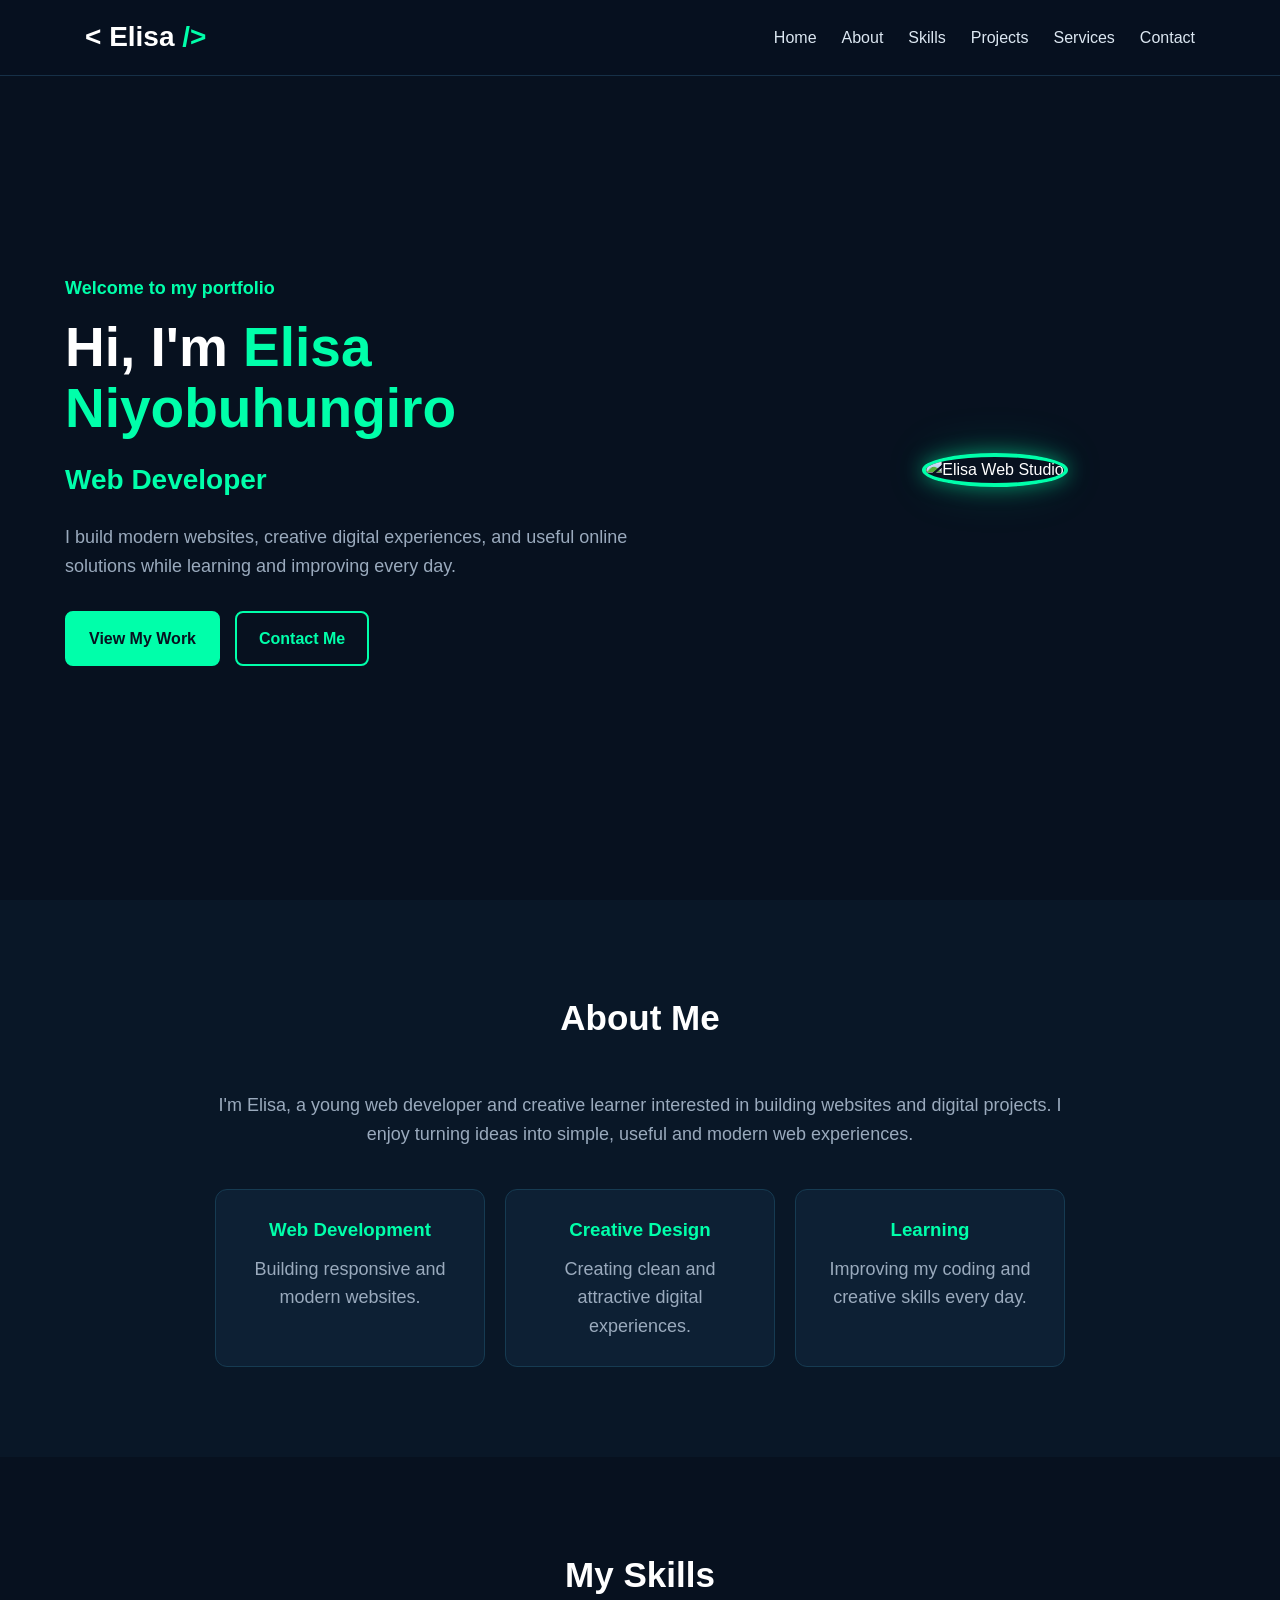
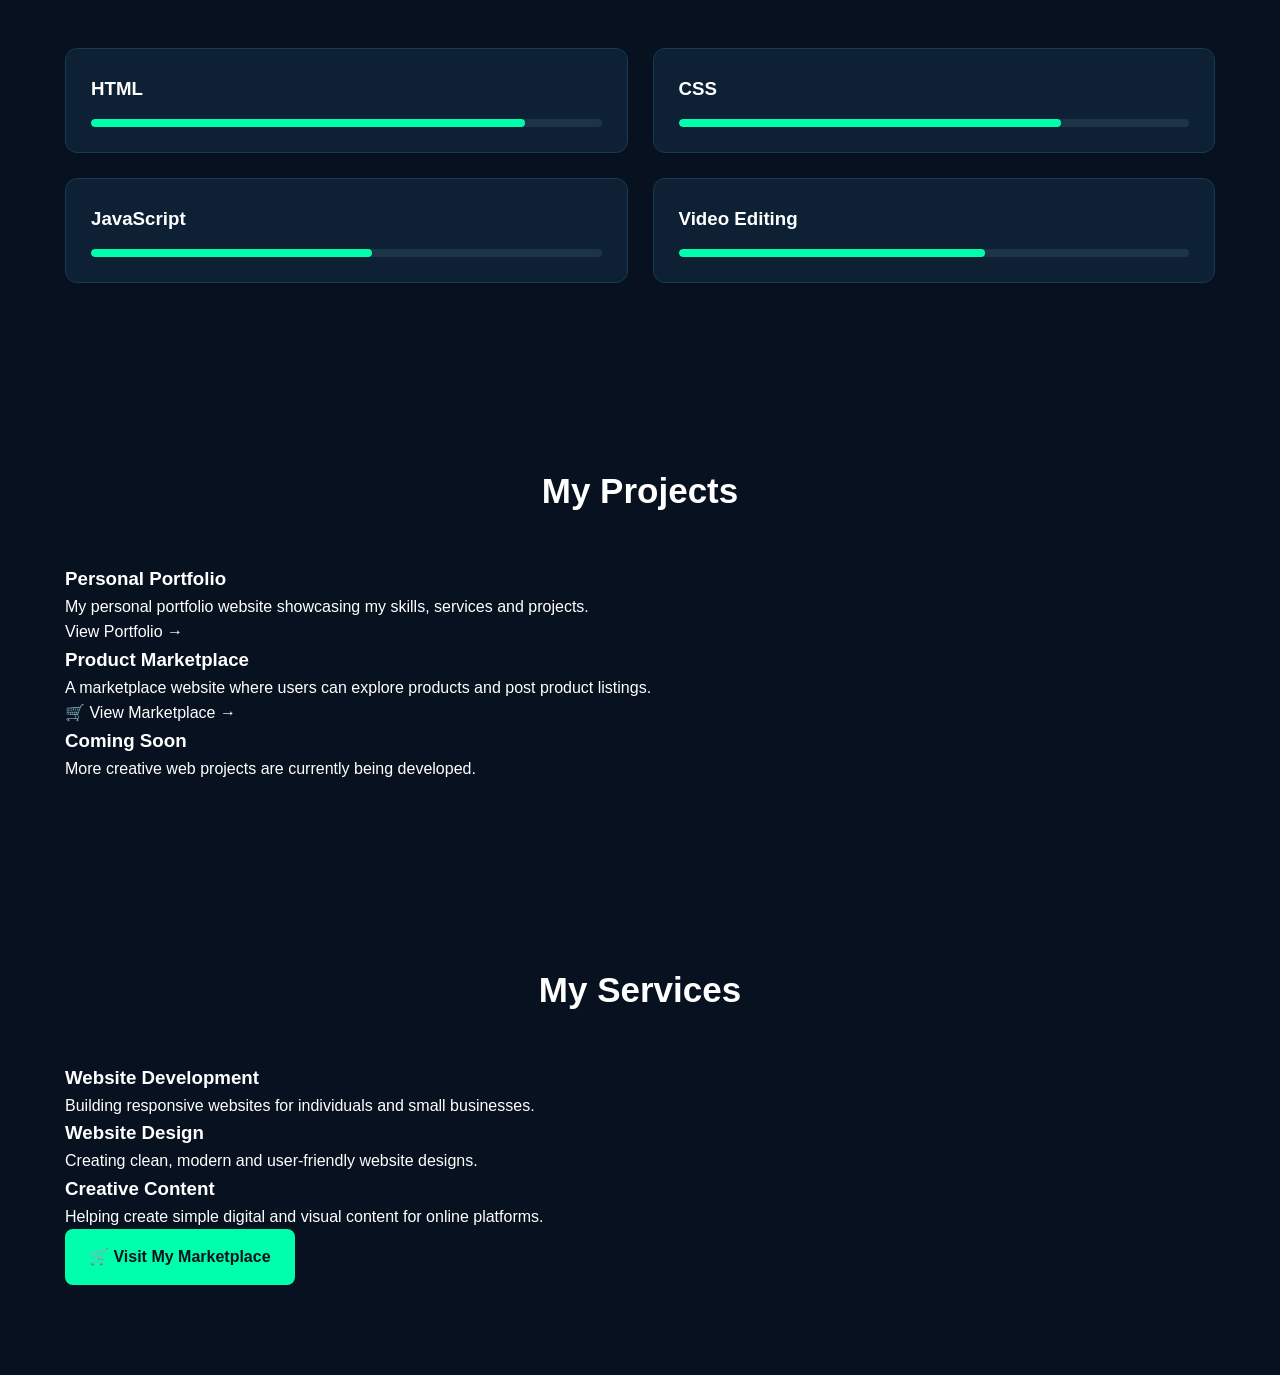
==== index.html @ 13edff24 "Refactor HTML structure and styles" ====
<!DOCTYPE html>
<html lang="en">

<head>

<meta charset="UTF-8">

<meta name="viewport" content="width=device-width, initial-scale=1.0">

<title>Elisa Web Studio | Web Developer & Creative Designer</title>

<meta
name="description"
content="Elisa Web Studio — modern websites, creative digital experiences, and web development."
>

<style>

/* ================================
   GENERAL
================================ */

* {
    box-sizing: border-box;
    margin: 0;
    padding: 0;
}

html {
    scroll-behavior: smooth;
}

body {
    font-family: Arial, sans-serif;
    background: #07111f;
    color: white;
    line-height: 1.6;
}

a {
    text-decoration: none;
    color: inherit;
}

section {
    padding: 90px 20px;
}

.container {
    max-width: 1150px;
    margin: auto;
}

h2 {
    text-align: center;
    font-size: 35px;
    margin-bottom: 45px;
}


/* ================================
   HEADER
================================ */

header {
    position: fixed;
    top: 0;
    left: 0;
    width: 100%;
    background: rgba(7, 17, 31, 0.97);
    z-index: 1000;
    border-bottom: 1px solid #163047;
}

.header-container {
    max-width: 1150px;
    margin: auto;
    height: 75px;
    padding: 0 20px;

    display: flex;
    align-items: center;
    justify-content: space-between;
}

.logo {
    font-size: 28px;
    font-weight: bold;
}

.logo span {
    color: #00ffaa;
}


/* ================================
   NAVIGATION
================================ */

nav {
    display: flex;
    align-items: center;
    gap: 25px;
}

nav a {
    color: #dce7f2;
    font-size: 16px;
}

nav a:hover {
    color: #00ffaa;
}


/* MENU BUTTON */

.menu-btn {
    display: none;
    background: #07111f;
    color: white;
    border: 2px solid #00ffaa;
    border-radius: 8px;
    font-size: 30px;
    width: 55px;
    height: 55px;
    cursor: pointer;
}


/* ================================
   HERO
================================ */

.hero {
    min-height: 100vh;
    padding-top: 130px;

    display: flex;
    align-items: center;
}

.hero-content {
    max-width: 1150px;
    width: 100%;
    margin: auto;

    display: grid;
    grid-template-columns: 1.2fr 0.8fr;
    gap: 50px;
    align-items: center;
}

.welcome {
    color: #00ffaa;
    font-size: 18px;
    font-weight: bold;
    margin-bottom: 15px;
}

.hero h1 {
    font-size: 55px;
    line-height: 1.1;
    margin-bottom: 20px;
}

.hero h1 span {
    color: #00ffaa;
}

.typing-text {
    color: #00ffaa;
    font-size: 28px;
    font-weight: bold;
    margin-bottom: 20px;
}

.hero-description {
    color: #9aaabd;
    font-size: 18px;
    max-width: 600px;
    margin-bottom: 30px;
}


/* BUTTONS */

.buttons {
    display: flex;
    gap: 15px;
    flex-wrap: wrap;
}

.btn {
    display: inline-block;
    padding: 13px 22px;
    border-radius: 8px;
    font-weight: bold;
    border: 2px solid #00ffaa;
}

.primary-btn {
    background: #00ffaa;
    color: #07111f;
}

.secondary-btn {
    color: #00ffaa;
    background: transparent;
}


/* PROFILE IMAGE */

.hero-image {
    text-align: center;
}

.image-circle {
    width: 230px;
    height: 230px;
    margin: auto;

    border-radius: 50%;
    object-fit: cover;

    border: 4px solid #00ffaa;

    box-shadow:
        0 0 20px rgba(0, 255, 170, 0.5),
        0 0 50px rgba(0, 255, 170, 0.15);
}


/* ================================
   ABOUT
================================ */

.about {
    background: #091727;
}

.about-content {
    max-width: 850px;
    margin: auto;
    text-align: center;
}

.about-content p {
    color: #9aaabd;
    font-size: 18px;
}

.info-boxes {
    display: grid;
    grid-template-columns: repeat(3, 1fr);
    gap: 20px;
    margin-top: 40px;
}

.info-box {
    background: #0d2034;
    padding: 25px;
    border-radius: 12px;
    border: 1px solid #163b52;
}

.info-box h3 {
    color: #00ffaa;
    margin-bottom: 10px;
}


/* ================================
   SKILLS
================================ */

.skills-grid {
    display: grid;
    grid-template-columns: repeat(2, 1fr);
    gap: 25px;
}

.skill-card {
    background: #0d2034;
    padding: 25px;
    border-radius: 12px;
    border: 1px solid #163b52;
}

.skill-title {
    margin-bottom: 15px;
}

.progress-bar {
    width: 100%;
    height: 8px;
    background: #1d3448;
    border-radius: 20px;
    overflow: hidden;
}

.progress {
    height: 100%;
    background: #00ffaa;
    border-radius: 20px;
}

.html-progress {
    width: 85%;
}

.css-progress {
    width: 75%;
}

.js-progress {
    width: 55%;
}

.video-progress {
    width: 60%;
}


/* ================================
   MOBILE
================================ */

@media (max-width: 700px) {

    .header-container {
        height: 70px;
    }

    .logo {
        font-size: 25px;
    }

    .menu-btn {
        display: block;
    }

    nav {
        display: none;

        position: absolute;
        top: 70px;
        left: 0;

        width: 100%;

        background: #07111f;

        padding: 20px;

        flex-direction: column;
        align-items: stretch;

        gap: 5px;

        border-top: 1px solid #163047;
    }

    nav.active {
        display: flex;
    }

    nav a {
        padding: 14px;
        text-align: center;
        border-bottom: 1px solid #163047;
    }

    .hero {
        padding-top: 120px;
    }

    .hero-content {
        grid-template-columns: 1fr;
        text-align: center;
    }

    .hero h1 {
        font-size: 40px;
    }

    .hero-description {
        margin-left: auto;
        margin-right: auto;
    }

    .buttons {
        justify-content: center;
    }

    .image-circle {
        width: 180px;
        height: 180px;
    }

    .info-boxes,
    .skills-grid {
        grid-template-columns: 1fr;
    }

    h2 {
        font-size: 30px;
    }

}

</style>

</head>


<body>


<!-- ================================
     HEADER
================================ -->

<header>

<div class="header-container">

<a href="#home" class="logo">
&lt; Elisa <span>/&gt;</span>
</a>


<button
id="menuBtn"
class="menu-btn"
type="button"
>
☰
</button>


<nav id="navLinks">

<a href="#home">Home</a>

<a href="#about">About</a>

<a href="#skills">Skills</a>

<a href="#projects">Projects</a>

<a href="#services">Services</a>

<a href="#contact">Contact</a>

</nav>

</div>

</header>


<!-- ================================
     HOME
================================ -->

<section id="home" class="hero">

<div class="hero-content">


<div>

<p class="welcome">
Welcome to my portfolio
</p>


<h1>
Hi, I'm
<span>Elisa Niyobuhungiro</span>
</h1>


<div class="typing-text">
Web Developer
</div>


<p class="hero-description">
I build modern websites, creative digital experiences,
and useful online solutions while learning and improving
every day.
</p>


<div class="buttons">

<a
href="#projects"
class="btn primary-btn"
>
View My Work
</a>


<a
href="#contact"
class="btn secondary-btn"
>
Contact Me
</a>

</div>

</div>


<div class="hero-image">

<img
src="https://i.ibb.co/tw7912Jg/elisa-profile-final-1.jpg"
alt="Elisa Web Studio"
class="image-circle"
>

</div>


</div>

</section>


<!-- ================================
     ABOUT
================================ -->

<section id="about" class="about">

<div class="container">

<h2>About Me</h2>


<div class="about-content">

<p>
I'm Elisa, a young web developer and creative learner
interested in building websites and digital projects.
I enjoy turning ideas into simple, useful and modern
web experiences.
</p>


<div class="info-boxes">


<div class="info-box">

<h3>Web Development</h3>

<p>
Building responsive and modern websites.
</p>

</div>


<div class="info-box">

<h3>Creative Design</h3>

<p>
Creating clean and attractive digital experiences.
</p>

</div>


<div class="info-box">

<h3>Learning</h3>

<p>
Improving my coding and creative skills every day.
</p>

</div>


</div>

</div>

</div>

</section>


<!-- ================================
     SKILLS
================================ -->

<section id="skills">

<div class="container">

<h2>My Skills</h2>


<div class="skills-grid">


<div class="skill-card">

<div class="skill-title">
<h3>HTML</h3>
</div>

<div class="progress-bar">
<div class="progress html-progress"></div>
</div>

</div>


<div class="skill-card">

<div class="skill-title">
<h3>CSS</h3>
</div>

<div class="progress-bar">
<div class="progress css-progress"></div>
</div>

</div>


<div class="skill-card">

<div class="skill-title">
<h3>JavaScript</h3>
</div>

<div class="progress-bar">
<div class="progress js-progress"></div>
</div>

</div>


<div class="skill-card">

<div class="skill-title">
<h3>Video Editing</h3>
</div>

<div class="progress-bar">
<div class="progress video-progress"></div>
</div>

</div>


</div>

</div>

    </section>
    <!-- ================================
     PROJECTS
================================ -->

<section id="projects" class="projects">

<div class="container">

<h2>My Projects</h2>

<div class="projects-grid">


<div class="project-card">

<h3>Personal Portfolio</h3>

<p>
My personal portfolio website showcasing my skills,
services and projects.
</p>

<a
href="https://elisawebsdudio.github.io/elisa-portfolio/"
target="_blank"
rel="noopener noreferrer"
class="project-link"
>
View Portfolio →
</a>

</div>


<div class="project-card">

<h3>Product Marketplace</h3>

<p>
A marketplace website where users can explore
products and post product listings.
</p>

<a
href="https://elisawebsdudio.github.io/marketplace-/"
target="_blank"
rel="noopener noreferrer"
class="project-link"
>
🛒 View Marketplace →
</a>

</div>


<div class="project-card">

<h3>Coming Soon</h3>

<p>
More creative web projects are currently being
developed.
</p>

</div>


</div>

</div>

</section>


<!-- ================================
     SERVICES
================================ -->

<section id="services">

<div class="container">

<h2>My Services</h2>

<div class="services-grid">


<div class="service-card">

<h3>Website Development</h3>

<p>
Building responsive websites for individuals
and small businesses.
</p>

</div>


<div class="service-card">

<h3>Website Design</h3>

<p>
Creating clean, modern and user-friendly
website designs.
</p>

</div>


<div class="service-card">

<h3>Creative Content</h3>

<p>
Helping create simple digital and visual content
for online platforms.
</p>

</div>


</div>


<div class="marketplace-button">

<a
href="https://elisawebsdudio.github.io/marketplace-/"
target="_blank"
rel="noopener noreferrer"
class="btn primary-btn"
>
🛒 Visit My Marketplace
</a>

</div>

</div>

</section>
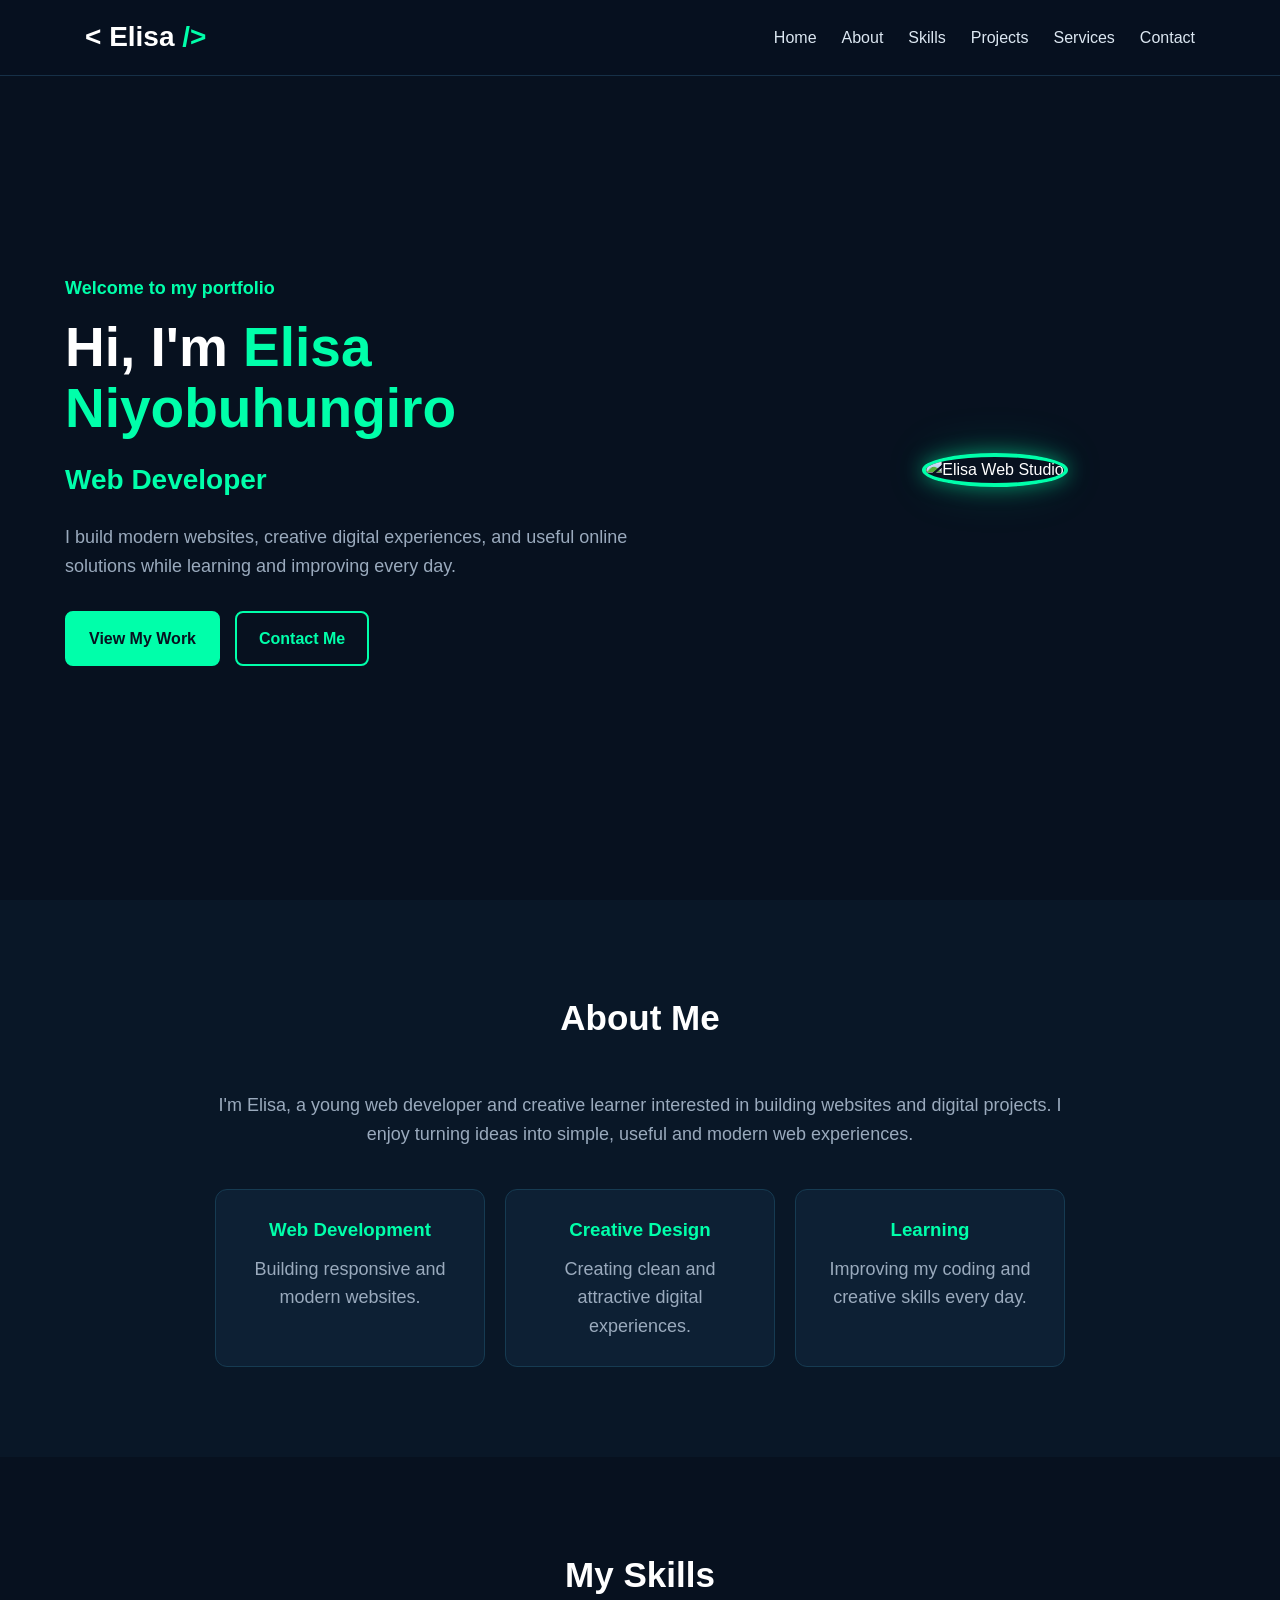
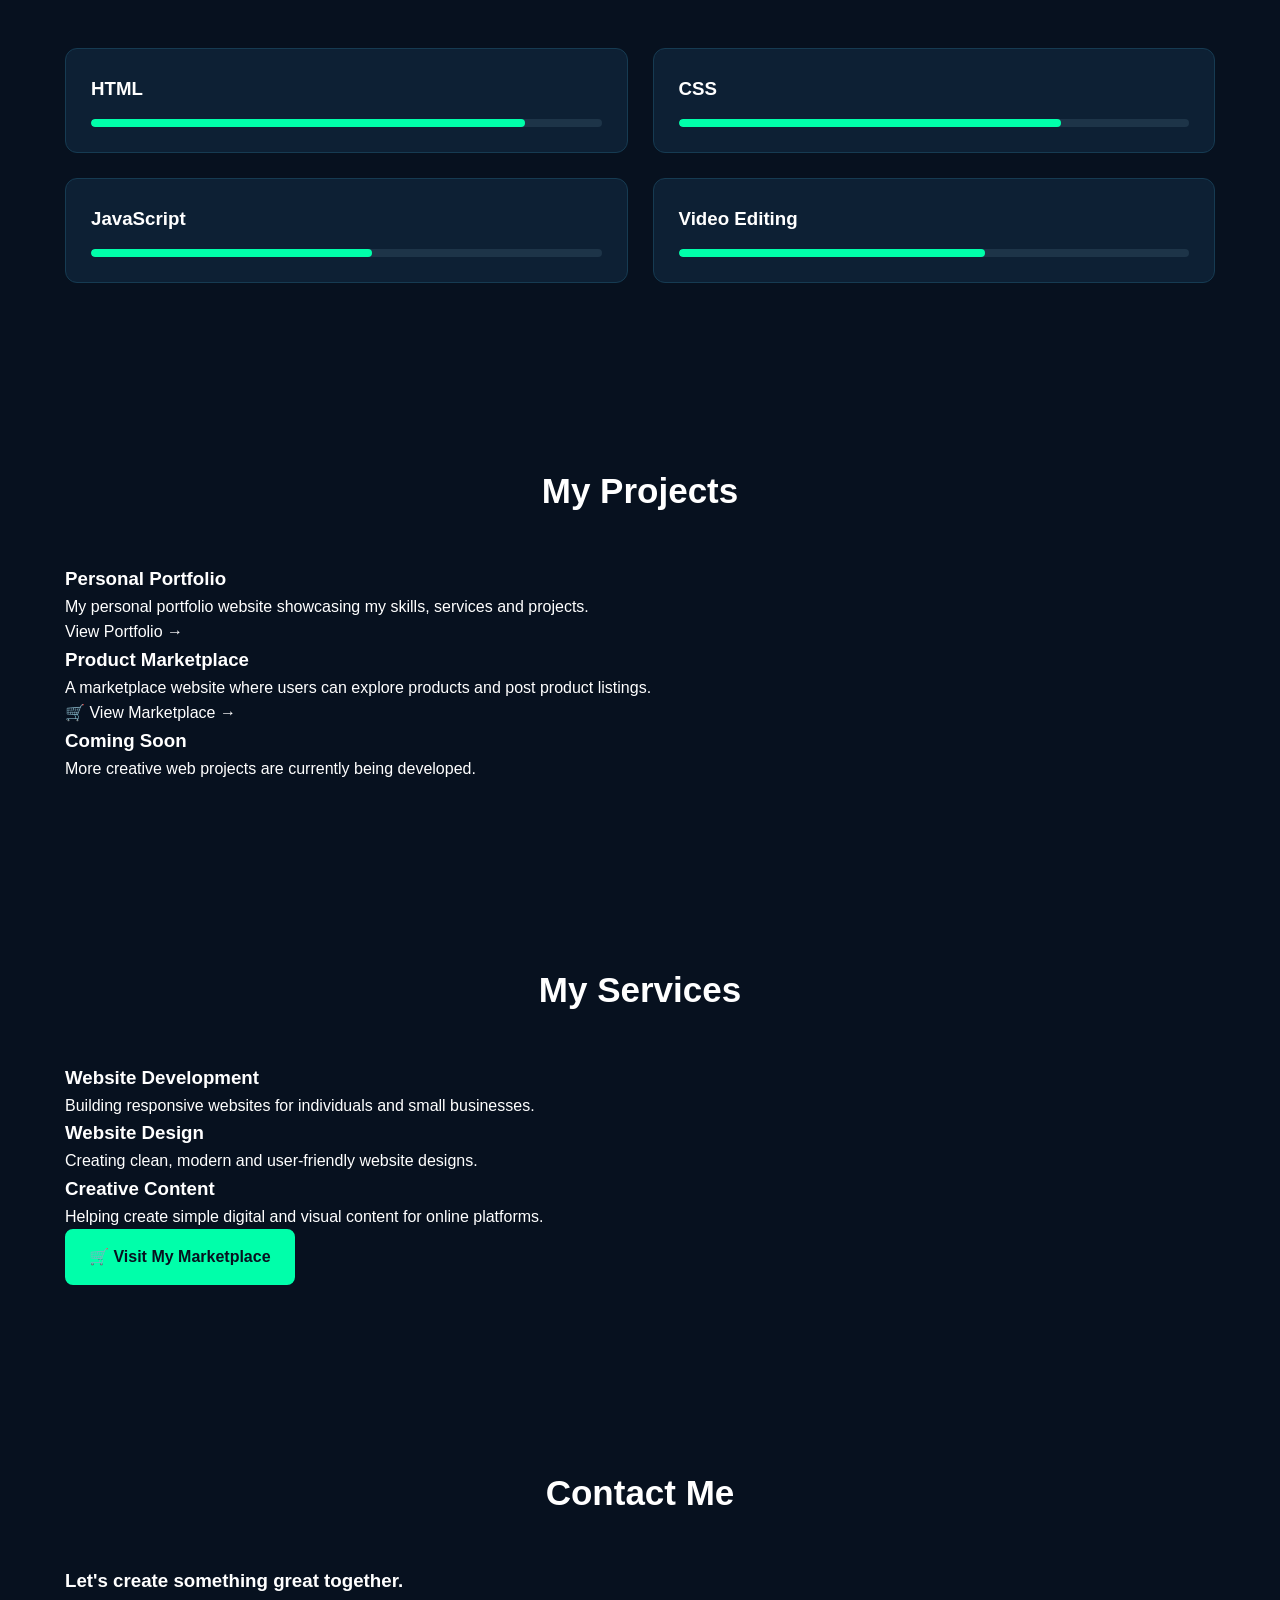
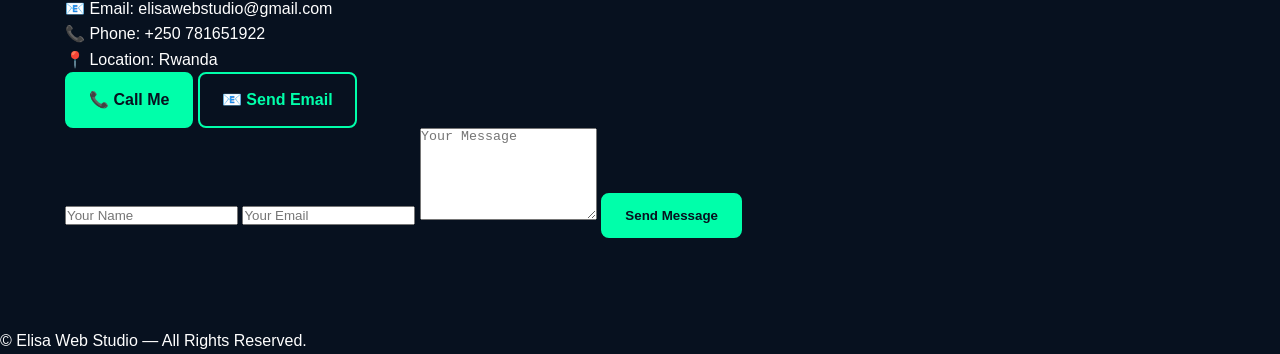
==== commit 5bc7ca66: "Refactor HTML structure and add contact form Updated HTML comments for clarity and added a contact s" ====
--- a/index.html
+++ b/index.html
@@ -418,9 +418,7 @@
 <body>
 
 
-<!-- ================================
-     HEADER
-================================ -->
+<!-- HEADER -->
 
 <header>
 
@@ -429,7 +427,6 @@
 <a href="#home" class="logo">
 &lt; Elisa <span>/&gt;</span>
 </a>
-
 
 <button
 id="menuBtn"
@@ -439,7 +436,6 @@
 ☰
 </button>
 
-
 <nav id="navLinks">
 
 <a href="#home">Home</a>
@@ -461,32 +457,26 @@
 </header>
 
 
-<!-- ================================
-     HOME
-================================ -->
+<!-- HOME -->
 
 <section id="home" class="hero">
 
 <div class="hero-content">
-
 
 <div>
 
 <p class="welcome">
 Welcome to my portfolio
 </p>
-
 
 <h1>
 Hi, I'm
 <span>Elisa Niyobuhungiro</span>
 </h1>
 
-
 <div class="typing-text">
 Web Developer
 </div>
-
 
 <p class="hero-description">
 I build modern websites, creative digital experiences,
@@ -494,7 +484,6 @@
 every day.
 </p>
 
-
 <div class="buttons">
 
 <a
@@ -503,7 +492,6 @@
 >
 View My Work
 </a>
-
 
 <a
 href="#contact"
@@ -527,22 +515,18 @@
 
 </div>
 
-
 </div>
 
 </section>
 
 
-<!-- ================================
-     ABOUT
-================================ -->
+<!-- ABOUT -->
 
 <section id="about" class="about">
 
 <div class="container">
 
 <h2>About Me</h2>
-
 
 <div class="about-content">
 
@@ -553,10 +537,8 @@
 web experiences.
 </p>
 
-
 <div class="info-boxes">
 
-
 <div class="info-box">
 
 <h3>Web Development</h3>
@@ -567,7 +549,6 @@
 
 </div>
 
-
 <div class="info-box">
 
 <h3>Creative Design</h3>
@@ -578,7 +559,6 @@
 
 </div>
 
-
 <div class="info-box">
 
 <h3>Learning</h3>
@@ -589,7 +569,6 @@
 
 </div>
 
-
 </div>
 
 </div>
@@ -599,9 +578,7 @@
 </section>
 
 
-<!-- ================================
-     SKILLS
-================================ -->
+<!-- SKILLS -->
 
 <section id="skills">
 
@@ -609,9 +586,7 @@
 
 <h2>My Skills</h2>
 
-
 <div class="skills-grid">
-
 
 <div class="skill-card">
 
@@ -664,13 +639,13 @@
 
 </div>
 
-
-</div>
-
-</div>
-
-    </section>
-    <!-- ================================
+</div>
+
+</div>
+
+</section>
+
+   <!-- ================================
      PROJECTS
 ================================ -->
 
@@ -812,3 +787,188 @@
 </div>
 
 </section>
+
+   <!-- ================================
+     CONTACT
+================================ -->
+
+<section id="contact" class="contact">
+
+<div class="container">
+
+<h2>Contact Me</h2>
+
+<div class="contact-content">
+
+
+<div class="contact-info">
+
+<h3>Let's create something great together.</h3>
+
+<p>
+📧 Email: elisawebstudio@gmail.com
+</p>
+
+<p>
+📞 Phone: +250 781651922
+</p>
+
+<p>
+📍 Location: Rwanda
+</p>
+
+
+<div class="contact-buttons">
+
+<a
+href="tel:+250781651922"
+class="btn primary-btn"
+>
+📞 Call Me
+</a>
+
+<a
+href="mailto:elisawebstudio@gmail.com"
+class="btn secondary-btn"
+>
+📧 Send Email
+</a>
+
+</div>
+
+</div>
+
+
+<form
+class="contact-form"
+id="contactForm"
+>
+
+<input
+type="text"
+id="name"
+placeholder="Your Name"
+required
+>
+
+<input
+type="email"
+id="email"
+placeholder="Your Email"
+required
+>
+
+<textarea
+id="message"
+rows="6"
+placeholder="Your Message"
+required
+></textarea>
+
+<button
+type="submit"
+class="btn primary-btn"
+>
+Send Message
+</button>
+
+<p
+id="formMessage"
+class="form-message"
+></p>
+
+</form>
+
+</div>
+
+</div>
+
+</section>
+
+
+<!-- ================================
+     FOOTER
+================================ -->
+
+<footer class="footer">
+
+<p>
+© Elisa Web Studio — All Rights Reserved.
+</p>
+
+</footer>
+
+
+<!-- ================================
+     MENU JAVASCRIPT
+================================ -->
+
+<script>
+
+/* MOBILE MENU */
+
+const menuBtn = document.getElementById("menuBtn");
+
+const navLinks = document.getElementById("navLinks");
+
+
+menuBtn.addEventListener("click", function() {
+
+    navLinks.classList.toggle("active");
+
+    if (navLinks.classList.contains("active")) {
+
+        menuBtn.textContent = "✕";
+
+    } else {
+
+        menuBtn.textContent = "☰";
+
+    }
+
+});
+
+
+/* CLOSE MENU WHEN LINK IS CLICKED */
+
+const links = navLinks.querySelectorAll("a");
+
+links.forEach(function(link) {
+
+    link.addEventListener("click", function() {
+
+        navLinks.classList.remove("active");
+
+        menuBtn.textContent = "☰";
+
+    });
+
+});
+
+
+/* CONTACT FORM */
+
+const contactForm =
+document.getElementById("contactForm");
+
+const formMessage =
+document.getElementById("formMessage");
+
+
+contactForm.addEventListener("submit", function(event) {
+
+    event.preventDefault();
+
+    formMessage.textContent =
+    "Thank you! Your message has been received.";
+
+    contactForm.reset();
+
+});
+
+</script>
+
+
+</body>
+
+</html>
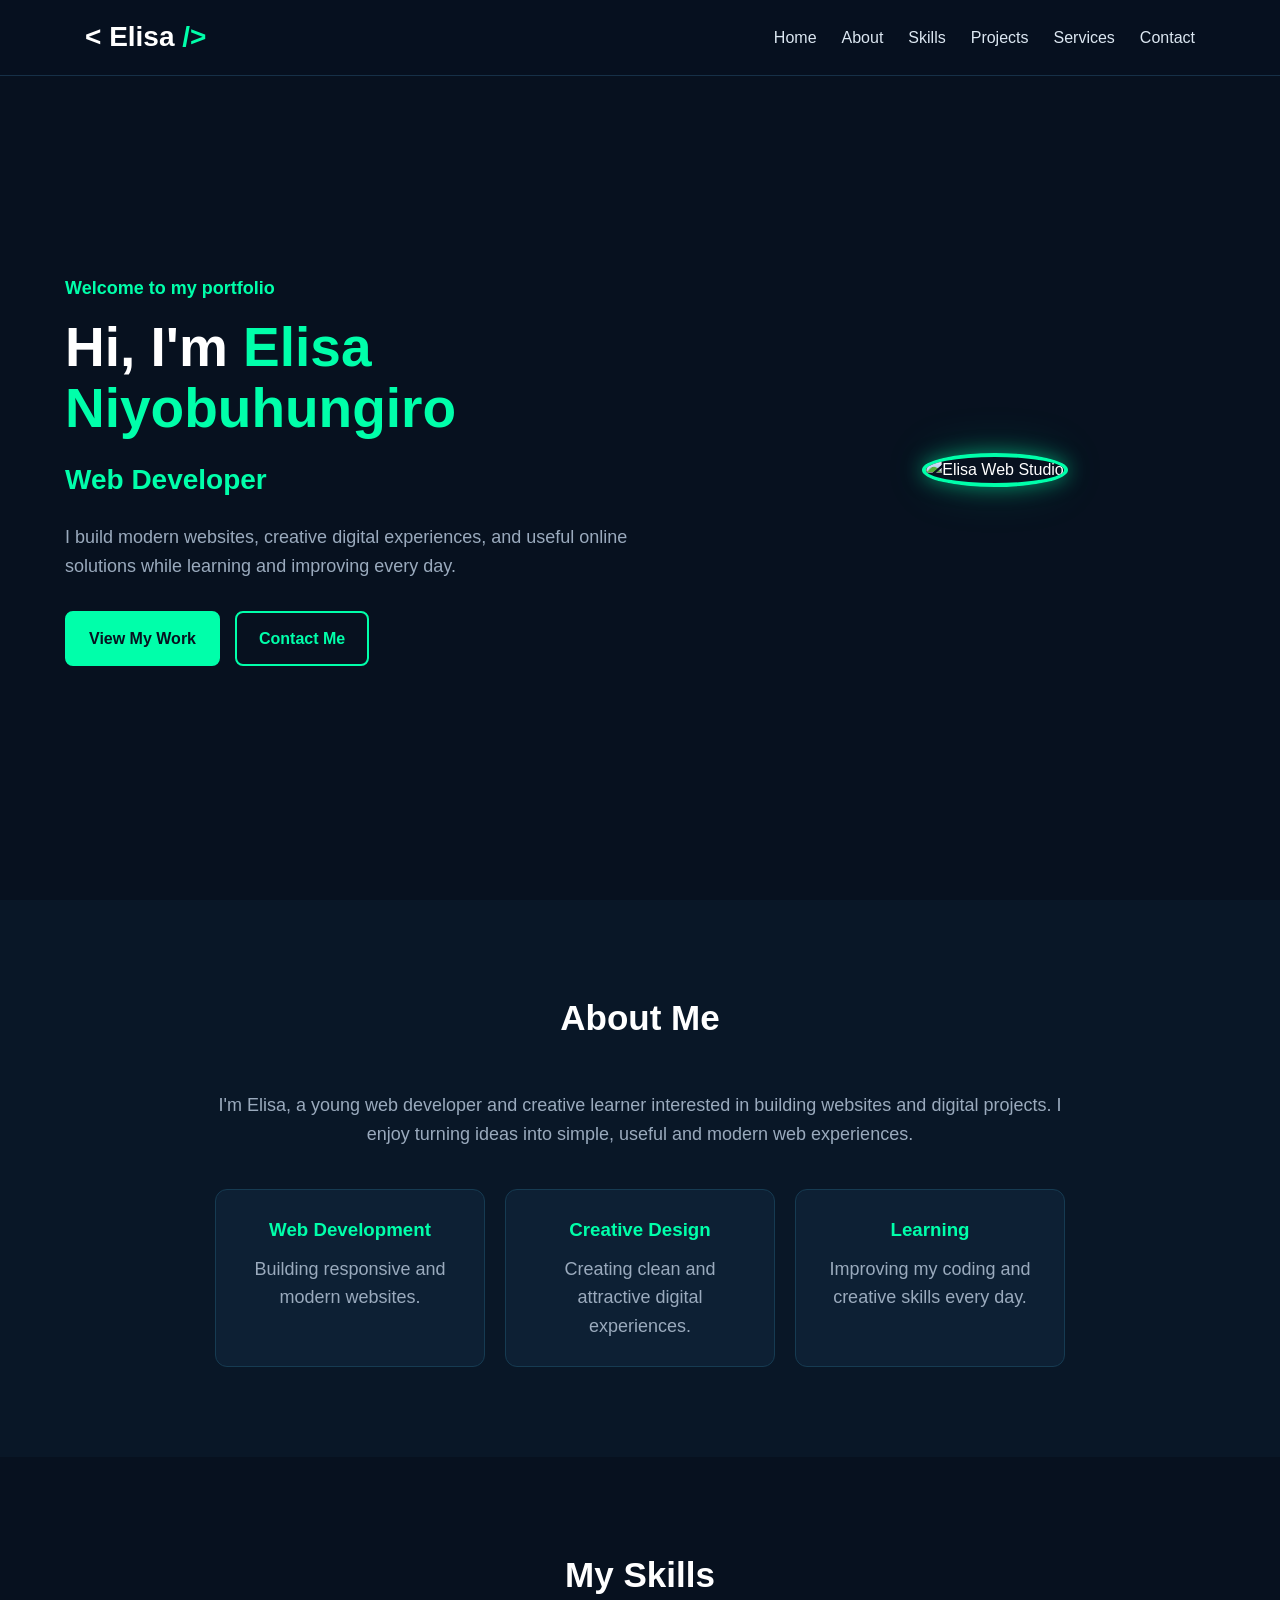
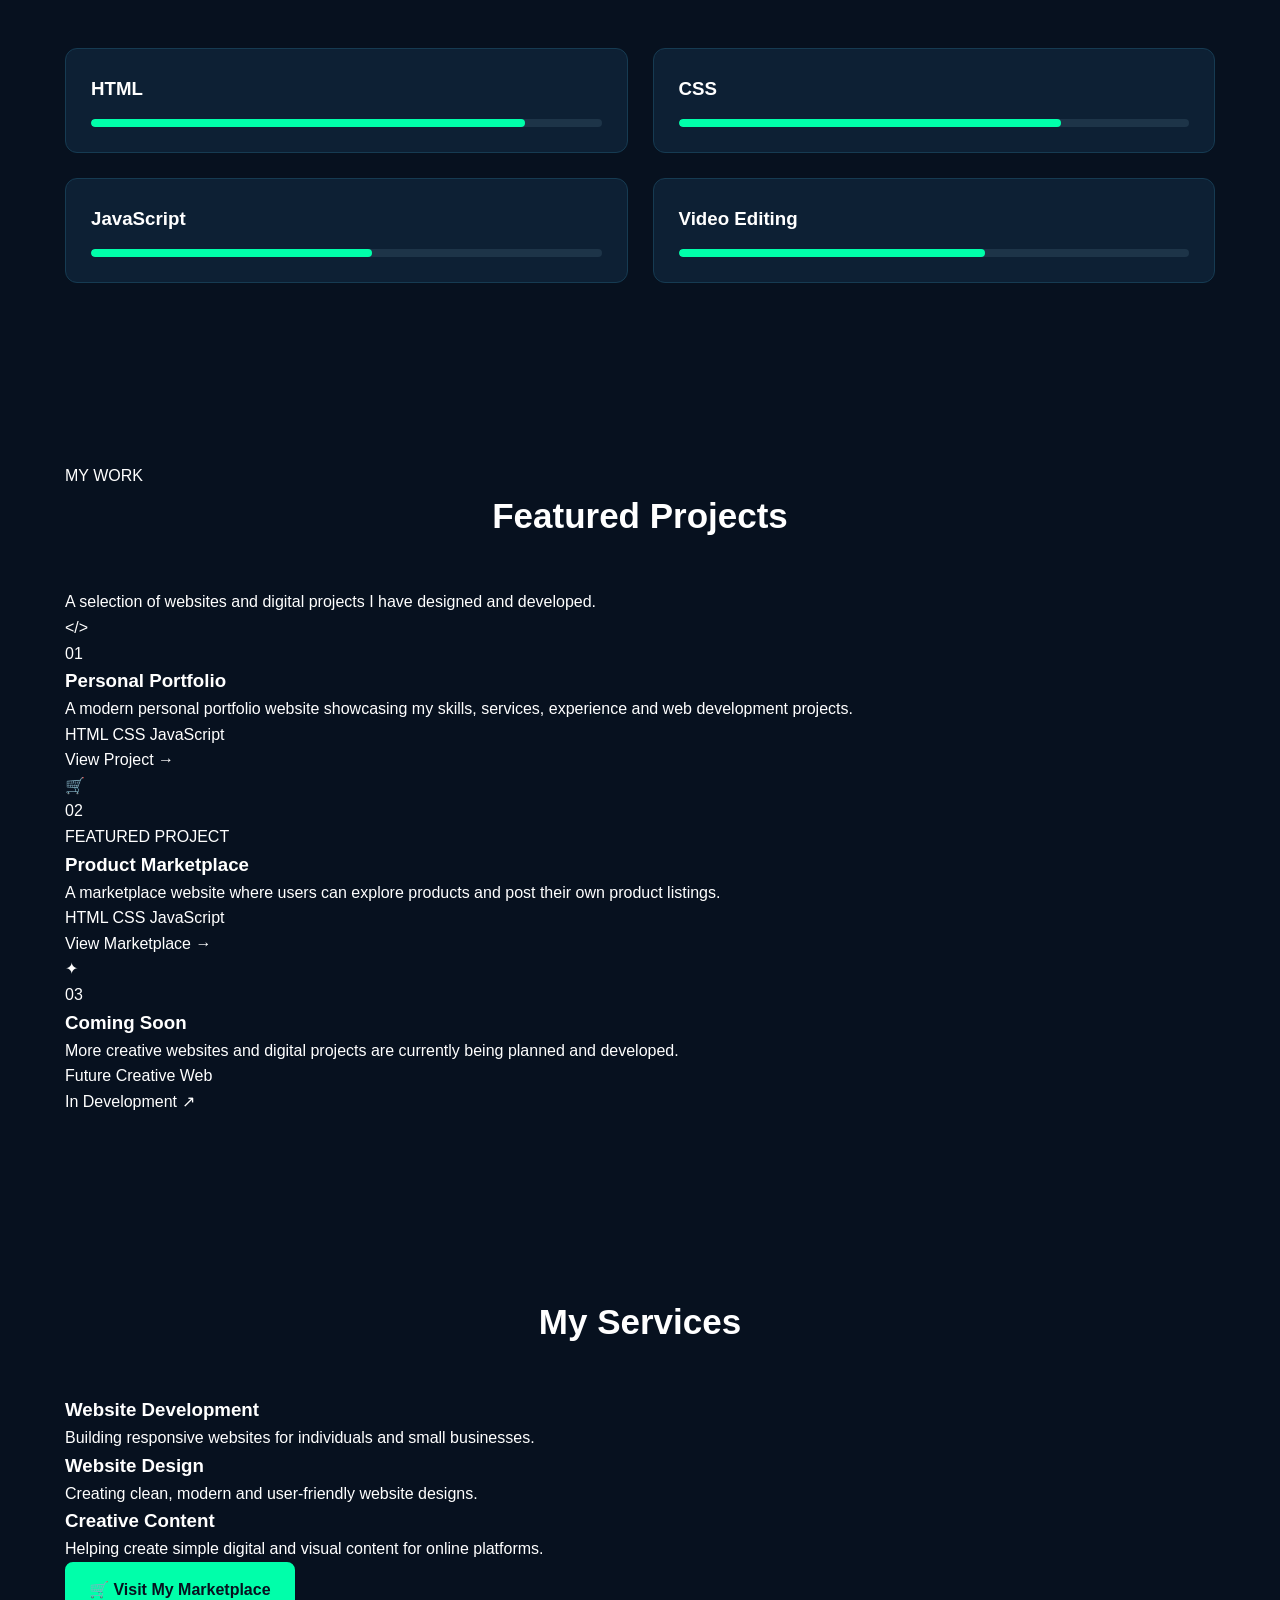
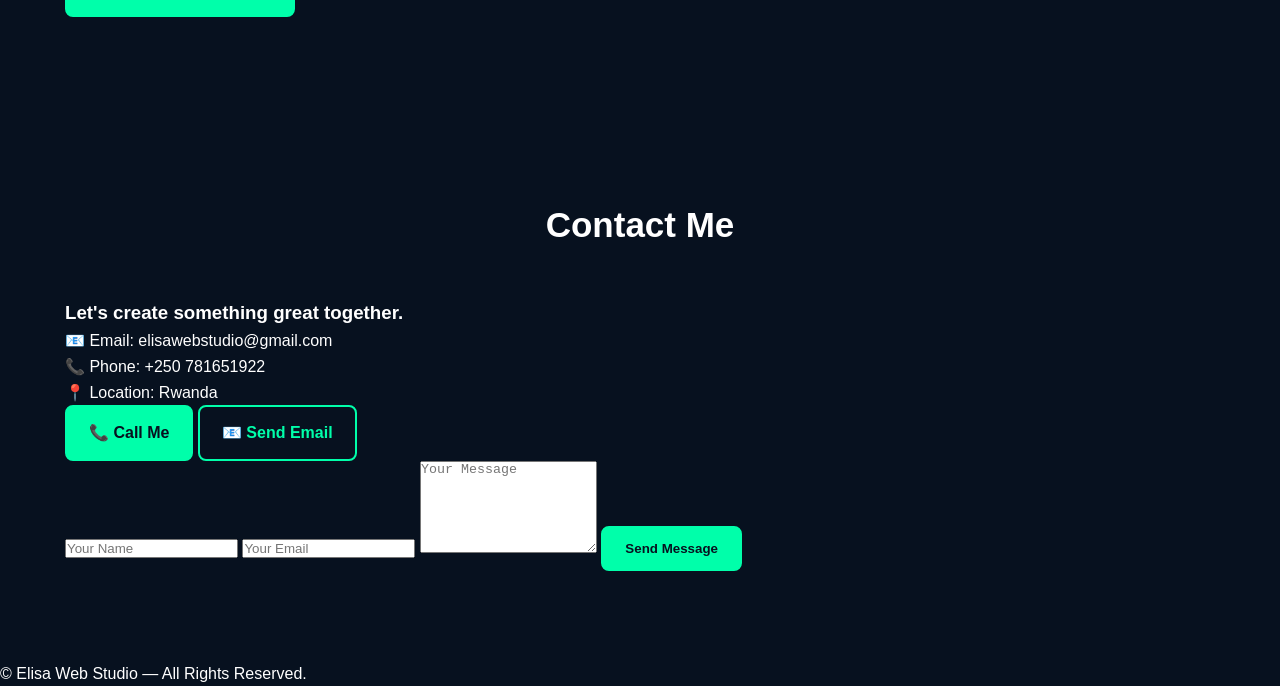
==== commit d0e3708c: "Update project section with new content and structure" ====
--- a/index.html
+++ b/index.html
@@ -651,70 +651,170 @@
 
 <section id="projects" class="projects">
 
-<div class="container">
-
-<h2>My Projects</h2>
-
-<div class="projects-grid">
-
-
-<div class="project-card">
-
-<h3>Personal Portfolio</h3>
-
-<p>
-My personal portfolio website showcasing my skills,
-services and projects.
-</p>
-
-<a
-href="https://elisawebsdudio.github.io/elisa-portfolio/"
-target="_blank"
-rel="noopener noreferrer"
-class="project-link"
->
-View Portfolio →
-</a>
-
-</div>
-
-
-<div class="project-card">
-
-<h3>Product Marketplace</h3>
-
-<p>
-A marketplace website where users can explore
-products and post product listings.
-</p>
-
-<a
-href="https://elisawebsdudio.github.io/marketplace-/"
-target="_blank"
-rel="noopener noreferrer"
-class="project-link"
->
-🛒 View Marketplace →
-</a>
-
-</div>
-
-
-<div class="project-card">
-
-<h3>Coming Soon</h3>
-
-<p>
-More creative web projects are currently being
-developed.
-</p>
-
-</div>
-
-
-</div>
-
-</div>
+    <div class="container">
+
+        <div class="section-heading">
+            <span>MY WORK</span>
+            <h2>Featured Projects</h2>
+            <p>
+                A selection of websites and digital projects
+                I have designed and developed.
+            </p>
+        </div>
+
+
+        <div class="projects-grid">
+
+
+            <!-- PERSONAL PORTFOLIO -->
+
+            <article class="project-card">
+
+                <div class="project-top">
+                    <div class="project-icon">
+                        &lt;/&gt;
+                    </div>
+
+                    <span class="project-number">
+                        01
+                    </span>
+                </div>
+
+                <div class="project-content">
+
+                    <h3>Personal Portfolio</h3>
+
+                    <p>
+                        A modern personal portfolio website
+                        showcasing my skills, services,
+                        experience and web development projects.
+                    </p>
+
+                    <div class="project-tags">
+
+                        <span>HTML</span>
+                        <span>CSS</span>
+                        <span>JavaScript</span>
+
+                    </div>
+
+                </div>
+
+                <a
+                    href="https://elisawebsdudio.github.io/elisa-portfolio/"
+                    class="project-link"
+                    target="_blank"
+                    rel="noopener noreferrer"
+                >
+                    View Project
+                    <span>→</span>
+                </a>
+
+            </article>
+
+
+
+            <!-- PRODUCT MARKETPLACE -->
+
+            <article class="project-card featured-project">
+
+                <div class="project-top">
+
+                    <div class="project-icon">
+                        🛒
+                    </div>
+
+                    <span class="project-number">
+                        02
+                    </span>
+
+                </div>
+
+                <div class="project-content">
+
+                    <div class="featured-label">
+                        FEATURED PROJECT
+                    </div>
+
+                    <h3>Product Marketplace</h3>
+
+                    <p>
+                        A marketplace website where users can
+                        explore products and post their own
+                        product listings.
+                    </p>
+
+                    <div class="project-tags">
+
+                        <span>HTML</span>
+                        <span>CSS</span>
+                        <span>JavaScript</span>
+
+                    </div>
+
+                </div>
+
+                <a
+                    href="https://elisawebsdudio.github.io/marketplace-/"
+                    class="project-link"
+                    target="_blank"
+                    rel="noopener noreferrer"
+                >
+                    View Marketplace
+                    <span>→</span>
+                </a>
+
+            </article>
+
+
+
+            <!-- COMING SOON -->
+
+            <article class="project-card coming-project">
+
+                <div class="project-top">
+
+                    <div class="project-icon">
+                        ✦
+                    </div>
+
+                    <span class="project-number">
+                        03
+                    </span>
+
+                </div>
+
+                <div class="project-content">
+
+                    <h3>Coming Soon</h3>
+
+                    <p>
+                        More creative websites and digital
+                        projects are currently being planned
+                        and developed.
+                    </p>
+
+                    <div class="project-tags">
+
+                        <span>Future</span>
+                        <span>Creative</span>
+                        <span>Web</span>
+
+                    </div>
+
+                </div>
+
+                <span class="project-link disabled-link">
+                    In Development
+                    <span>↗</span>
+                </span>
+
+            </article>
+
+
+        </div>
+
+    </div>
 
 </section>
 
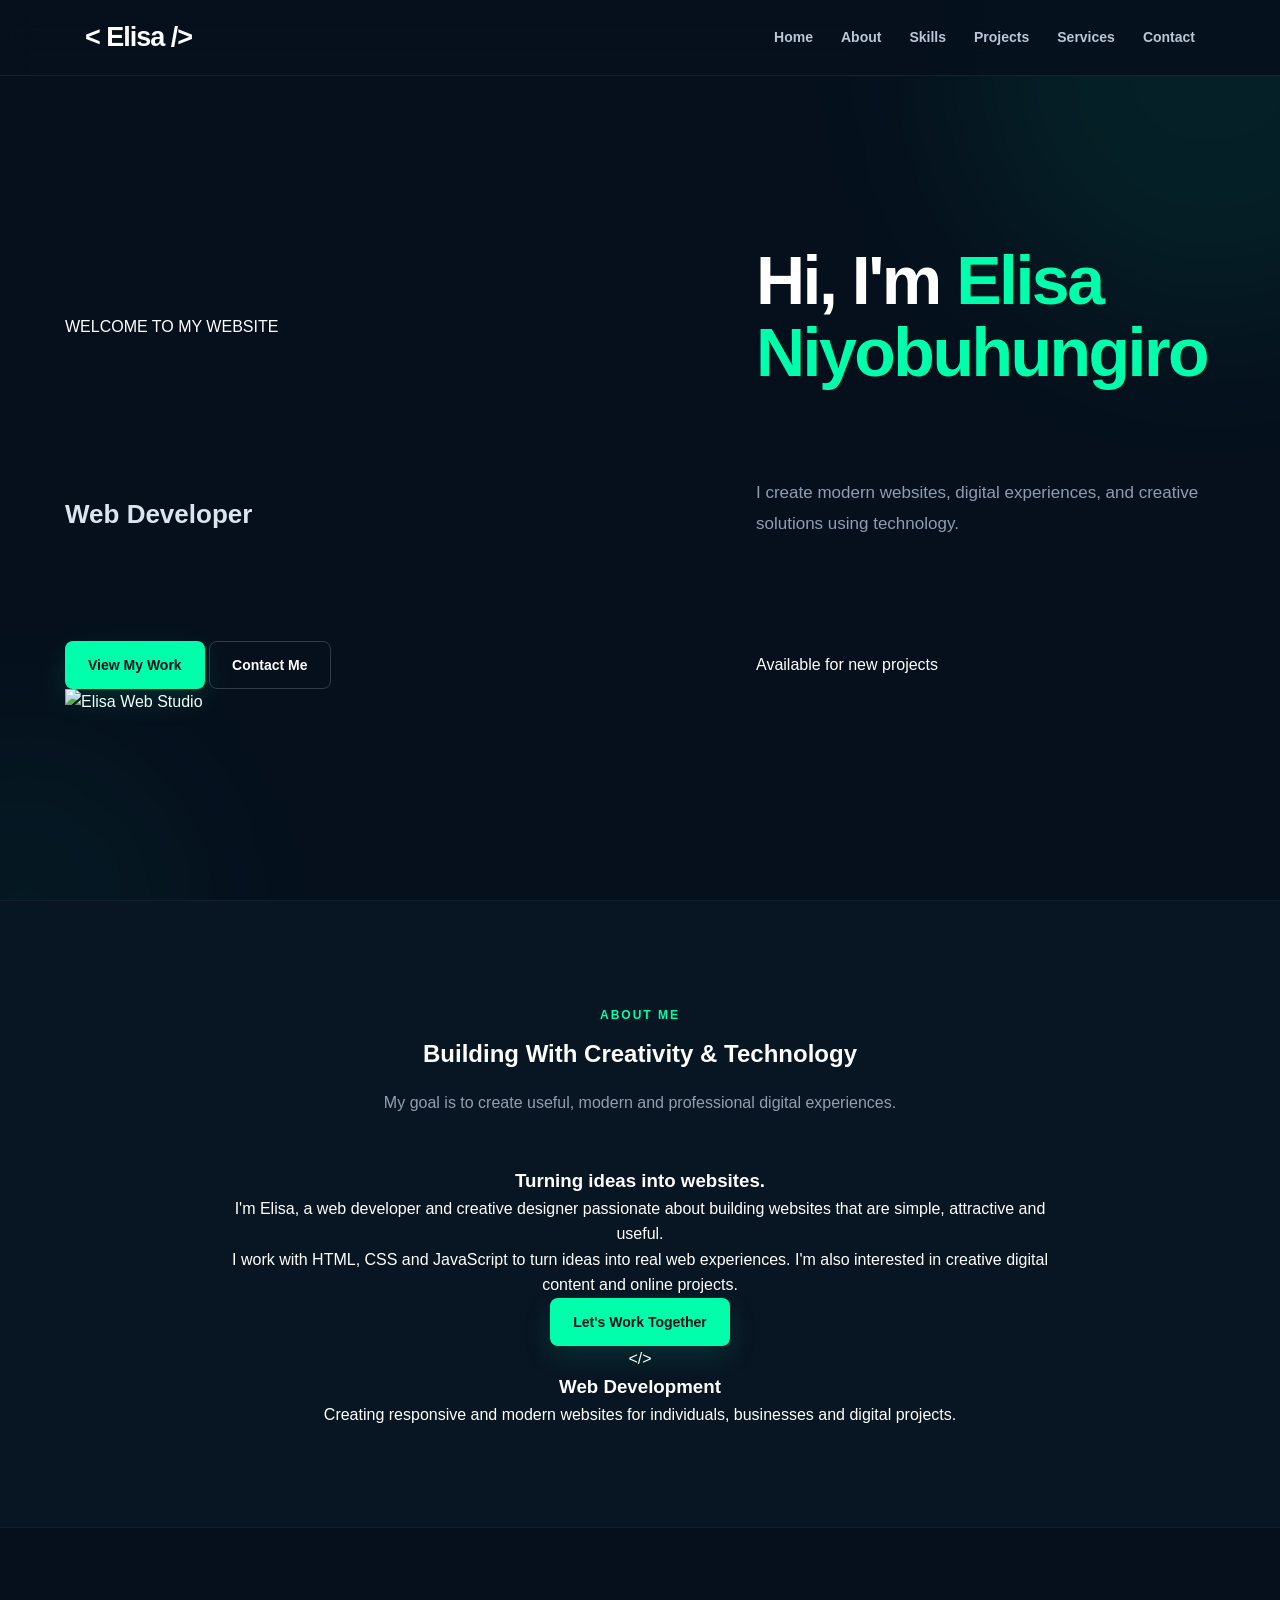
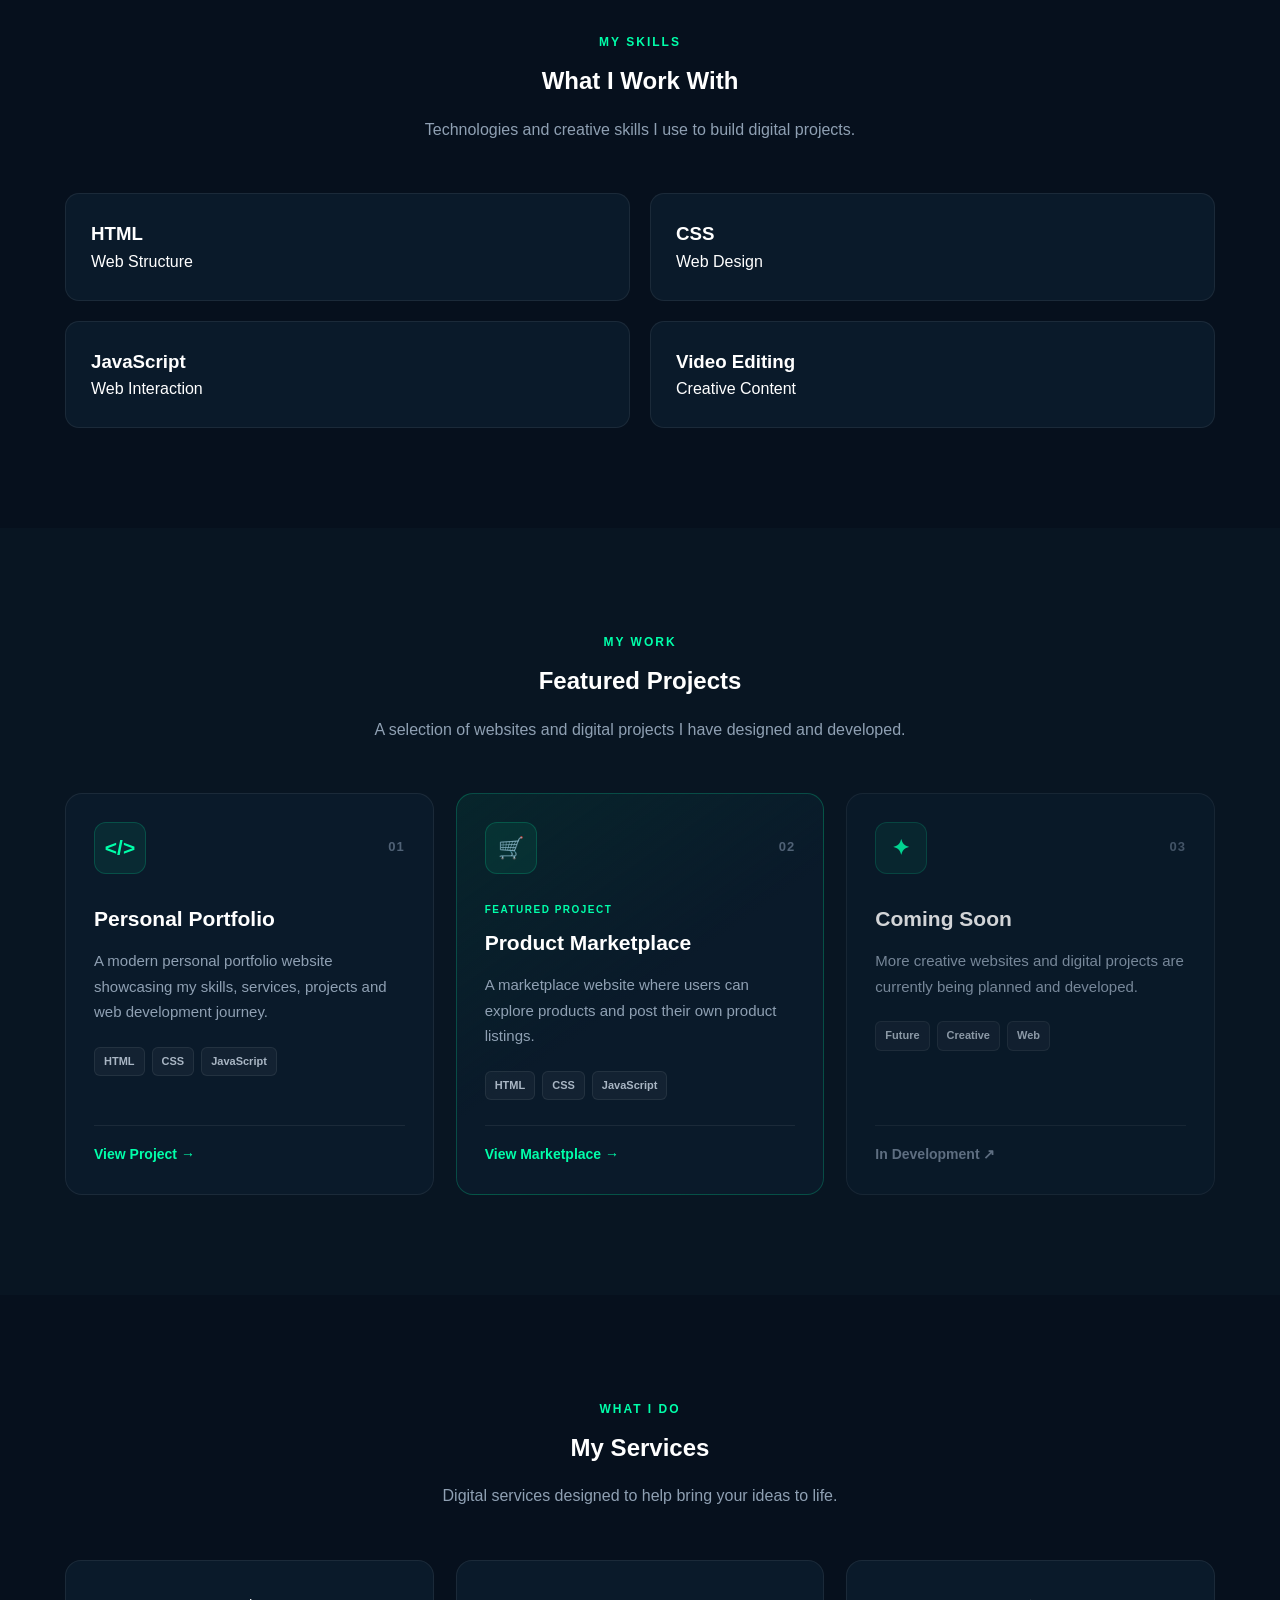
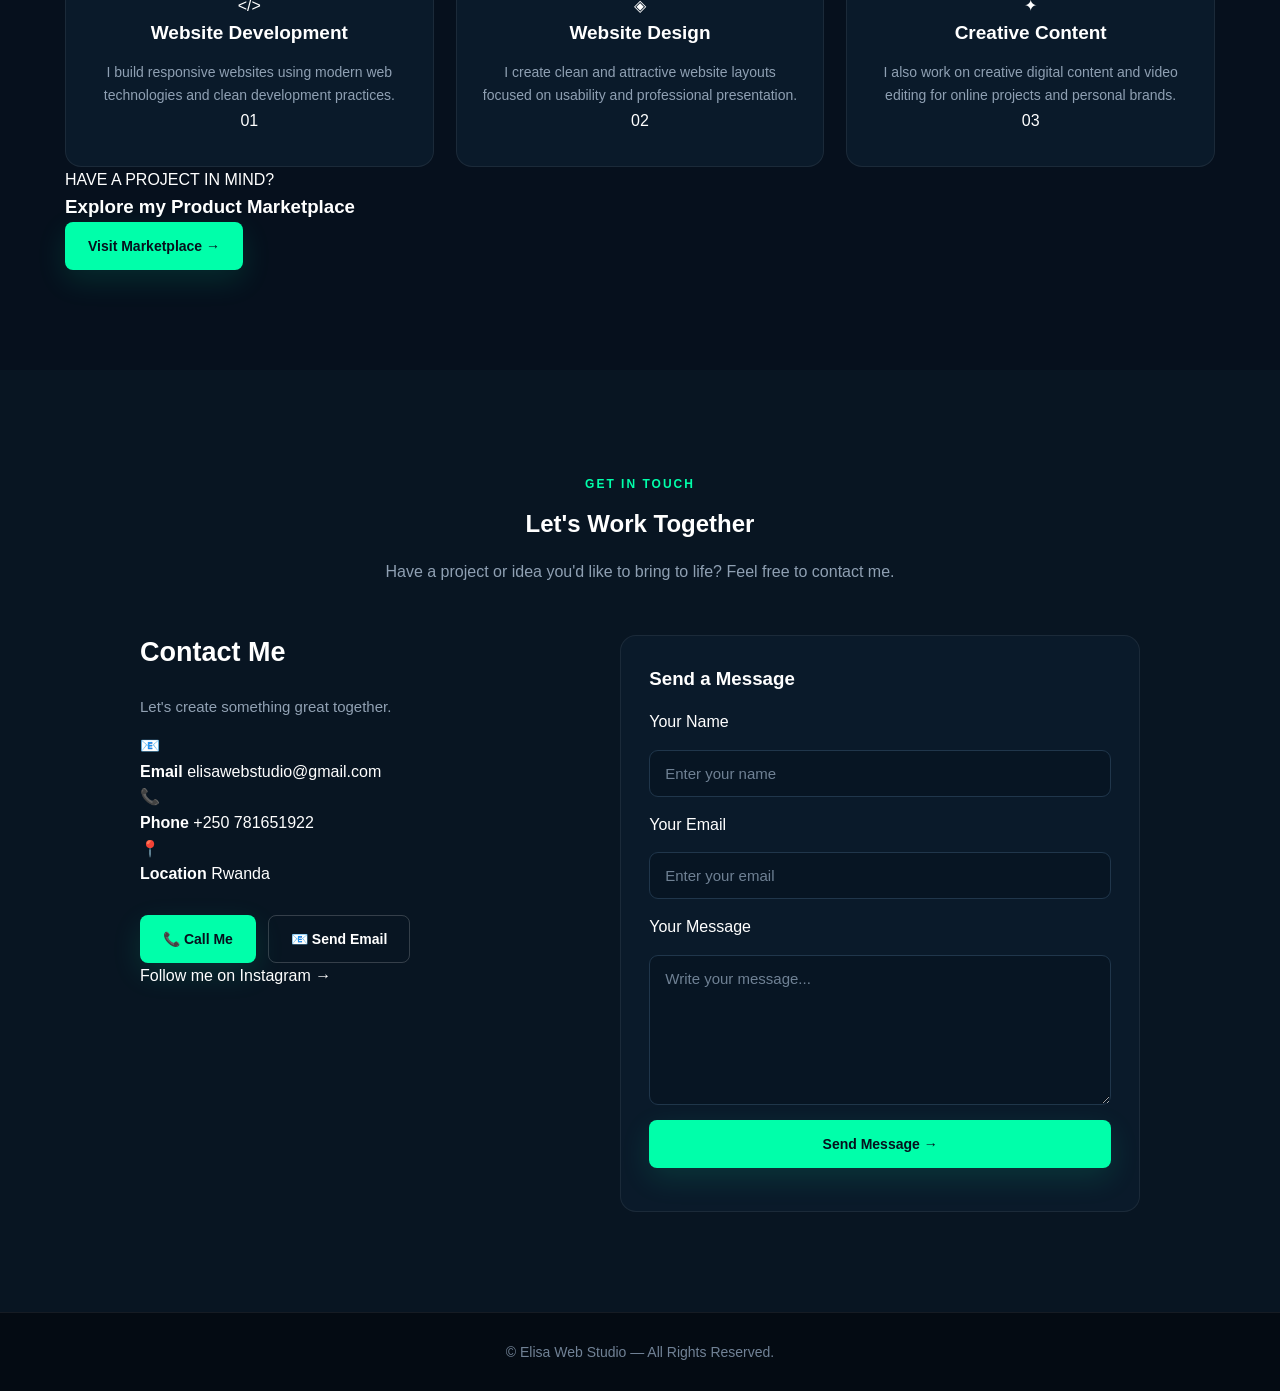
==== commit 9fc67054: "Refactor index.html for better structure and metadata Updated the structure of the index.html file b" ====
--- a/index.html
+++ b/index.html
@@ -3,414 +3,42 @@
 
 <head>
 
-<meta charset="UTF-8">
-
-<meta name="viewport" content="width=device-width, initial-scale=1.0">
-
-<title>Elisa Web Studio | Web Developer & Creative Designer</title>
-
-<meta
-name="description"
-content="Elisa Web Studio — modern websites, creative digital experiences, and web development."
->
-
-<style>
-
-/* ================================
-   GENERAL
-================================ */
-
-* {
-    box-sizing: border-box;
-    margin: 0;
-    padding: 0;
-}
-
-html {
-    scroll-behavior: smooth;
-}
-
-body {
-    font-family: Arial, sans-serif;
-    background: #07111f;
-    color: white;
-    line-height: 1.6;
-}
-
-a {
-    text-decoration: none;
-    color: inherit;
-}
-
-section {
-    padding: 90px 20px;
-}
-
-.container {
-    max-width: 1150px;
-    margin: auto;
-}
-
-h2 {
-    text-align: center;
-    font-size: 35px;
-    margin-bottom: 45px;
-}
-
-
-/* ================================
-   HEADER
-================================ */
-
-header {
-    position: fixed;
-    top: 0;
-    left: 0;
-    width: 100%;
-    background: rgba(7, 17, 31, 0.97);
-    z-index: 1000;
-    border-bottom: 1px solid #163047;
-}
-
-.header-container {
-    max-width: 1150px;
-    margin: auto;
-    height: 75px;
-    padding: 0 20px;
-
-    display: flex;
-    align-items: center;
-    justify-content: space-between;
-}
-
-.logo {
-    font-size: 28px;
-    font-weight: bold;
-}
-
-.logo span {
-    color: #00ffaa;
-}
-
-
-/* ================================
-   NAVIGATION
-================================ */
-
-nav {
-    display: flex;
-    align-items: center;
-    gap: 25px;
-}
-
-nav a {
-    color: #dce7f2;
-    font-size: 16px;
-}
-
-nav a:hover {
-    color: #00ffaa;
-}
-
-
-/* MENU BUTTON */
-
-.menu-btn {
-    display: none;
-    background: #07111f;
-    color: white;
-    border: 2px solid #00ffaa;
-    border-radius: 8px;
-    font-size: 30px;
-    width: 55px;
-    height: 55px;
-    cursor: pointer;
-}
-
-
-/* ================================
-   HERO
-================================ */
-
-.hero {
-    min-height: 100vh;
-    padding-top: 130px;
-
-    display: flex;
-    align-items: center;
-}
-
-.hero-content {
-    max-width: 1150px;
-    width: 100%;
-    margin: auto;
-
-    display: grid;
-    grid-template-columns: 1.2fr 0.8fr;
-    gap: 50px;
-    align-items: center;
-}
-
-.welcome {
-    color: #00ffaa;
-    font-size: 18px;
-    font-weight: bold;
-    margin-bottom: 15px;
-}
-
-.hero h1 {
-    font-size: 55px;
-    line-height: 1.1;
-    margin-bottom: 20px;
-}
-
-.hero h1 span {
-    color: #00ffaa;
-}
-
-.typing-text {
-    color: #00ffaa;
-    font-size: 28px;
-    font-weight: bold;
-    margin-bottom: 20px;
-}
-
-.hero-description {
-    color: #9aaabd;
-    font-size: 18px;
-    max-width: 600px;
-    margin-bottom: 30px;
-}
-
-
-/* BUTTONS */
-
-.buttons {
-    display: flex;
-    gap: 15px;
-    flex-wrap: wrap;
-}
-
-.btn {
-    display: inline-block;
-    padding: 13px 22px;
-    border-radius: 8px;
-    font-weight: bold;
-    border: 2px solid #00ffaa;
-}
-
-.primary-btn {
-    background: #00ffaa;
-    color: #07111f;
-}
-
-.secondary-btn {
-    color: #00ffaa;
-    background: transparent;
-}
-
-
-/* PROFILE IMAGE */
-
-.hero-image {
-    text-align: center;
-}
-
-.image-circle {
-    width: 230px;
-    height: 230px;
-    margin: auto;
-
-    border-radius: 50%;
-    object-fit: cover;
-
-    border: 4px solid #00ffaa;
-
-    box-shadow:
-        0 0 20px rgba(0, 255, 170, 0.5),
-        0 0 50px rgba(0, 255, 170, 0.15);
-}
-
-
-/* ================================
-   ABOUT
-================================ */
-
-.about {
-    background: #091727;
-}
-
-.about-content {
-    max-width: 850px;
-    margin: auto;
-    text-align: center;
-}
-
-.about-content p {
-    color: #9aaabd;
-    font-size: 18px;
-}
-
-.info-boxes {
-    display: grid;
-    grid-template-columns: repeat(3, 1fr);
-    gap: 20px;
-    margin-top: 40px;
-}
-
-.info-box {
-    background: #0d2034;
-    padding: 25px;
-    border-radius: 12px;
-    border: 1px solid #163b52;
-}
-
-.info-box h3 {
-    color: #00ffaa;
-    margin-bottom: 10px;
-}
-
-
-/* ================================
-   SKILLS
-================================ */
-
-.skills-grid {
-    display: grid;
-    grid-template-columns: repeat(2, 1fr);
-    gap: 25px;
-}
-
-.skill-card {
-    background: #0d2034;
-    padding: 25px;
-    border-radius: 12px;
-    border: 1px solid #163b52;
-}
-
-.skill-title {
-    margin-bottom: 15px;
-}
-
-.progress-bar {
-    width: 100%;
-    height: 8px;
-    background: #1d3448;
-    border-radius: 20px;
-    overflow: hidden;
-}
-
-.progress {
-    height: 100%;
-    background: #00ffaa;
-    border-radius: 20px;
-}
-
-.html-progress {
-    width: 85%;
-}
-
-.css-progress {
-    width: 75%;
-}
-
-.js-progress {
-    width: 55%;
-}
-
-.video-progress {
-    width: 60%;
-}
-
-
-/* ================================
-   MOBILE
-================================ */
-
-@media (max-width: 700px) {
-
-    .header-container {
-        height: 70px;
-    }
-
-    .logo {
-        font-size: 25px;
-    }
-
-    .menu-btn {
-        display: block;
-    }
-
-    nav {
-        display: none;
-
-        position: absolute;
-        top: 70px;
-        left: 0;
-
-        width: 100%;
-
-        background: #07111f;
-
-        padding: 20px;
-
-        flex-direction: column;
-        align-items: stretch;
-
-        gap: 5px;
-
-        border-top: 1px solid #163047;
-    }
-
-    nav.active {
-        display: flex;
-    }
-
-    nav a {
-        padding: 14px;
-        text-align: center;
-        border-bottom: 1px solid #163047;
-    }
-
-    .hero {
-        padding-top: 120px;
-    }
-
-    .hero-content {
-        grid-template-columns: 1fr;
-        text-align: center;
-    }
-
-    .hero h1 {
-        font-size: 40px;
-    }
-
-    .hero-description {
-        margin-left: auto;
-        margin-right: auto;
-    }
-
-    .buttons {
-        justify-content: center;
-    }
-
-    .image-circle {
-        width: 180px;
-        height: 180px;
-    }
-
-    .info-boxes,
-    .skills-grid {
-        grid-template-columns: 1fr;
-    }
-
-    h2 {
-        font-size: 30px;
-    }
-
-}
-
-</style>
+    <meta charset="UTF-8">
+
+    <meta
+        name="viewport"
+        content="width=device-width, initial-scale=1.0"
+    >
+
+    <meta
+        name="description"
+        content="Elisa Web Studio — modern websites, creative digital experiences, and web development."
+    >
+
+    <meta
+        name="author"
+        content="Elisa Web Studio"
+    >
+
+    <meta
+        property="og:title"
+        content="Elisa Web Studio | Web Developer"
+    >
+
+    <meta
+        property="og:description"
+        content="Explore my portfolio, web projects, services, and marketplace."
+    >
+
+    <meta
+        property="og:url"
+        content="https://elisawebsdudio.github.io/elisa-portfolio/"
+    >
+
+    <title>Elisa Web Studio | Web Developer & Creative Designer</title>
+
+    <!-- Main stylesheet -->
+    <link rel="stylesheet" href="style.css">
 
 </head>
 
@@ -418,259 +46,384 @@
 <body>
 
 
-<!-- HEADER -->
-
-<header>
-
-<div class="header-container">
-
-<a href="#home" class="logo">
-&lt; Elisa <span>/&gt;</span>
-</a>
-
-<button
-id="menuBtn"
-class="menu-btn"
-type="button"
->
-☰
-</button>
-
-<nav id="navLinks">
-
-<a href="#home">Home</a>
-
-<a href="#about">About</a>
-
-<a href="#skills">Skills</a>
-
-<a href="#projects">Projects</a>
-
-<a href="#services">Services</a>
-
-<a href="#contact">Contact</a>
-
-</nav>
-
-</div>
+<!-- =========================================
+     HEADER
+========================================= -->
+
+<header class="header">
+
+    <div class="container header-container">
+
+        <a href="#home" class="logo">
+            &lt; Elisa /&gt;
+        </a>
+
+
+        <button
+            id="menuBtn"
+            class="menu-btn"
+            type="button"
+            aria-label="Open menu"
+        >
+            ☰
+        </button>
+
+
+        <nav id="navLinks" class="nav-links">
+
+            <a href="#home">Home</a>
+
+            <a href="#about">About</a>
+
+            <a href="#skills">Skills</a>
+
+            <a href="#projects">Projects</a>
+
+            <a href="#services">Services</a>
+
+            <a href="#contact">Contact</a>
+
+        </nav>
+
+    </div>
 
 </header>
 
 
-<!-- HOME -->
+
+<!-- =========================================
+     HERO SECTION
+========================================= -->
+
+<main>
+
 
 <section id="home" class="hero">
 
-<div class="hero-content">
-
-<div>
-
-<p class="welcome">
-Welcome to my portfolio
-</p>
-
-<h1>
-Hi, I'm
-<span>Elisa Niyobuhungiro</span>
-</h1>
-
-<div class="typing-text">
-Web Developer
-</div>
-
-<p class="hero-description">
-I build modern websites, creative digital experiences,
-and useful online solutions while learning and improving
-every day.
-</p>
-
-<div class="buttons">
-
-<a
-href="#projects"
-class="btn primary-btn"
->
-View My Work
-</a>
-
-<a
-href="#contact"
-class="btn secondary-btn"
->
-Contact Me
-</a>
-
-</div>
-
-</div>
-
-
-<div class="hero-image">
-
-<img
-src="https://i.ibb.co/tw7912Jg/elisa-profile-final-1.jpg"
-alt="Elisa Web Studio"
-class="image-circle"
->
-
-</div>
-
-</div>
+    <div class="container hero-container">
+
+
+        <div class="hero-content">
+
+            <p class="hero-welcome">
+                WELCOME TO MY WEBSITE
+            </p>
+
+
+            <h1>
+                Hi, I'm
+                <span>Elisa Niyobuhungiro</span>
+            </h1>
+
+
+            <h2 class="typing-text">
+                Web Developer
+            </h2>
+
+
+            <p class="hero-description">
+                I create modern websites, digital experiences,
+                and creative solutions using technology.
+            </p>
+
+
+            <div class="hero-buttons">
+
+                <a
+                    href="#projects"
+                    class="btn primary-btn"
+                >
+                    View My Work
+                </a>
+
+
+                <a
+                    href="#contact"
+                    class="btn secondary-btn"
+                >
+                    Contact Me
+                </a>
+
+            </div>
+
+
+            <div class="hero-status">
+
+                <span class="status-dot"></span>
+
+                Available for new projects
+
+            </div>
+
+        </div>
+
+
+
+        <div class="hero-image-wrapper">
+
+            <div class="hero-image-glow"></div>
+
+            <img
+                src="https://i.ibb.co/tw7912Jg/elisa-profile-final-1.jpg"
+                alt="Elisa Web Studio"
+                class="hero-image"
+            >
+
+        </div>
+
+
+    </div>
 
 </section>
 
 
-<!-- ABOUT -->
+
+<!-- =========================================
+     ABOUT SECTION
+========================================= -->
 
 <section id="about" class="about">
 
-<div class="container">
-
-<h2>About Me</h2>
-
-<div class="about-content">
-
-<p>
-I'm Elisa, a young web developer and creative learner
-interested in building websites and digital projects.
-I enjoy turning ideas into simple, useful and modern
-web experiences.
-</p>
-
-<div class="info-boxes">
-
-<div class="info-box">
-
-<h3>Web Development</h3>
-
-<p>
-Building responsive and modern websites.
-</p>
-
-</div>
-
-<div class="info-box">
-
-<h3>Creative Design</h3>
-
-<p>
-Creating clean and attractive digital experiences.
-</p>
-
-</div>
-
-<div class="info-box">
-
-<h3>Learning</h3>
-
-<p>
-Improving my coding and creative skills every day.
-</p>
-
-</div>
-
-</div>
-
-</div>
-
-</div>
+    <div class="container">
+
+
+        <div class="section-heading">
+
+            <span>ABOUT ME</span>
+
+            <h2>Building With Creativity & Technology</h2>
+
+            <p>
+                My goal is to create useful, modern and
+                professional digital experiences.
+            </p>
+
+        </div>
+
+
+
+        <div class="about-content">
+
+
+            <div class="about-text">
+
+                <h3>
+                    Turning ideas into websites.
+                </h3>
+
+
+                <p>
+                    I'm Elisa, a web developer and creative
+                    designer passionate about building websites
+                    that are simple, attractive and useful.
+                </p>
+
+
+                <p>
+                    I work with HTML, CSS and JavaScript to
+                    turn ideas into real web experiences.
+                    I'm also interested in creative digital
+                    content and online projects.
+                </p>
+
+
+                <a
+                    href="#contact"
+                    class="btn primary-btn"
+                >
+                    Let's Work Together
+                </a>
+
+            </div>
+
+
+
+            <div class="about-card">
+
+                <div class="about-card-icon">
+                    &lt;/&gt;
+                </div>
+
+
+                <h3>
+                    Web Development
+                </h3>
+
+
+                <p>
+                    Creating responsive and modern websites
+                    for individuals, businesses and digital
+                    projects.
+                </p>
+
+            </div>
+
+
+        </div>
+
+    </div>
 
 </section>
 
 
-<!-- SKILLS -->
-
-<section id="skills">
-
-<div class="container">
-
-<h2>My Skills</h2>
-
-<div class="skills-grid">
-
-<div class="skill-card">
-
-<div class="skill-title">
-<h3>HTML</h3>
-</div>
-
-<div class="progress-bar">
-<div class="progress html-progress"></div>
-</div>
-
-</div>
-
-
-<div class="skill-card">
-
-<div class="skill-title">
-<h3>CSS</h3>
-</div>
-
-<div class="progress-bar">
-<div class="progress css-progress"></div>
-</div>
-
-</div>
-
-
-<div class="skill-card">
-
-<div class="skill-title">
-<h3>JavaScript</h3>
-</div>
-
-<div class="progress-bar">
-<div class="progress js-progress"></div>
-</div>
-
-</div>
-
-
-<div class="skill-card">
-
-<div class="skill-title">
-<h3>Video Editing</h3>
-</div>
-
-<div class="progress-bar">
-<div class="progress video-progress"></div>
-</div>
-
-</div>
-
-</div>
-
-</div>
-
-</section>
-
-   <!-- ================================
-     PROJECTS
-================================ -->
+
+<!-- =========================================
+     SKILLS SECTION
+========================================= -->
+
+<section id="skills" class="skills">
+
+    <div class="container">
+
+
+        <div class="section-heading">
+
+            <span>MY SKILLS</span>
+
+            <h2>What I Work With</h2>
+
+            <p>
+                Technologies and creative skills I use
+                to build digital projects.
+            </p>
+
+        </div>
+
+
+
+        <div class="skills-grid">
+
+
+            <!-- HTML -->
+
+            <div class="skill-card">
+
+                <div class="skill-header">
+
+                    <h3>HTML</h3>
+
+                    <span>Web Structure</span>
+
+                </div>
+
+
+                <div class="skill-line">
+
+                    <div class="skill-fill html-fill"></div>
+
+                </div>
+
+            </div>
+
+
+
+            <!-- CSS -->
+
+            <div class="skill-card">
+
+                <div class="skill-header">
+
+                    <h3>CSS</h3>
+
+                    <span>Web Design</span>
+
+                </div>
+
+
+                <div class="skill-line">
+
+                    <div class="skill-fill css-fill"></div>
+
+                </div>
+
+            </div>
+
+
+
+            <!-- JAVASCRIPT -->
+
+            <div class="skill-card">
+
+                <div class="skill-header">
+
+                    <h3>JavaScript</h3>
+
+                    <span>Web Interaction</span>
+
+                </div>
+
+
+                <div class="skill-line">
+
+                    <div class="skill-fill js-fill"></div>
+
+                </div>
+
+            </div>
+
+
+
+            <!-- VIDEO EDITING -->
+
+            <div class="skill-card">
+
+                <div class="skill-header">
+
+                    <h3>Video Editing</h3>
+
+                    <span>Creative Content</span>
+
+                </div>
+
+
+                <div class="skill-line">
+
+                    <div class="skill-fill video-fill"></div>
+
+                </div>
+
+            </div>
+
+
+        </div>
+
+    </div>
+
+   </section>
+
+   <!-- =========================================
+     PROJECTS SECTION
+========================================= -->
 
 <section id="projects" class="projects">
 
     <div class="container">
 
+
         <div class="section-heading">
+
             <span>MY WORK</span>
+
             <h2>Featured Projects</h2>
+
             <p>
                 A selection of websites and digital projects
                 I have designed and developed.
             </p>
-        </div>
+
+        </div>
+
 
 
         <div class="projects-grid">
 
 
-            <!-- PERSONAL PORTFOLIO -->
+            <!-- PROJECT 1 -->
 
             <article class="project-card">
 
                 <div class="project-top">
+
                     <div class="project-icon">
                         &lt;/&gt;
                     </div>
@@ -678,27 +431,36 @@
                     <span class="project-number">
                         01
                     </span>
-                </div>
+
+                </div>
+
 
                 <div class="project-content">
 
-                    <h3>Personal Portfolio</h3>
+                    <h3>
+                        Personal Portfolio
+                    </h3>
+
 
                     <p>
                         A modern personal portfolio website
                         showcasing my skills, services,
-                        experience and web development projects.
+                        projects and web development journey.
                     </p>
 
+
                     <div class="project-tags">
 
                         <span>HTML</span>
+
                         <span>CSS</span>
+
                         <span>JavaScript</span>
 
                     </div>
 
                 </div>
+
 
                 <a
                     href="https://elisawebsdudio.github.io/elisa-portfolio/"
@@ -706,15 +468,14 @@
                     target="_blank"
                     rel="noopener noreferrer"
                 >
-                    View Project
-                    <span>→</span>
+                    View Project →
                 </a>
 
             </article>
 
 
 
-            <!-- PRODUCT MARKETPLACE -->
+            <!-- PROJECT 2 -->
 
             <article class="project-card featured-project">
 
@@ -730,13 +491,18 @@
 
                 </div>
 
+
                 <div class="project-content">
 
                     <div class="featured-label">
                         FEATURED PROJECT
                     </div>
 
-                    <h3>Product Marketplace</h3>
+
+                    <h3>
+                        Product Marketplace
+                    </h3>
+
 
                     <p>
                         A marketplace website where users can
@@ -744,15 +510,19 @@
                         product listings.
                     </p>
 
+
                     <div class="project-tags">
 
                         <span>HTML</span>
+
                         <span>CSS</span>
+
                         <span>JavaScript</span>
 
                     </div>
 
                 </div>
+
 
                 <a
                     href="https://elisawebsdudio.github.io/marketplace-/"
@@ -760,15 +530,14 @@
                     target="_blank"
                     rel="noopener noreferrer"
                 >
-                    View Marketplace
-                    <span>→</span>
+                    View Marketplace →
                 </a>
 
             </article>
 
 
 
-            <!-- COMING SOON -->
+            <!-- PROJECT 3 -->
 
             <article class="project-card coming-project">
 
@@ -784,9 +553,13 @@
 
                 </div>
 
+
                 <div class="project-content">
 
-                    <h3>Coming Soon</h3>
+                    <h3>
+                        Coming Soon
+                    </h3>
+
 
                     <p>
                         More creative websites and digital
@@ -794,19 +567,22 @@
                         and developed.
                     </p>
 
+
                     <div class="project-tags">
 
                         <span>Future</span>
+
                         <span>Creative</span>
+
                         <span>Web</span>
 
                     </div>
 
                 </div>
 
+
                 <span class="project-link disabled-link">
-                    In Development
-                    <span>↗</span>
+                    In Development ↗
                 </span>
 
             </article>
@@ -819,254 +595,397 @@
 </section>
 
 
-<!-- ================================
-     SERVICES
-================================ -->
-
-<section id="services">
-
-<div class="container">
-
-<h2>My Services</h2>
-
-<div class="services-grid">
-
-
-<div class="service-card">
-
-<h3>Website Development</h3>
-
-<p>
-Building responsive websites for individuals
-and small businesses.
-</p>
-
-</div>
-
-
-<div class="service-card">
-
-<h3>Website Design</h3>
-
-<p>
-Creating clean, modern and user-friendly
-website designs.
-</p>
-
-</div>
-
-
-<div class="service-card">
-
-<h3>Creative Content</h3>
-
-<p>
-Helping create simple digital and visual content
-for online platforms.
-</p>
-
-</div>
-
-
-</div>
-
-
-<div class="marketplace-button">
-
-<a
-href="https://elisawebsdudio.github.io/marketplace-/"
-target="_blank"
-rel="noopener noreferrer"
-class="btn primary-btn"
->
-🛒 Visit My Marketplace
-</a>
-
-</div>
-
-</div>
+
+<!-- =========================================
+     SERVICES SECTION
+========================================= -->
+
+<section id="services" class="services">
+
+    <div class="container">
+
+
+        <div class="section-heading">
+
+            <span>WHAT I DO</span>
+
+            <h2>My Services</h2>
+
+            <p>
+                Digital services designed to help bring
+                your ideas to life.
+            </p>
+
+        </div>
+
+
+
+        <div class="services-grid">
+
+
+            <!-- SERVICE 1 -->
+
+            <article class="service-card">
+
+                <div class="service-icon">
+                    &lt;/&gt;
+                </div>
+
+
+                <h3>
+                    Website Development
+                </h3>
+
+
+                <p>
+                    I build responsive websites using
+                    modern web technologies and clean
+                    development practices.
+                </p>
+
+
+                <span class="service-number">
+                    01
+                </span>
+
+            </article>
+
+
+
+            <!-- SERVICE 2 -->
+
+            <article class="service-card">
+
+                <div class="service-icon">
+                    ◈
+                </div>
+
+
+                <h3>
+                    Website Design
+                </h3>
+
+
+                <p>
+                    I create clean and attractive website
+                    layouts focused on usability and
+                    professional presentation.
+                </p>
+
+
+                <span class="service-number">
+                    02
+                </span>
+
+            </article>
+
+
+
+            <!-- SERVICE 3 -->
+
+            <article class="service-card">
+
+                <div class="service-icon">
+                    ✦
+                </div>
+
+
+                <h3>
+                    Creative Content
+                </h3>
+
+
+                <p>
+                    I also work on creative digital content
+                    and video editing for online projects
+                    and personal brands.
+                </p>
+
+
+                <span class="service-number">
+                    03
+                </span>
+
+            </article>
+
+
+        </div>
+
+
+
+        <!-- MARKETPLACE CTA -->
+
+        <div class="services-cta">
+
+            <div>
+
+                <span>
+                    HAVE A PROJECT IN MIND?
+                </span>
+
+
+                <h3>
+                    Explore my Product Marketplace
+                </h3>
+
+            </div>
+
+
+            <a
+                href="https://elisawebsdudio.github.io/marketplace-/"
+                class="btn primary-btn"
+                target="_blank"
+                rel="noopener noreferrer"
+            >
+                Visit Marketplace →
+            </a>
+
+        </div>
+
+
+    </div>
 
 </section>
-
-   <!-- ================================
-     CONTACT
-================================ -->
+<!-- =========================================
+     CONTACT SECTION
+========================================= -->
 
 <section id="contact" class="contact">
 
-<div class="container">
-
-<h2>Contact Me</h2>
-
-<div class="contact-content">
-
-
-<div class="contact-info">
-
-<h3>Let's create something great together.</h3>
-
-<p>
-📧 Email: elisawebstudio@gmail.com
-</p>
-
-<p>
-📞 Phone: +250 781651922
-</p>
-
-<p>
-📍 Location: Rwanda
-</p>
-
-
-<div class="contact-buttons">
-
-<a
-href="tel:+250781651922"
-class="btn primary-btn"
->
-📞 Call Me
-</a>
-
-<a
-href="mailto:elisawebstudio@gmail.com"
-class="btn secondary-btn"
->
-📧 Send Email
-</a>
-
-</div>
-
-</div>
-
-
-<form
-class="contact-form"
-id="contactForm"
->
-
-<input
-type="text"
-id="name"
-placeholder="Your Name"
-required
->
-
-<input
-type="email"
-id="email"
-placeholder="Your Email"
-required
->
-
-<textarea
-id="message"
-rows="6"
-placeholder="Your Message"
-required
-></textarea>
-
-<button
-type="submit"
-class="btn primary-btn"
->
-Send Message
-</button>
-
-<p
-id="formMessage"
-class="form-message"
-></p>
-
-</form>
-
-</div>
-
-</div>
+    <div class="container">
+
+
+        <div class="section-heading">
+
+            <span>GET IN TOUCH</span>
+
+            <h2>Let's Work Together</h2>
+
+            <p>
+                Have a project or idea you'd like to bring
+                to life? Feel free to contact me.
+            </p>
+
+        </div>
+
+
+
+        <div class="contact-content">
+
+
+            <!-- CONTACT INFORMATION -->
+
+            <div class="contact-info">
+
+                <h3>
+                    Contact Me
+                </h3>
+
+
+                <p>
+                    Let's create something great together.
+                </p>
+
+
+
+                <div class="contact-details">
+
+                    <div class="contact-detail">
+
+                        <span class="contact-detail-icon">
+                            📧
+                        </span>
+
+                        <div>
+
+                            <strong>Email</strong>
+
+                            <a href="mailto:elisawebstudio@gmail.com">
+                                elisawebstudio@gmail.com
+                            </a>
+
+                        </div>
+
+                    </div>
+
+
+
+                    <div class="contact-detail">
+
+                        <span class="contact-detail-icon">
+                            📞
+                        </span>
+
+                        <div>
+
+                            <strong>Phone</strong>
+
+                            <a href="tel:+250781651922">
+                                +250 781651922
+                            </a>
+
+                        </div>
+
+                    </div>
+
+
+
+                    <div class="contact-detail">
+
+                        <span class="contact-detail-icon">
+                            📍
+                        </span>
+
+                        <div>
+
+                            <strong>Location</strong>
+
+                            <span>Rwanda</span>
+
+                        </div>
+
+                    </div>
+
+                </div>
+
+
+
+                <!-- CONTACT BUTTONS -->
+
+                <div class="contact-buttons">
+
+                    <a
+                        href="tel:+250781651922"
+                        class="btn primary-btn"
+                    >
+                        📞 Call Me
+                    </a>
+
+
+                    <a
+                        href="mailto:elisawebstudio@gmail.com"
+                        class="btn secondary-btn"
+                    >
+                        📧 Send Email
+                    </a>
+
+                </div>
+
+
+
+                <!-- INSTAGRAM -->
+
+                <a
+                    href="https://www.instagram.com/elisawebstudio/"
+                    class="instagram-link"
+                    target="_blank"
+                    rel="noopener noreferrer"
+                >
+                    Follow me on Instagram →
+                </a>
+
+            </div>
+
+
+
+            <!-- CONTACT FORM -->
+
+            <form
+                class="contact-form"
+                id="contactForm"
+            >
+
+                <h3>
+                    Send a Message
+                </h3>
+
+
+                <label for="name">
+                    Your Name
+                </label>
+
+                <input
+                    type="text"
+                    id="name"
+                    name="name"
+                    placeholder="Enter your name"
+                    required
+                >
+
+
+                <label for="email">
+                    Your Email
+                </label>
+
+                <input
+                    type="email"
+                    id="email"
+                    name="email"
+                    placeholder="Enter your email"
+                    required
+                >
+
+
+                <label for="message">
+                    Your Message
+                </label>
+
+                <textarea
+                    id="message"
+                    name="message"
+                    rows="6"
+                    placeholder="Write your message..."
+                    required
+                ></textarea>
+
+
+                <button
+                    type="submit"
+                    class="btn primary-btn"
+                >
+                    Send Message →
+                </button>
+
+
+                <p
+                    id="formMessage"
+                    class="form-message"
+                ></p>
+
+            </form>
+
+
+        </div>
+
+    </div>
 
 </section>
 
 
-<!-- ================================
+
+<!-- =========================================
      FOOTER
-================================ -->
+========================================= -->
 
 <footer class="footer">
 
-<p>
-© Elisa Web Studio — All Rights Reserved.
-</p>
+    <div class="container">
+
+        <p>
+            © Elisa Web Studio — All Rights Reserved.
+        </p>
+
+    </div>
 
 </footer>
 
 
-<!-- ================================
-     MENU JAVASCRIPT
-================================ -->
-
-<script>
-
-/* MOBILE MENU */
-
-const menuBtn = document.getElementById("menuBtn");
-
-const navLinks = document.getElementById("navLinks");
-
-
-menuBtn.addEventListener("click", function() {
-
-    navLinks.classList.toggle("active");
-
-    if (navLinks.classList.contains("active")) {
-
-        menuBtn.textContent = "✕";
-
-    } else {
-
-        menuBtn.textContent = "☰";
-
-    }
-
-});
-
-
-/* CLOSE MENU WHEN LINK IS CLICKED */
-
-const links = navLinks.querySelectorAll("a");
-
-links.forEach(function(link) {
-
-    link.addEventListener("click", function() {
-
-        navLinks.classList.remove("active");
-
-        menuBtn.textContent = "☰";
-
-    });
-
-});
-
-
-/* CONTACT FORM */
-
-const contactForm =
-document.getElementById("contactForm");
-
-const formMessage =
-document.getElementById("formMessage");
-
-
-contactForm.addEventListener("submit", function(event) {
-
-    event.preventDefault();
-
-    formMessage.textContent =
-    "Thank you! Your message has been received.";
-
-    contactForm.reset();
-
-});
-
-</script>
+
+<!-- =========================================
+     JAVASCRIPT
+========================================= -->
+
+<script src="script.js"></script>
 
 
 </body>
--- a/style.css
+++ b/style.css
@@ -0,0 +1,1291 @@
+/* =========================================
+   ELISA WEB STUDIO
+   PROFESSIONAL PORTFOLIO
+========================================= */
+
+* {
+    margin: 0;
+    padding: 0;
+    box-sizing: border-box;
+}
+
+html {
+    scroll-behavior: smooth;
+}
+
+body {
+    font-family: "Segoe UI", Arial, sans-serif;
+    background: #06101d;
+    color: #ffffff;
+    line-height: 1.6;
+    overflow-x: hidden;
+}
+
+a {
+    text-decoration: none;
+    color: inherit;
+}
+
+button,
+input,
+textarea {
+    font-family: inherit;
+}
+
+section {
+    padding: 100px 20px;
+}
+
+.container {
+    width: 100%;
+    max-width: 1150px;
+    margin: auto;
+}
+
+
+/* =========================================
+   HEADER
+========================================= */
+
+header {
+    position: fixed;
+    top: 0;
+    left: 0;
+
+    width: 100%;
+    height: 76px;
+
+    background: rgba(6, 16, 29, 0.88);
+
+    backdrop-filter: blur(16px);
+    -webkit-backdrop-filter: blur(16px);
+
+    border-bottom: 1px solid rgba(255, 255, 255, 0.07);
+
+    z-index: 1000;
+}
+
+.header-container {
+    width: 100%;
+    max-width: 1150px;
+
+    height: 100%;
+
+    margin: auto;
+    padding: 0 20px;
+
+    display: flex;
+    align-items: center;
+    justify-content: space-between;
+}
+
+
+/* =========================================
+   LOGO
+========================================= */
+
+.logo {
+    color: #ffffff;
+
+    font-size: 27px;
+    font-weight: 700;
+
+    letter-spacing: -1px;
+}
+
+.logo span {
+    color: #00ffaa;
+}
+
+
+/* =========================================
+   NAVIGATION
+========================================= */
+
+nav {
+    display: flex;
+    align-items: center;
+    gap: 28px;
+}
+
+nav a {
+    position: relative;
+
+    color: #b9c7d6;
+
+    font-size: 14px;
+    font-weight: 600;
+
+    transition: 0.3s ease;
+}
+
+nav a::after {
+    content: "";
+
+    position: absolute;
+
+    left: 0;
+    bottom: -8px;
+
+    width: 0;
+    height: 2px;
+
+    background: #00ffaa;
+
+    transition: 0.3s ease;
+}
+
+nav a:hover {
+    color: #00ffaa;
+}
+
+nav a:hover::after {
+    width: 100%;
+}
+
+
+/* =========================================
+   MENU BUTTON
+========================================= */
+
+.menu-btn {
+    display: none;
+
+    width: 46px;
+    height: 46px;
+
+    border: 1px solid #00ffaa;
+    border-radius: 9px;
+
+    background: transparent;
+
+    color: #00ffaa;
+
+    font-size: 25px;
+
+    cursor: pointer;
+
+    align-items: center;
+    justify-content: center;
+
+    transition: 0.3s ease;
+}
+
+.menu-btn:hover {
+    background: #00ffaa;
+    color: #06101d;
+}
+
+
+/* =========================================
+   HERO
+========================================= */
+
+.hero {
+    position: relative;
+
+    min-height: 100vh;
+
+    padding-top: 140px;
+    padding-bottom: 80px;
+
+    display: flex;
+    align-items: center;
+
+    overflow: hidden;
+}
+
+.hero::before {
+    content: "";
+
+    position: absolute;
+
+    width: 500px;
+    height: 500px;
+
+    top: -180px;
+    right: -180px;
+
+    border-radius: 50%;
+
+    background: rgba(0, 255, 170, 0.07);
+
+    filter: blur(90px);
+
+    pointer-events: none;
+}
+
+.hero::after {
+    content: "";
+
+    position: absolute;
+
+    width: 350px;
+    height: 350px;
+
+    bottom: -180px;
+    left: -150px;
+
+    border-radius: 50%;
+
+    background: rgba(0, 255, 170, 0.04);
+
+    filter: blur(80px);
+
+    pointer-events: none;
+}
+
+.hero-content {
+    position: relative;
+    z-index: 2;
+
+    width: 100%;
+    max-width: 1150px;
+
+    margin: auto;
+
+    display: grid;
+
+    grid-template-columns: 1.15fr 0.85fr;
+
+    gap: 70px;
+
+    align-items: center;
+}
+
+
+/* =========================================
+   HERO TEXT
+========================================= */
+
+.welcome {
+    display: inline-block;
+
+    padding: 7px 13px;
+
+    margin-bottom: 18px;
+
+    border: 1px solid rgba(0, 255, 170, 0.25);
+
+    border-radius: 30px;
+
+    background: rgba(0, 255, 170, 0.05);
+
+    color: #00ffaa;
+
+    font-size: 12px;
+
+    font-weight: 700;
+
+    letter-spacing: 1.5px;
+
+    text-transform: uppercase;
+}
+
+.hero h1 {
+    font-size: clamp(43px, 6vw, 68px);
+
+    line-height: 1.05;
+
+    letter-spacing: -2.5px;
+
+    margin-bottom: 20px;
+}
+
+.hero h1 span {
+    color: #00ffaa;
+}
+
+.typing-text {
+    color: #dce5ee;
+
+    font-size: 26px;
+
+    font-weight: 600;
+
+    margin-bottom: 20px;
+}
+
+.hero-description {
+    max-width: 610px;
+
+    color: #8d9eb1;
+
+    font-size: 17px;
+
+    line-height: 1.8;
+
+    margin-bottom: 32px;
+}
+
+
+/* =========================================
+   HERO BUTTONS
+========================================= */
+
+.buttons {
+    display: flex;
+
+    align-items: center;
+
+    gap: 14px;
+
+    flex-wrap: wrap;
+}
+
+.btn {
+    min-height: 48px;
+
+    padding: 0 22px;
+
+    display: inline-flex;
+
+    align-items: center;
+
+    justify-content: center;
+
+    border-radius: 8px;
+
+    font-size: 14px;
+
+    font-weight: 700;
+
+    border: 1px solid transparent;
+
+    cursor: pointer;
+
+    transition: 0.3s ease;
+}
+
+.primary-btn {
+    background: #00ffaa;
+
+    color: #06101d;
+
+    box-shadow: 0 10px 30px rgba(0, 255, 170, 0.12);
+}
+
+.primary-btn:hover {
+    transform: translateY(-3px);
+
+    box-shadow: 0 15px 35px rgba(0, 255, 170, 0.22);
+}
+
+.secondary-btn {
+    background: transparent;
+
+    color: #ffffff;
+
+    border-color: rgba(255, 255, 255, 0.18);
+}
+
+.secondary-btn:hover {
+    transform: translateY(-3px);
+
+    color: #00ffaa;
+
+    border-color: #00ffaa;
+}
+
+
+/* =========================================
+   HERO IMAGE
+========================================= */
+
+.hero-image {
+    position: relative;
+
+    display: flex;
+
+    justify-content: center;
+    align-items: center;
+}
+
+.image-circle {
+    width: 280px;
+    height: 280px;
+
+    object-fit: cover;
+
+    border-radius: 50%;
+
+    padding: 7px;
+
+    background: #06101d;
+
+    border: 3px solid #00ffaa;
+
+    box-shadow:
+        0 0 0 14px rgba(0, 255, 170, 0.035),
+        0 0 60px rgba(0, 255, 170, 0.18);
+
+    transition: 0.4s ease;
+}
+
+.image-circle:hover {
+    transform: translateY(-7px);
+
+    box-shadow:
+        0 0 0 18px rgba(0, 255, 170, 0.035),
+        0 0 75px rgba(0, 255, 170, 0.25);
+}
+
+
+/* =========================================
+   ABOUT
+========================================= */
+
+.about {
+    background: #081522;
+
+    border-top: 1px solid rgba(255, 255, 255, 0.04);
+    border-bottom: 1px solid rgba(255, 255, 255, 0.04);
+}
+
+.about-content {
+    max-width: 850px;
+
+    margin: auto;
+
+    text-align: center;
+}
+
+.about-content > p {
+    color: #91a1b3;
+
+    font-size: 17px;
+
+    line-height: 1.8;
+}
+
+.info-boxes {
+    display: grid;
+
+    grid-template-columns: repeat(3, 1fr);
+
+    gap: 20px;
+
+    margin-top: 45px;
+}
+
+.info-box {
+    padding: 28px 22px;
+
+    background: rgba(255, 255, 255, 0.025);
+
+    border: 1px solid rgba(255, 255, 255, 0.07);
+
+    border-radius: 14px;
+
+    transition: 0.3s ease;
+}
+
+.info-box:hover {
+    transform: translateY(-6px);
+
+    border-color: rgba(0, 255, 170, 0.3);
+
+    background: rgba(0, 255, 170, 0.035);
+}
+
+.info-box h3 {
+    color: #00ffaa;
+
+    font-size: 18px;
+
+    margin-bottom: 8px;
+}
+
+.info-box p {
+    color: #8798aa;
+
+    font-size: 14px;
+}
+
+
+/* =========================================
+   SKILLS
+========================================= */
+
+.skills {
+    background: #06101d;
+}
+
+.skills-grid {
+    display: grid;
+
+    grid-template-columns: repeat(2, 1fr);
+
+    gap: 20px;
+}
+
+.skill-card {
+    padding: 25px;
+
+    background: #0a1a2a;
+
+    border: 1px solid rgba(255, 255, 255, 0.07);
+
+    border-radius: 14px;
+
+    transition: 0.3s ease;
+}
+
+.skill-card:hover {
+    transform: translateY(-5px);
+
+    border-color: rgba(0, 255, 170, 0.28);
+}
+
+.skill-title {
+    margin-bottom: 14px;
+
+    display: flex;
+
+    align-items: center;
+
+    justify-content: space-between;
+}
+
+.skill-title h3 {
+    color: #ffffff;
+
+    font-size: 16px;
+}
+
+.progress-bar {
+    width: 100%;
+
+    height: 7px;
+
+    overflow: hidden;
+
+    background: #172c40;
+
+    border-radius: 20px;
+}
+
+.progress {
+    height: 100%;
+
+    background: #00ffaa;
+
+    border-radius: 20px;
+
+    box-shadow: 0 0 12px rgba(0, 255, 170, 0.3);
+}
+
+.html-progress {
+    width: 85%;
+}
+
+.css-progress {
+    width: 75%;
+}
+
+.js-progress {
+    width: 55%;
+}
+
+.video-progress {
+    width: 60%;
+   }
+
+/* =========================================
+   PROJECTS
+========================================= */
+
+.projects {
+    background: #081522;
+}
+
+.section-heading {
+    max-width: 650px;
+
+    margin: 0 auto 50px;
+
+    text-align: center;
+}
+
+.section-heading > span {
+    display: inline-block;
+
+    margin-bottom: 10px;
+
+    color: #00ffaa;
+
+    font-size: 12px;
+
+    font-weight: 700;
+
+    letter-spacing: 2px;
+}
+
+.section-heading h2 {
+    margin-bottom: 15px;
+}
+
+.section-heading p {
+    color: #8fa0b3;
+
+    font-size: 16px;
+
+    line-height: 1.7;
+}
+
+.projects-grid {
+    display: grid;
+
+    grid-template-columns: repeat(3, 1fr);
+
+    gap: 22px;
+}
+
+.project-card {
+    position: relative;
+
+    min-height: 365px;
+
+    padding: 28px;
+
+    display: flex;
+
+    flex-direction: column;
+
+    background: #0a1a2a;
+
+    border: 1px solid rgba(255, 255, 255, 0.07);
+
+    border-radius: 17px;
+
+    overflow: hidden;
+
+    transition: 0.35s ease;
+}
+
+.project-card:hover {
+    transform: translateY(-8px);
+
+    border-color: rgba(0, 255, 170, 0.35);
+
+    box-shadow: 0 20px 45px rgba(0, 0, 0, 0.28);
+}
+
+.project-top {
+    display: flex;
+
+    align-items: center;
+
+    justify-content: space-between;
+
+    margin-bottom: 28px;
+}
+
+.project-icon {
+    width: 52px;
+    height: 52px;
+
+    display: flex;
+
+    align-items: center;
+
+    justify-content: center;
+
+    border-radius: 12px;
+
+    background: rgba(0, 255, 170, 0.07);
+
+    border: 1px solid rgba(0, 255, 170, 0.18);
+
+    color: #00ffaa;
+
+    font-size: 21px;
+
+    font-weight: 700;
+}
+
+.project-number {
+    color: #506276;
+
+    font-size: 13px;
+
+    font-weight: 700;
+
+    letter-spacing: 1px;
+}
+
+.project-content {
+    flex: 1;
+}
+
+.project-content h3 {
+    color: #ffffff;
+
+    font-size: 21px;
+
+    margin-bottom: 13px;
+}
+
+.project-content p {
+    color: #8fa0b3;
+
+    font-size: 15px;
+
+    line-height: 1.7;
+
+    margin-bottom: 22px;
+}
+
+.featured-project {
+    background:
+        linear-gradient(
+            145deg,
+            rgba(0, 255, 170, 0.07),
+            #0a1a2a 50%
+        );
+
+    border-color: rgba(0, 255, 170, 0.22);
+}
+
+.featured-label {
+    color: #00ffaa;
+
+    font-size: 10px;
+
+    font-weight: 700;
+
+    letter-spacing: 1.5px;
+
+    margin-bottom: 8px;
+}
+
+.project-tags {
+    display: flex;
+
+    flex-wrap: wrap;
+
+    gap: 7px;
+}
+
+.project-tags span {
+    padding: 5px 9px;
+
+    color: #a9b6c4;
+
+    background: rgba(255, 255, 255, 0.04);
+
+    border: 1px solid rgba(255, 255, 255, 0.07);
+
+    border-radius: 6px;
+
+    font-size: 11px;
+
+    font-weight: 600;
+}
+
+.project-link {
+    width: 100%;
+
+    margin-top: 25px;
+
+    padding-top: 17px;
+
+    display: flex;
+
+    align-items: center;
+
+    justify-content: space-between;
+
+    color: #00ffaa;
+
+    border-top: 1px solid rgba(255, 255, 255, 0.07);
+
+    font-size: 14px;
+
+    font-weight: 700;
+
+    transition: 0.3s ease;
+}
+
+.project-link span {
+    font-size: 20px;
+
+    transition: 0.3s ease;
+}
+
+.project-link:hover {
+    color: #ffffff;
+}
+
+.project-link:hover span {
+    transform: translateX(5px);
+}
+
+.coming-project {
+    opacity: 0.82;
+}
+
+.disabled-link {
+    color: #718296;
+
+    cursor: default;
+}
+
+.disabled-link:hover {
+    color: #718296;
+}
+
+.disabled-link:hover span {
+    transform: none;
+}
+
+
+/* =========================================
+   SERVICES
+========================================= */
+
+.services {
+    background: #06101d;
+}
+
+.services-grid {
+    display: grid;
+
+    grid-template-columns: repeat(3, 1fr);
+
+    gap: 22px;
+}
+
+.service-card {
+    padding: 32px 25px;
+
+    text-align: center;
+
+    background: #0a1a2a;
+
+    border: 1px solid rgba(255, 255, 255, 0.07);
+
+    border-radius: 16px;
+
+    transition: 0.35s ease;
+}
+
+.service-card:hover {
+    transform: translateY(-7px);
+
+    border-color: rgba(0, 255, 170, 0.3);
+
+    box-shadow: 0 18px 35px rgba(0, 0, 0, 0.25);
+}
+
+.service-card h3 {
+    color: #ffffff;
+
+    font-size: 19px;
+
+    margin-bottom: 12px;
+}
+
+.service-card p {
+    color: #8fa0b3;
+
+    font-size: 14px;
+
+    line-height: 1.7;
+}
+
+.marketplace-button {
+    text-align: center;
+
+    margin-top: 42px;
+}
+
+
+/* =========================================
+   CONTACT
+========================================= */
+
+.contact {
+    background: #081522;
+}
+
+.contact-content {
+    max-width: 1000px;
+
+    margin: auto;
+
+    display: grid;
+
+    grid-template-columns: 0.9fr 1.1fr;
+
+    gap: 55px;
+
+    align-items: start;
+}
+
+.contact-info h3 {
+    color: #ffffff;
+
+    font-size: 27px;
+
+    line-height: 1.3;
+
+    margin-bottom: 25px;
+}
+
+.contact-info p {
+    color: #91a1b3;
+
+    font-size: 15px;
+
+    margin-bottom: 14px;
+}
+
+.contact-buttons {
+    display: flex;
+
+    gap: 12px;
+
+    flex-wrap: wrap;
+
+    margin-top: 28px;
+}
+
+
+/* =========================================
+   CONTACT FORM
+========================================= */
+
+.contact-form {
+    padding: 28px;
+
+    display: flex;
+
+    flex-direction: column;
+
+    gap: 15px;
+
+    background: #0a1a2a;
+
+    border: 1px solid rgba(255, 255, 255, 0.07);
+
+    border-radius: 16px;
+}
+
+.contact-form input,
+.contact-form textarea {
+    width: 100%;
+
+    padding: 14px 15px;
+
+    background: #071523;
+
+    color: #ffffff;
+
+    border: 1px solid #20364b;
+
+    border-radius: 9px;
+
+    outline: none;
+
+    font-size: 15px;
+
+    transition: 0.3s ease;
+}
+
+.contact-form input::placeholder,
+.contact-form textarea::placeholder {
+    color: #6f8194;
+}
+
+.contact-form input:focus,
+.contact-form textarea:focus {
+    border-color: #00ffaa;
+
+    box-shadow: 0 0 0 3px rgba(0, 255, 170, 0.06);
+}
+
+.contact-form textarea {
+    min-height: 150px;
+
+    resize: vertical;
+}
+
+.form-message {
+    color: #00ffaa;
+
+    font-size: 14px;
+
+    font-weight: 600;
+}
+
+
+/* =========================================
+   FOOTER
+========================================= */
+
+.footer {
+    padding: 28px 20px;
+
+    text-align: center;
+
+    background: #040b13;
+
+    border-top: 1px solid rgba(255, 255, 255, 0.07);
+
+    color: #718296;
+
+    font-size: 14px;
+}
+
+.footer p {
+    margin: 0;
+}
+
+
+/* =========================================
+   TABLET
+========================================= */
+
+@media (max-width: 900px) {
+
+    .hero-content {
+        gap: 40px;
+    }
+
+    .image-circle {
+        width: 240px;
+        height: 240px;
+    }
+
+    .projects-grid {
+        grid-template-columns: repeat(2, 1fr);
+    }
+
+    .services-grid {
+        grid-template-columns: repeat(2, 1fr);
+    }
+
+}
+
+
+/* =========================================
+   MOBILE
+========================================= */
+
+@media (max-width: 700px) {
+
+    section {
+        padding: 75px 18px;
+    }
+
+    section h2 {
+        font-size: 31px;
+
+        margin-bottom: 40px;
+    }
+
+
+    /* HEADER */
+
+    header {
+        height: 70px;
+    }
+
+    .header-container {
+        height: 70px;
+
+        padding: 0 18px;
+    }
+
+    .logo {
+        font-size: 24px;
+    }
+
+
+    /* MENU */
+
+    .menu-btn {
+        display: flex;
+
+        position: relative;
+
+        z-index: 1001;
+    }
+
+    nav {
+        display: none;
+
+        position: absolute;
+
+        top: 70px;
+        left: 0;
+
+        width: 100%;
+
+        padding: 12px 18px 18px;
+
+        flex-direction: column;
+
+        align-items: stretch;
+
+        gap: 3px;
+
+        background: rgba(6, 16, 29, 0.98);
+
+        border-top: 1px solid rgba(255, 255, 255, 0.06);
+
+        box-shadow: 0 15px 35px rgba(0, 0, 0, 0.35);
+    }
+
+    nav.active {
+        display: flex;
+    }
+
+    nav a {
+        padding: 13px;
+
+        text-align: center;
+
+        border-bottom: 1px solid rgba(255, 255, 255, 0.06);
+    }
+
+    nav a::after {
+        display: none;
+    }
+
+
+    /* HERO */
+
+    .hero {
+        min-height: auto;
+
+        padding-top: 120px;
+
+        padding-bottom: 75px;
+    }
+
+    .hero-content {
+        grid-template-columns: 1fr;
+
+        gap: 45px;
+
+        text-align: center;
+    }
+
+    .hero h1 {
+        font-size: 43px;
+
+        letter-spacing: -1.5px;
+    }
+
+    .typing-text {
+        font-size: 23px;
+    }
+
+    .hero-description {
+        margin-left: auto;
+
+        margin-right: auto;
+
+        font-size: 16px;
+    }
+
+    .buttons {
+        justify-content: center;
+    }
+
+    .image-circle {
+        width: 210px;
+        height: 210px;
+    }
+
+
+    /* ABOUT */
+
+    .info-boxes {
+        grid-template-columns: 1fr;
+    }
+
+
+    /* SKILLS */
+
+    .skills-grid {
+        grid-template-columns: 1fr;
+    }
+
+
+    /* PROJECTS */
+
+    .projects-grid {
+        grid-template-columns: 1fr;
+    }
+
+    .project-card {
+        min-height: 330px;
+    }
+
+
+    /* SERVICES */
+
+    .services-grid {
+        grid-template-columns: 1fr;
+    }
+
+
+    /* CONTACT */
+
+    .contact-content {
+        grid-template-columns: 1fr;
+
+        gap: 35px;
+    }
+
+    .contact-buttons {
+        justify-content: flex-start;
+    }
+
+}
+
+
+/* =========================================
+   SMALL PHONES
+========================================= */
+
+@media (max-width: 400px) {
+
+    section {
+        padding-left: 15px;
+        padding-right: 15px;
+    }
+
+    .hero h1 {
+        font-size: 36px;
+    }
+
+   .typing-text {
+    font-size: 21px;
+}
+
+.logo {
+    font-size: 22px;
+}
+
+.menu-btn {
+    width: 44px;
+    height: 44px;
+    font-size: 23px;
+}
+
+.btn {
+    width: 100%;
+}
+
+.contact-buttons .btn {
+    width: auto;
+}
+
+.contact-form {
+    padding: 20px;
+}
+       
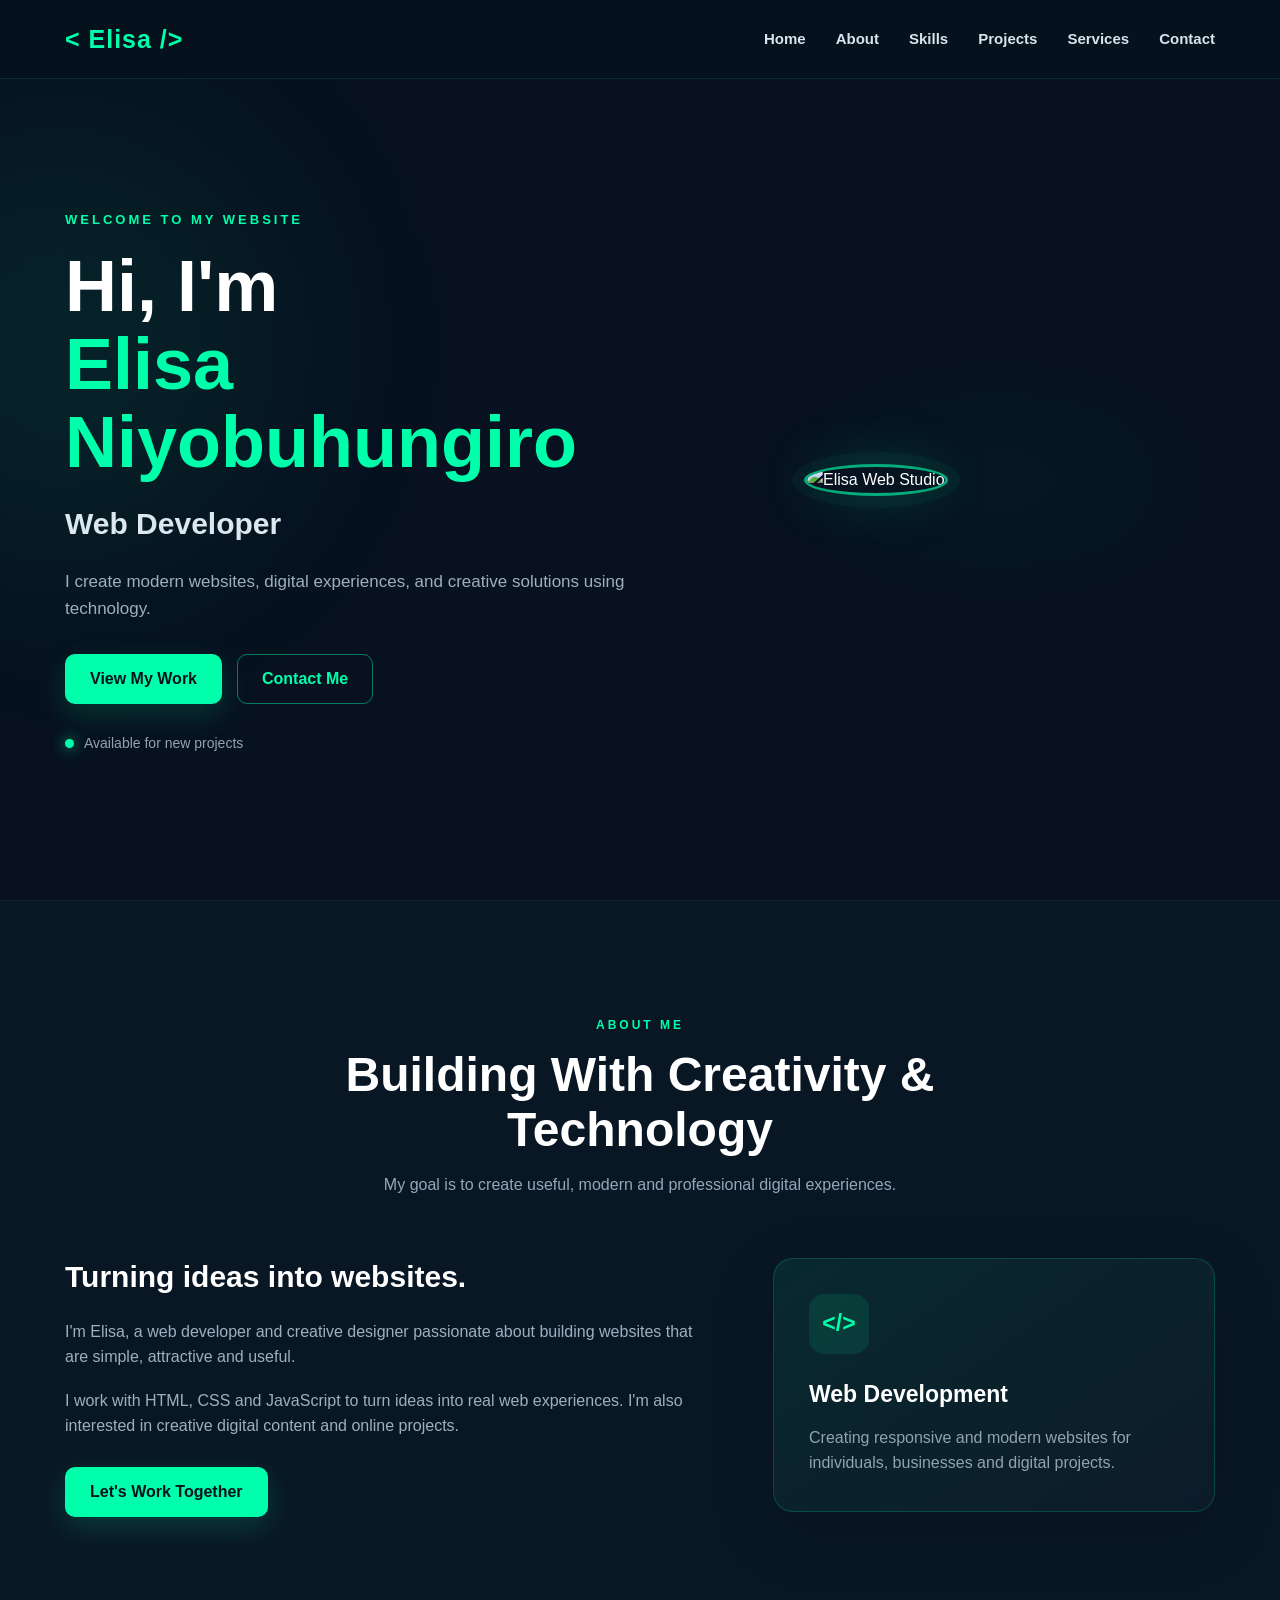
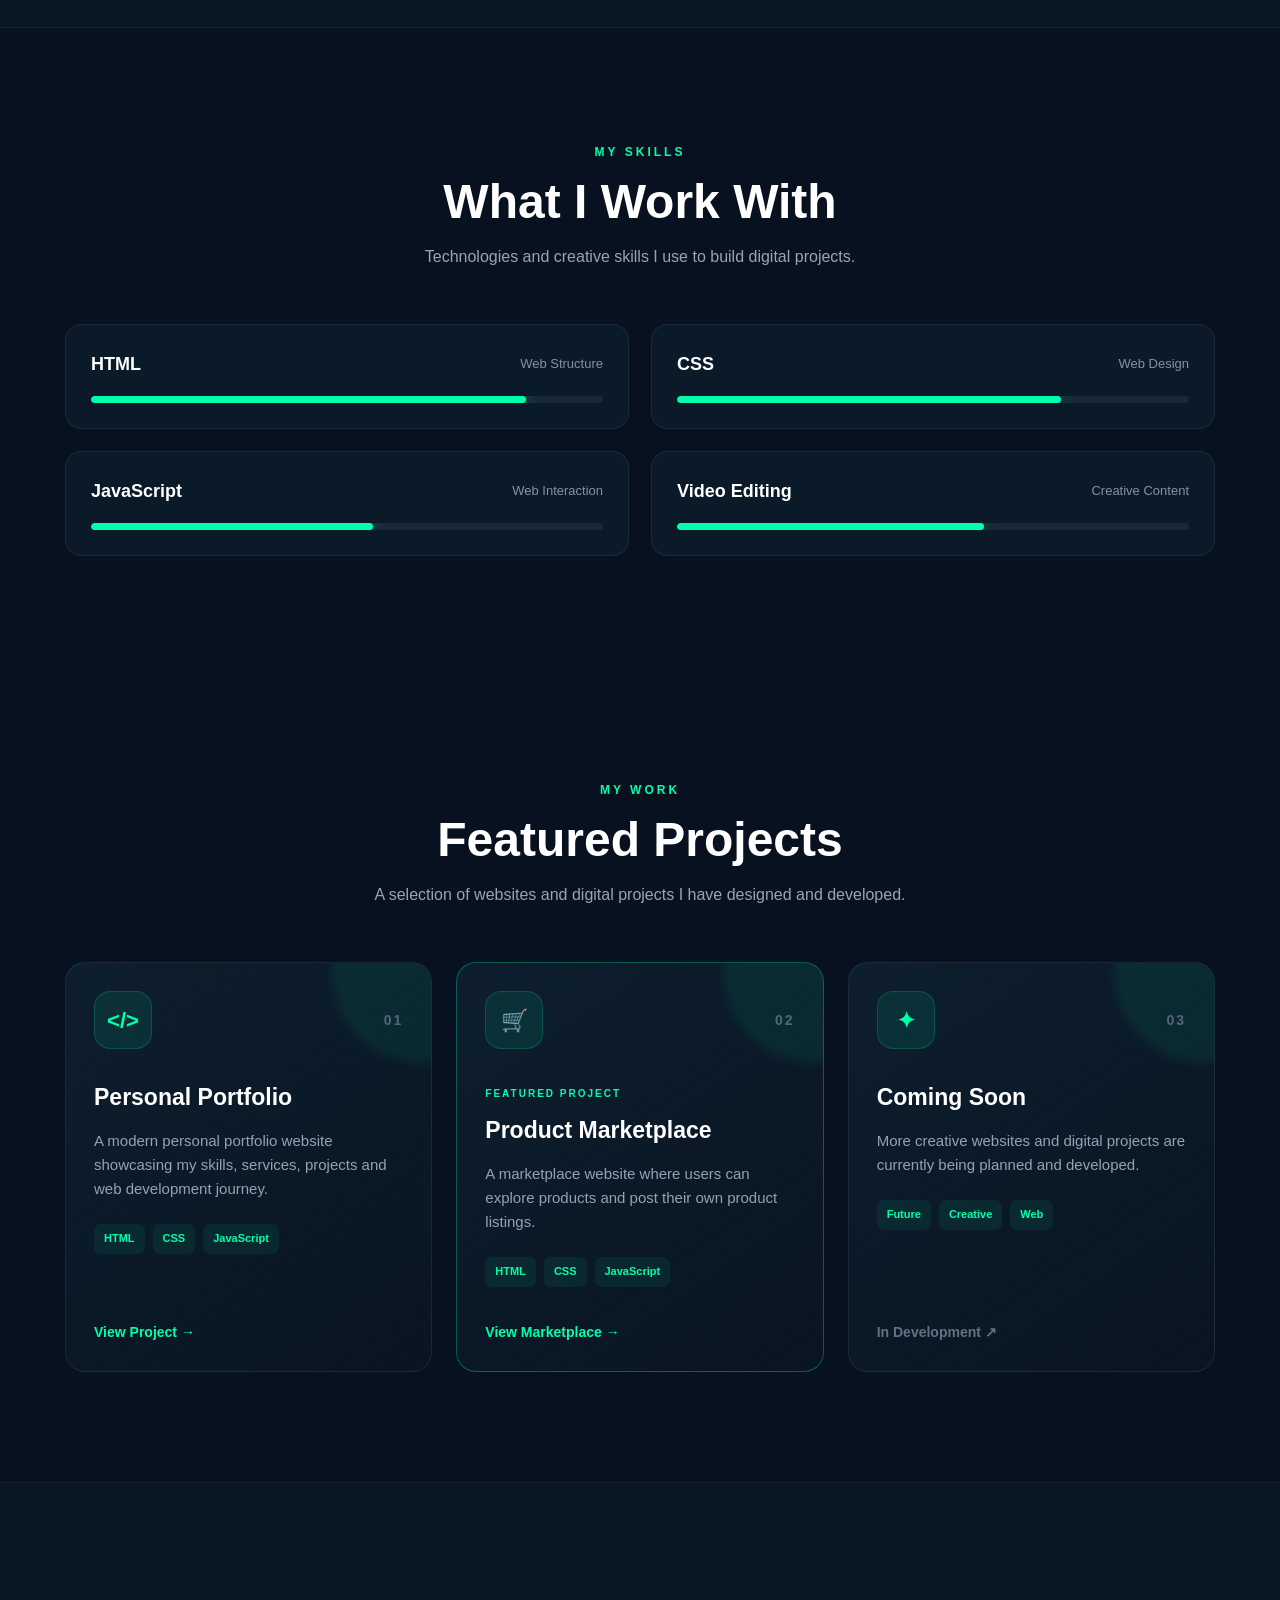
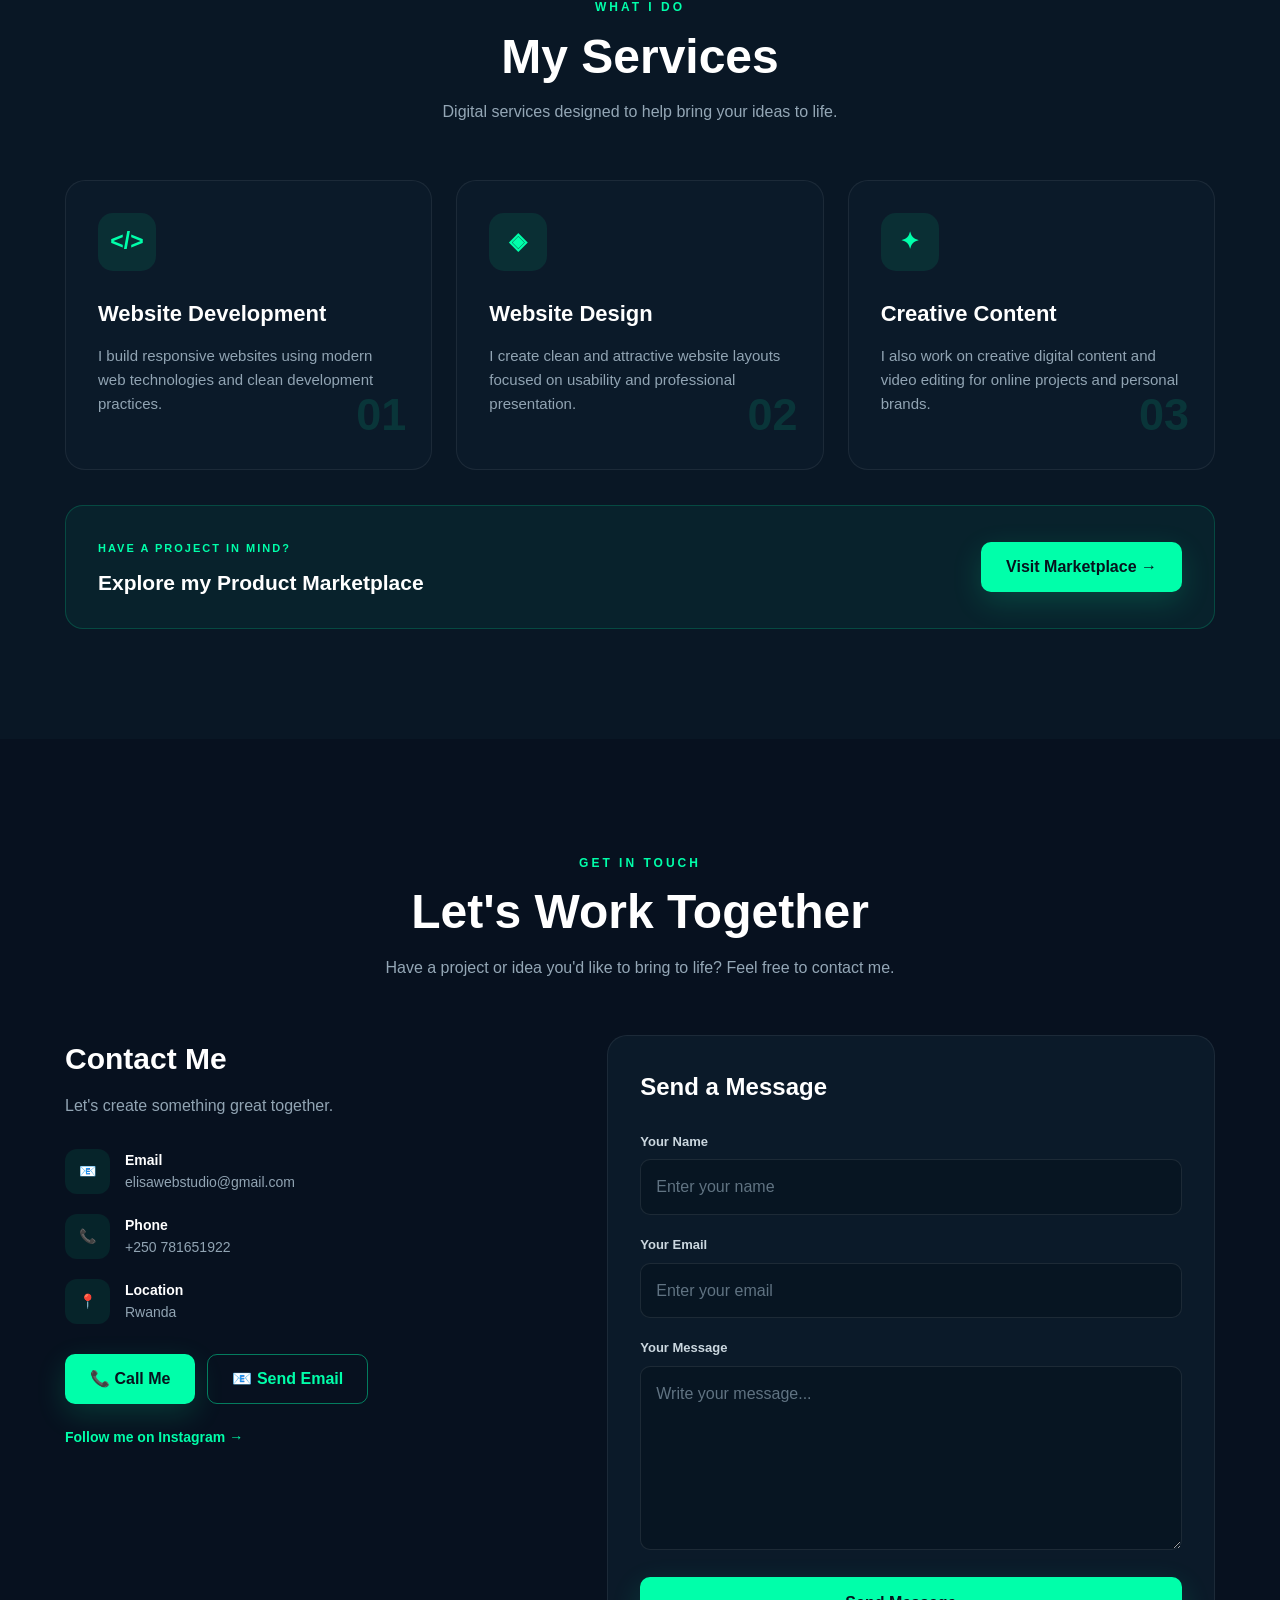
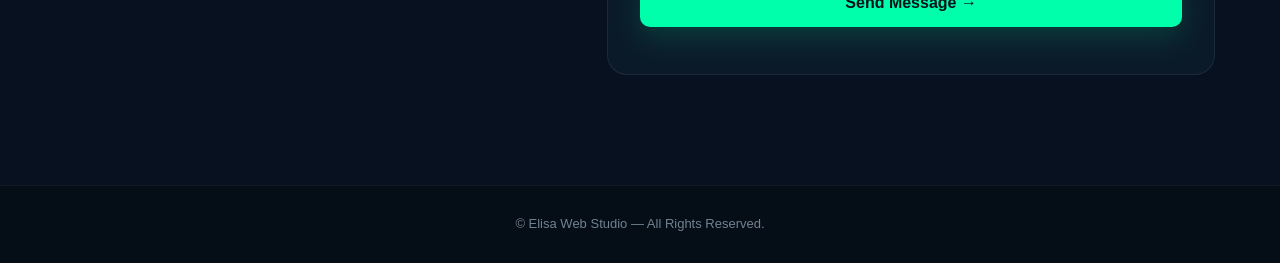
==== commit c158b189: "Update index.html" ====
--- a/index.html
+++ b/index.html
@@ -10,9 +10,12 @@
         content="width=device-width, initial-scale=1.0"
     >
 
+    <!-- SEO -->
+    <title>Elisa Web Studio | Web Developer & Creative Designer in Rwanda</title>
+
     <meta
         name="description"
-        content="Elisa Web Studio — modern websites, creative digital experiences, and web development."
+        content="Elisa Web Studio is a web development and creative design studio in Rwanda. Explore professional websites, website design, logos, posters, business cards and digital projects."
     >
 
     <meta
@@ -21,13 +24,35 @@
     >
 
     <meta
+        name="robots"
+        content="index, follow"
+    >
+
+    <meta
+        name="keywords"
+        content="Elisa Web Studio, Elisa Web Developer, web developer Rwanda, website design Rwanda, website development Rwanda, creative designer Rwanda, Elisa Niyobuhungiro"
+    >
+
+    <!-- Canonical URL -->
+    <link
+        rel="canonical"
+        href="https://elisawebsdudio.github.io/elisa-portfolio/"
+    >
+
+    <!-- Open Graph -->
+    <meta
+        property="og:type"
+        content="website"
+    >
+
+    <meta
         property="og:title"
-        content="Elisa Web Studio | Web Developer"
+        content="Elisa Web Studio | Web Developer & Creative Designer"
     >
 
     <meta
         property="og:description"
-        content="Explore my portfolio, web projects, services, and marketplace."
+        content="Explore Elisa Web Studio — professional websites, creative designs, digital projects and web development services in Rwanda."
     >
 
     <meta
@@ -35,7 +60,16 @@
         content="https://elisawebsdudio.github.io/elisa-portfolio/"
     >
 
-    <title>Elisa Web Studio | Web Developer & Creative Designer</title>
+    <meta
+        property="og:site_name"
+        content="Elisa Web Studio"
+    >
+
+    <!-- Website -->
+    <meta
+        name="theme-color"
+        content="#07111f"
+    >
 
     <!-- Main stylesheet -->
     <link rel="stylesheet" href="style.css">
--- a/style.css
+++ b/style.css
@@ -1,6 +1,11 @@
 /* =========================================
    ELISA WEB STUDIO
-   PROFESSIONAL PORTFOLIO
+   PROFESSIONAL STYLE
+========================================= */
+
+
+/* =========================================
+   RESET
 ========================================= */
 
 * {
@@ -9,37 +14,38 @@
     box-sizing: border-box;
 }
 
+
 html {
     scroll-behavior: smooth;
 }
 
+
 body {
-    font-family: "Segoe UI", Arial, sans-serif;
-    background: #06101d;
+    font-family: Arial, Helvetica, sans-serif;
+    background: #07111f;
     color: #ffffff;
     line-height: 1.6;
     overflow-x: hidden;
 }
 
+
 a {
+    color: inherit;
     text-decoration: none;
-    color: inherit;
-}
+}
+
 
 button,
 input,
 textarea {
-    font-family: inherit;
-}
-
-section {
-    padding: 100px 20px;
-}
+    font: inherit;
+}
+
 
 .container {
-    width: 100%;
+    width: 90%;
     max-width: 1150px;
-    margin: auto;
+    margin: 0 auto;
 }
 
 
@@ -47,133 +53,86 @@
    HEADER
 ========================================= */
 
-header {
+.header {
     position: fixed;
     top: 0;
     left: 0;
-
     width: 100%;
-    height: 76px;
-
-    background: rgba(6, 16, 29, 0.88);
-
-    backdrop-filter: blur(16px);
-    -webkit-backdrop-filter: blur(16px);
-
-    border-bottom: 1px solid rgba(255, 255, 255, 0.07);
-
     z-index: 1000;
-}
+    background: rgba(7, 17, 31, 0.94);
+    border-bottom: 1px solid rgba(0, 255, 170, 0.12);
+    backdrop-filter: blur(15px);
+}
+
 
 .header-container {
-    width: 100%;
-    max-width: 1150px;
-
-    height: 100%;
-
-    margin: auto;
-    padding: 0 20px;
-
+    min-height: 78px;
     display: flex;
     align-items: center;
     justify-content: space-between;
 }
 
 
-/* =========================================
-   LOGO
-========================================= */
-
 .logo {
-    color: #ffffff;
-
-    font-size: 27px;
-    font-weight: 700;
-
-    letter-spacing: -1px;
-}
-
-.logo span {
-    color: #00ffaa;
-}
-
-
-/* =========================================
-   NAVIGATION
-========================================= */
-
-nav {
-    display: flex;
-    align-items: center;
-    gap: 28px;
-}
-
-nav a {
+    font-size: 25px;
+    font-weight: 800;
+    color: #00ffaa;
+    letter-spacing: 1px;
+}
+
+
+.nav-links {
+    display: flex;
+    align-items: center;
+    gap: 30px;
+}
+
+
+.nav-links a {
     position: relative;
-
-    color: #b9c7d6;
-
-    font-size: 14px;
+    color: #d8e3ed;
+    font-size: 15px;
     font-weight: 600;
-
     transition: 0.3s ease;
 }
 
-nav a::after {
+
+.nav-links a:hover {
+    color: #00ffaa;
+}
+
+
+.nav-links a::after {
     content: "";
-
     position: absolute;
-
     left: 0;
     bottom: -8px;
-
     width: 0;
     height: 2px;
-
     background: #00ffaa;
-
     transition: 0.3s ease;
 }
 
-nav a:hover {
-    color: #00ffaa;
-}
-
-nav a:hover::after {
+
+.nav-links a:hover::after {
     width: 100%;
 }
 
 
 /* =========================================
-   MENU BUTTON
+   MOBILE MENU BUTTON
 ========================================= */
 
 .menu-btn {
     display: none;
-
-    width: 46px;
-    height: 46px;
-
-    border: 1px solid #00ffaa;
-    border-radius: 9px;
-
-    background: transparent;
-
-    color: #00ffaa;
-
-    font-size: 25px;
-
+    width: 44px;
+    height: 44px;
+    border: 1px solid rgba(0, 255, 170, 0.4);
+    border-radius: 10px;
+    background: rgba(0, 255, 170, 0.08);
+    color: #00ffaa;
+    font-size: 24px;
     cursor: pointer;
-
-    align-items: center;
-    justify-content: center;
-
-    transition: 0.3s ease;
-}
-
-.menu-btn:hover {
-    background: #00ffaa;
-    color: #06101d;
 }
 
 
@@ -182,252 +141,248 @@
 ========================================= */
 
 .hero {
+    min-height: 100vh;
+    padding: 150px 0 90px;
+    display: flex;
+    align-items: center;
     position: relative;
-
-    min-height: 100vh;
-
-    padding-top: 140px;
-    padding-bottom: 80px;
-
-    display: flex;
-    align-items: center;
-
-    overflow: hidden;
-}
+}
+
 
 .hero::before {
     content: "";
-
     position: absolute;
-
-    width: 500px;
-    height: 500px;
-
-    top: -180px;
-    right: -180px;
-
+    width: 420px;
+    height: 420px;
+    background: rgba(0, 255, 170, 0.08);
     border-radius: 50%;
-
-    background: rgba(0, 255, 170, 0.07);
-
-    filter: blur(90px);
-
+    filter: blur(100px);
+    top: 15%;
+    left: -150px;
     pointer-events: none;
 }
 
-.hero::after {
-    content: "";
-
-    position: absolute;
-
-    width: 350px;
-    height: 350px;
-
-    bottom: -180px;
-    left: -150px;
-
-    border-radius: 50%;
-
-    background: rgba(0, 255, 170, 0.04);
-
-    filter: blur(80px);
-
-    pointer-events: none;
-}
+
+.hero-container {
+    display: grid;
+    grid-template-columns: 1.2fr 0.8fr;
+    align-items: center;
+    gap: 70px;
+}
+
 
 .hero-content {
     position: relative;
     z-index: 2;
-
-    width: 100%;
-    max-width: 1150px;
-
-    margin: auto;
-
-    display: grid;
-
-    grid-template-columns: 1.15fr 0.85fr;
-
-    gap: 70px;
-
-    align-items: center;
-}
-
-
-/* =========================================
-   HERO TEXT
-========================================= */
-
-.welcome {
+}
+
+
+.hero-welcome {
     display: inline-block;
-
-    padding: 7px 13px;
-
     margin-bottom: 18px;
-
-    border: 1px solid rgba(0, 255, 170, 0.25);
-
-    border-radius: 30px;
-
-    background: rgba(0, 255, 170, 0.05);
-
-    color: #00ffaa;
-
-    font-size: 12px;
-
+    color: #00ffaa;
+    font-size: 13px;
     font-weight: 700;
-
-    letter-spacing: 1.5px;
-
-    text-transform: uppercase;
-}
+    letter-spacing: 3px;
+}
+
 
 .hero h1 {
-    font-size: clamp(43px, 6vw, 68px);
-
-    line-height: 1.05;
-
-    letter-spacing: -2.5px;
-
+    max-width: 750px;
+    font-size: clamp(42px, 6vw, 72px);
+    line-height: 1.08;
+    margin-bottom: 18px;
+}
+
+
+.hero h1 span {
+    color: #00ffaa;
+    display: block;
+}
+
+
+.typing-text {
+    min-height: 42px;
+    color: #dce7ef;
+    font-size: clamp(22px, 3vw, 30px);
     margin-bottom: 20px;
 }
 
-.hero h1 span {
-    color: #00ffaa;
-}
-
-.typing-text {
-    color: #dce5ee;
-
-    font-size: 26px;
-
-    font-weight: 600;
-
-    margin-bottom: 20px;
-}
 
 .hero-description {
-    max-width: 610px;
-
-    color: #8d9eb1;
-
+    max-width: 620px;
+    color: #9eafbd;
     font-size: 17px;
-
-    line-height: 1.8;
-
     margin-bottom: 32px;
 }
 
 
-/* =========================================
-   HERO BUTTONS
-========================================= */
-
-.buttons {
-    display: flex;
-
-    align-items: center;
-
-    gap: 14px;
-
+.hero-buttons {
+    display: flex;
     flex-wrap: wrap;
-}
+    gap: 15px;
+    margin-bottom: 28px;
+}
+
+
+/* =========================================
+   BUTTONS
+========================================= */
 
 .btn {
-    min-height: 48px;
-
-    padding: 0 22px;
-
     display: inline-flex;
-
-    align-items: center;
-
+    align-items: center;
     justify-content: center;
-
-    border-radius: 8px;
-
-    font-size: 14px;
-
+    min-height: 50px;
+    padding: 0 24px;
+    border-radius: 10px;
+    border: 1px solid transparent;
     font-weight: 700;
-
-    border: 1px solid transparent;
-
     cursor: pointer;
-
-    transition: 0.3s ease;
-}
+    transition:
+        transform 0.3s ease,
+        box-shadow 0.3s ease,
+        background 0.3s ease;
+}
+
+
+.btn:hover {
+    transform: translateY(-3px);
+}
+
 
 .primary-btn {
     background: #00ffaa;
-
-    color: #06101d;
-
-    box-shadow: 0 10px 30px rgba(0, 255, 170, 0.12);
-}
+    color: #06131d;
+    box-shadow: 0 10px 30px rgba(0, 255, 170, 0.16);
+}
+
 
 .primary-btn:hover {
-    transform: translateY(-3px);
-
-    box-shadow: 0 15px 35px rgba(0, 255, 170, 0.22);
-}
+    box-shadow: 0 15px 35px rgba(0, 255, 170, 0.28);
+}
+
 
 .secondary-btn {
     background: transparent;
-
-    color: #ffffff;
-
-    border-color: rgba(255, 255, 255, 0.18);
-}
+    border-color: rgba(0, 255, 170, 0.45);
+    color: #00ffaa;
+}
+
 
 .secondary-btn:hover {
-    transform: translateY(-3px);
-
-    color: #00ffaa;
-
-    border-color: #00ffaa;
+    background: rgba(0, 255, 170, 0.08);
+}
+
+
+/* =========================================
+   HERO STATUS
+========================================= */
+
+.hero-status {
+    display: flex;
+    align-items: center;
+    gap: 10px;
+    color: #91a3b1;
+    font-size: 14px;
+}
+
+
+.status-dot {
+    width: 9px;
+    height: 9px;
+    border-radius: 50%;
+    background: #00ffaa;
+    box-shadow: 0 0 14px rgba(0, 255, 170, 0.8);
+    animation: pulse 1.8s infinite;
+}
+
+
+@keyframes pulse {
+
+    0%,
+    100% {
+        opacity: 1;
+        transform: scale(1);
+    }
+
+    50% {
+        opacity: 0.45;
+        transform: scale(0.75);
+    }
 }
 
 
 /* =========================================
    HERO IMAGE
 ========================================= */
+
+.hero-image-wrapper {
+    position: relative;
+    width: 100%;
+    max-width: 390px;
+    margin: 0 auto;
+}
+
+
+.hero-image-glow {
+    position: absolute;
+    inset: 10%;
+    background: #00ffaa;
+    opacity: 0.14;
+    filter: blur(60px);
+    border-radius: 50%;
+}
+
 
 .hero-image {
     position: relative;
-
-    display: flex;
-
-    justify-content: center;
-    align-items: center;
-}
-
-.image-circle {
-    width: 280px;
-    height: 280px;
-
+    width: 100%;
+    aspect-ratio: 1 / 1;
     object-fit: cover;
-
+    object-position: center;
     border-radius: 50%;
-
-    padding: 7px;
-
-    background: #06101d;
-
-    border: 3px solid #00ffaa;
-
+    border: 3px solid rgba(0, 255, 170, 0.65);
     box-shadow:
-        0 0 0 14px rgba(0, 255, 170, 0.035),
+        0 0 0 12px rgba(0, 255, 170, 0.04),
         0 0 60px rgba(0, 255, 170, 0.18);
-
-    transition: 0.4s ease;
-}
-
-.image-circle:hover {
-    transform: translateY(-7px);
-
-    box-shadow:
-        0 0 0 18px rgba(0, 255, 170, 0.035),
-        0 0 75px rgba(0, 255, 170, 0.25);
+}
+
+
+/* =========================================
+   GENERAL SECTIONS
+========================================= */
+
+section {
+    padding: 110px 0;
+}
+
+
+.section-heading {
+    max-width: 720px;
+    margin: 0 auto 55px;
+    text-align: center;
+}
+
+
+.section-heading > span {
+    color: #00ffaa;
+    font-size: 12px;
+    font-weight: 800;
+    letter-spacing: 3px;
+}
+
+
+.section-heading h2 {
+    margin: 10px 0 15px;
+    font-size: clamp(32px, 5vw, 48px);
+    line-height: 1.15;
+}
+
+
+.section-heading p {
+    color: #94a7b6;
+    font-size: 16px;
 }
 
 
@@ -436,587 +391,605 @@
 ========================================= */
 
 .about {
-    background: #081522;
-
+    background: #091725;
     border-top: 1px solid rgba(255, 255, 255, 0.04);
     border-bottom: 1px solid rgba(255, 255, 255, 0.04);
 }
 
+
 .about-content {
-    max-width: 850px;
-
-    margin: auto;
-
-    text-align: center;
-}
-
-.about-content > p {
-    color: #91a1b3;
-
-    font-size: 17px;
-
-    line-height: 1.8;
-}
-
-.info-boxes {
     display: grid;
-
-    grid-template-columns: repeat(3, 1fr);
-
-    gap: 20px;
-
-    margin-top: 45px;
-}
-
-.info-box {
-    padding: 28px 22px;
-
-    background: rgba(255, 255, 255, 0.025);
-
-    border: 1px solid rgba(255, 255, 255, 0.07);
-
-    border-radius: 14px;
-
-    transition: 0.3s ease;
-}
-
-.info-box:hover {
-    transform: translateY(-6px);
-
-    border-color: rgba(0, 255, 170, 0.3);
-
-    background: rgba(0, 255, 170, 0.035);
-}
-
-.info-box h3 {
-    color: #00ffaa;
-
-    font-size: 18px;
-
-    margin-bottom: 8px;
-}
-
-.info-box p {
-    color: #8798aa;
-
-    font-size: 14px;
-}
-
-
-/* =========================================
-   SKILLS
-========================================= */
-
-.skills {
-    background: #06101d;
-}
-
-.skills-grid {
-    display: grid;
-
-    grid-template-columns: repeat(2, 1fr);
-
-    gap: 20px;
-}
-
-.skill-card {
-    padding: 25px;
-
-    background: #0a1a2a;
-
-    border: 1px solid rgba(255, 255, 255, 0.07);
-
-    border-radius: 14px;
-
-    transition: 0.3s ease;
-}
-
-.skill-card:hover {
-    transform: translateY(-5px);
-
-    border-color: rgba(0, 255, 170, 0.28);
-}
-
-.skill-title {
-    margin-bottom: 14px;
-
-    display: flex;
-
-    align-items: center;
-
-    justify-content: space-between;
-}
-
-.skill-title h3 {
-    color: #ffffff;
-
-    font-size: 16px;
-}
-
-.progress-bar {
-    width: 100%;
-
-    height: 7px;
-
-    overflow: hidden;
-
-    background: #172c40;
-
+    grid-template-columns: 1.2fr 0.8fr;
+    gap: 45px;
+    align-items: center;
+}
+
+
+.about-text h3 {
+    font-size: 30px;
+    margin-bottom: 18px;
+}
+
+
+.about-text p {
+    color: #9eafbd;
+    margin-bottom: 18px;
+    max-width: 650px;
+}
+
+
+.about-text .btn {
+    margin-top: 10px;
+}
+
+
+.about-card {
+    padding: 35px;
+    border: 1px solid rgba(0, 255, 170, 0.18);
     border-radius: 20px;
-}
-
-.progress {
-    height: 100%;
-
-    background: #00ffaa;
-
-    border-radius: 20px;
-
-    box-shadow: 0 0 12px rgba(0, 255, 170, 0.3);
-}
-
-.html-progress {
-    width: 85%;
-}
-
-.css-progress {
-    width: 75%;
-}
-
-.js-progress {
-    width: 55%;
-}
-
-.video-progress {
-    width: 60%;
-   }
-
-/* =========================================
-   PROJECTS
-========================================= */
-
-.projects {
-    background: #081522;
-}
-
-.section-heading {
-    max-width: 650px;
-
-    margin: 0 auto 50px;
-
-    text-align: center;
-}
-
-.section-heading > span {
-    display: inline-block;
-
-    margin-bottom: 10px;
-
-    color: #00ffaa;
-
-    font-size: 12px;
-
-    font-weight: 700;
-
-    letter-spacing: 2px;
-}
-
-.section-heading h2 {
-    margin-bottom: 15px;
-}
-
-.section-heading p {
-    color: #8fa0b3;
-
-    font-size: 16px;
-
-    line-height: 1.7;
-}
-
-.projects-grid {
-    display: grid;
-
-    grid-template-columns: repeat(3, 1fr);
-
-    gap: 22px;
-}
-
-.project-card {
-    position: relative;
-
-    min-height: 365px;
-
-    padding: 28px;
-
-    display: flex;
-
-    flex-direction: column;
-
-    background: #0a1a2a;
-
-    border: 1px solid rgba(255, 255, 255, 0.07);
-
-    border-radius: 17px;
-
-    overflow: hidden;
-
-    transition: 0.35s ease;
-}
-
-.project-card:hover {
-    transform: translateY(-8px);
-
-    border-color: rgba(0, 255, 170, 0.35);
-
-    box-shadow: 0 20px 45px rgba(0, 0, 0, 0.28);
-}
-
-.project-top {
-    display: flex;
-
-    align-items: center;
-
-    justify-content: space-between;
-
-    margin-bottom: 28px;
-}
-
-.project-icon {
-    width: 52px;
-    height: 52px;
-
-    display: flex;
-
-    align-items: center;
-
-    justify-content: center;
-
-    border-radius: 12px;
-
-    background: rgba(0, 255, 170, 0.07);
-
-    border: 1px solid rgba(0, 255, 170, 0.18);
-
-    color: #00ffaa;
-
-    font-size: 21px;
-
-    font-weight: 700;
-}
-
-.project-number {
-    color: #506276;
-
-    font-size: 13px;
-
-    font-weight: 700;
-
-    letter-spacing: 1px;
-}
-
-.project-content {
-    flex: 1;
-}
-
-.project-content h3 {
-    color: #ffffff;
-
-    font-size: 21px;
-
-    margin-bottom: 13px;
-}
-
-.project-content p {
-    color: #8fa0b3;
-
-    font-size: 15px;
-
-    line-height: 1.7;
-
-    margin-bottom: 22px;
-}
-
-.featured-project {
     background:
         linear-gradient(
             145deg,
-            rgba(0, 255, 170, 0.07),
-            #0a1a2a 50%
+            rgba(0, 255, 170, 0.08),
+            rgba(255, 255, 255, 0.02)
         );
-
-    border-color: rgba(0, 255, 170, 0.22);
-}
+    box-shadow: 0 20px 60px rgba(0, 0, 0, 0.2);
+}
+
+
+.about-card-icon {
+    width: 60px;
+    height: 60px;
+    display: flex;
+    align-items: center;
+    justify-content: center;
+    margin-bottom: 22px;
+    border-radius: 15px;
+    background: rgba(0, 255, 170, 0.1);
+    color: #00ffaa;
+    font-size: 23px;
+    font-weight: 800;
+}
+
+
+.about-card h3 {
+    margin-bottom: 12px;
+    font-size: 23px;
+}
+
+
+.about-card p {
+    color: #91a3b1;
+}
+
+
+/* =========================================
+   SKILLS
+========================================= */
+
+.skills-grid {
+    display: grid;
+    grid-template-columns: repeat(2, 1fr);
+    gap: 22px;
+}
+
+
+.skill-card {
+    padding: 25px;
+    border: 1px solid rgba(255, 255, 255, 0.07);
+    border-radius: 16px;
+    background: #0b1a29;
+    transition: 0.3s ease;
+}
+
+
+.skill-card:hover {
+    transform: translateY(-5px);
+    border-color: rgba(0, 255, 170, 0.28);
+}
+
+
+.skill-header {
+    display: flex;
+    align-items: center;
+    justify-content: space-between;
+    gap: 15px;
+    margin-bottom: 17px;
+}
+
+
+.skill-header h3 {
+    font-size: 18px;
+}
+
+
+.skill-header span {
+    color: #7f94a4;
+    font-size: 13px;
+}
+
+
+.skill-line {
+    width: 100%;
+    height: 7px;
+    overflow: hidden;
+    border-radius: 20px;
+    background: #172939;
+}
+
+
+.skill-fill {
+    height: 100%;
+    border-radius: inherit;
+    background: #00ffaa;
+    box-shadow: 0 0 14px rgba(0, 255, 170, 0.35);
+}
+
+
+.html-fill {
+    width: 85%;
+}
+
+
+.css-fill {
+    width: 75%;
+}
+
+
+.js-fill {
+    width: 55%;
+}
+
+
+.video-fill {
+    width: 60%;
+}
+/* =========================================
+   PROJECTS
+========================================= */
+
+.projects {
+    background: #07111f;
+}
+
+
+.projects-grid {
+    display: grid;
+    grid-template-columns: repeat(3, 1fr);
+    gap: 24px;
+}
+
+
+.project-card {
+    position: relative;
+    min-height: 410px;
+    display: flex;
+    flex-direction: column;
+    padding: 28px;
+    overflow: hidden;
+    border: 1px solid rgba(255, 255, 255, 0.07);
+    border-radius: 20px;
+    background: linear-gradient(
+        145deg,
+        #0d1e2e,
+        #091521
+    );
+    transition: 0.35s ease;
+}
+
+
+.project-card::before {
+    content: "";
+    position: absolute;
+    top: -80px;
+    right: -80px;
+    width: 180px;
+    height: 180px;
+    border-radius: 50%;
+    background: rgba(0, 255, 170, 0.07);
+    filter: blur(5px);
+}
+
+
+.project-card:hover {
+    transform: translateY(-8px);
+    border-color: rgba(0, 255, 170, 0.35);
+    box-shadow: 0 25px 60px rgba(0, 0, 0, 0.28);
+}
+
+
+.project-top {
+    position: relative;
+    z-index: 1;
+    display: flex;
+    align-items: center;
+    justify-content: space-between;
+    margin-bottom: 30px;
+}
+
+
+.project-icon {
+    width: 58px;
+    height: 58px;
+    display: flex;
+    align-items: center;
+    justify-content: center;
+    border-radius: 16px;
+    background: rgba(0, 255, 170, 0.09);
+    border: 1px solid rgba(0, 255, 170, 0.18);
+    color: #00ffaa;
+    font-size: 22px;
+    font-weight: 800;
+}
+
+
+.project-number {
+    color: #526777;
+    font-size: 14px;
+    font-weight: 800;
+    letter-spacing: 2px;
+}
+
+
+.project-content {
+    position: relative;
+    z-index: 1;
+    flex: 1;
+}
+
+
+.project-content h3 {
+    margin-bottom: 13px;
+    font-size: 23px;
+}
+
+
+.project-content p {
+    color: #91a4b3;
+    font-size: 15px;
+    margin-bottom: 23px;
+}
+
+
+.project-tags {
+    display: flex;
+    flex-wrap: wrap;
+    gap: 8px;
+}
+
+
+.project-tags span {
+    padding: 6px 10px;
+    border-radius: 7px;
+    background: rgba(0, 255, 170, 0.07);
+    color: #00ffaa;
+    font-size: 11px;
+    font-weight: 700;
+}
+
+
+.featured-project {
+    border-color: rgba(0, 255, 170, 0.3);
+}
+
 
 .featured-label {
-    color: #00ffaa;
-
+    display: inline-block;
+    margin-bottom: 10px;
+    color: #00ffaa;
     font-size: 10px;
-
-    font-weight: 700;
-
-    letter-spacing: 1.5px;
-
-    margin-bottom: 8px;
-}
-
-.project-tags {
-    display: flex;
-
-    flex-wrap: wrap;
-
-    gap: 7px;
-}
-
-.project-tags span {
-    padding: 5px 9px;
-
-    color: #a9b6c4;
-
-    background: rgba(255, 255, 255, 0.04);
-
-    border: 1px solid rgba(255, 255, 255, 0.07);
-
-    border-radius: 6px;
-
-    font-size: 11px;
-
-    font-weight: 600;
-}
+    font-weight: 800;
+    letter-spacing: 2px;
+}
+
 
 .project-link {
-    width: 100%;
-
+    position: relative;
+    z-index: 1;
+    display: inline-flex;
+    align-items: center;
+    gap: 8px;
     margin-top: 25px;
-
-    padding-top: 17px;
-
-    display: flex;
-
-    align-items: center;
-
-    justify-content: space-between;
-
-    color: #00ffaa;
-
-    border-top: 1px solid rgba(255, 255, 255, 0.07);
-
+    color: #00ffaa;
     font-size: 14px;
-
-    font-weight: 700;
-
+    font-weight: 800;
     transition: 0.3s ease;
 }
 
-.project-link span {
-    font-size: 20px;
-
-    transition: 0.3s ease;
-}
 
 .project-link:hover {
-    color: #ffffff;
-}
-
-.project-link:hover span {
-    transform: translateX(5px);
-}
+    gap: 13px;
+}
+
+
+.disabled-link {
+    color: #607382;
+    cursor: default;
+}
+
+
+.disabled-link:hover {
+    gap: 8px;
+}
+
 
 .coming-project {
     opacity: 0.82;
 }
 
-.disabled-link {
-    color: #718296;
-
-    cursor: default;
-}
-
-.disabled-link:hover {
-    color: #718296;
-}
-
-.disabled-link:hover span {
-    transform: none;
-}
-
 
 /* =========================================
    SERVICES
 ========================================= */
 
 .services {
-    background: #06101d;
-}
+    background: #091725;
+    border-top: 1px solid rgba(255, 255, 255, 0.04);
+}
+
 
 .services-grid {
     display: grid;
-
     grid-template-columns: repeat(3, 1fr);
-
-    gap: 22px;
-}
+    gap: 24px;
+}
+
 
 .service-card {
-    padding: 32px 25px;
-
-    text-align: center;
-
-    background: #0a1a2a;
-
+    position: relative;
+    min-height: 290px;
+    padding: 32px;
+    overflow: hidden;
     border: 1px solid rgba(255, 255, 255, 0.07);
-
-    border-radius: 16px;
-
+    border-radius: 20px;
+    background: #0b1a29;
     transition: 0.35s ease;
 }
+
 
 .service-card:hover {
     transform: translateY(-7px);
-
     border-color: rgba(0, 255, 170, 0.3);
-
-    box-shadow: 0 18px 35px rgba(0, 0, 0, 0.25);
-}
+    box-shadow: 0 20px 50px rgba(0, 0, 0, 0.25);
+}
+
+
+.service-icon {
+    width: 58px;
+    height: 58px;
+    display: flex;
+    align-items: center;
+    justify-content: center;
+    margin-bottom: 25px;
+    border-radius: 15px;
+    background: rgba(0, 255, 170, 0.09);
+    color: #00ffaa;
+    font-size: 23px;
+    font-weight: 800;
+}
+
 
 .service-card h3 {
+    margin-bottom: 13px;
+    font-size: 22px;
+}
+
+
+.service-card p {
+    color: #91a4b3;
+    font-size: 15px;
+}
+
+
+.service-number {
+    position: absolute;
+    right: 25px;
+    bottom: 18px;
+    color: rgba(0, 255, 170, 0.12);
+    font-size: 45px;
+    font-weight: 900;
+}
+
+
+.services-cta {
+    margin-top: 35px;
+    padding: 28px 32px;
+    display: flex;
+    align-items: center;
+    justify-content: space-between;
+    gap: 25px;
+    border: 1px solid rgba(0, 255, 170, 0.18);
+    border-radius: 18px;
+    background: rgba(0, 255, 170, 0.05);
+}
+
+
+.services-cta span {
+    color: #00ffaa;
+    font-size: 11px;
+    font-weight: 800;
+    letter-spacing: 2px;
+}
+
+
+.services-cta h3 {
+    margin-top: 7px;
+    font-size: 21px;
+}
+
+
+/* =========================================
+   CONTACT
+========================================= */
+
+.contact {
+    background: #07111f;
+}
+
+
+.contact-content {
+    display: grid;
+    grid-template-columns: 0.9fr 1.1fr;
+    gap: 45px;
+    align-items: start;
+}
+
+
+.contact-info h3 {
+    margin-bottom: 10px;
+    font-size: 30px;
+}
+
+
+.contact-info > p {
+    color: #91a4b3;
+    margin-bottom: 30px;
+}
+
+
+.contact-details {
+    display: flex;
+    flex-direction: column;
+    gap: 20px;
+}
+
+
+.contact-detail {
+    display: flex;
+    align-items: center;
+    gap: 15px;
+}
+
+
+.contact-detail-icon {
+    width: 45px;
+    height: 45px;
+    flex-shrink: 0;
+    display: flex;
+    align-items: center;
+    justify-content: center;
+    border-radius: 12px;
+    background: rgba(0, 255, 170, 0.08);
+    color: #00ffaa;
+}
+
+
+.contact-detail div {
+    display: flex;
+    flex-direction: column;
+}
+
+
+.contact-detail strong {
     color: #ffffff;
-
-    font-size: 19px;
-
-    margin-bottom: 12px;
-}
-
-.service-card p {
-    color: #8fa0b3;
-
     font-size: 14px;
-
-    line-height: 1.7;
-}
-
-.marketplace-button {
-    text-align: center;
-
-    margin-top: 42px;
-}
-
-
-/* =========================================
-   CONTACT
-========================================= */
-
-.contact {
-    background: #081522;
-}
-
-.contact-content {
-    max-width: 1000px;
-
-    margin: auto;
-
-    display: grid;
-
-    grid-template-columns: 0.9fr 1.1fr;
-
-    gap: 55px;
-
-    align-items: start;
-}
-
-.contact-info h3 {
-    color: #ffffff;
-
-    font-size: 27px;
-
-    line-height: 1.3;
-
+}
+
+
+.contact-detail a,
+.contact-detail span {
+    color: #91a4b3;
+    font-size: 14px;
+}
+
+
+.contact-detail a:hover {
+    color: #00ffaa;
+}
+
+
+.contact-buttons {
+    display: flex;
+    flex-wrap: wrap;
+    gap: 12px;
+    margin-top: 30px;
+}
+
+
+.instagram-link {
+    display: inline-block;
+    margin-top: 22px;
+    color: #00ffaa;
+    font-size: 14px;
+    font-weight: 700;
+}
+
+
+.instagram-link:hover {
+    text-decoration: underline;
+}
+
+
+/* =========================================
+   CONTACT FORM
+========================================= */
+
+.contact-form {
+    padding: 32px;
+    border: 1px solid rgba(255, 255, 255, 0.07);
+    border-radius: 20px;
+    background: #0b1a29;
+}
+
+
+.contact-form h3 {
     margin-bottom: 25px;
-}
-
-.contact-info p {
-    color: #91a1b3;
-
-    font-size: 15px;
-
-    margin-bottom: 14px;
-}
-
-.contact-buttons {
-    display: flex;
-
-    gap: 12px;
-
-    flex-wrap: wrap;
-
-    margin-top: 28px;
-}
-
-
-/* =========================================
-   CONTACT FORM
-========================================= */
-
-.contact-form {
-    padding: 28px;
-
-    display: flex;
-
-    flex-direction: column;
-
-    gap: 15px;
-
-    background: #0a1a2a;
-
-    border: 1px solid rgba(255, 255, 255, 0.07);
-
-    border-radius: 16px;
-}
+    font-size: 24px;
+}
+
+
+.contact-form label {
+    display: block;
+    margin-bottom: 7px;
+    color: #cbd7df;
+    font-size: 13px;
+    font-weight: 700;
+}
+
 
 .contact-form input,
 .contact-form textarea {
     width: 100%;
-
+    margin-bottom: 20px;
     padding: 14px 15px;
-
-    background: #071523;
-
+    border: 1px solid rgba(255, 255, 255, 0.09);
+    border-radius: 10px;
+    outline: none;
+    background: #071522;
     color: #ffffff;
-
-    border: 1px solid #20364b;
-
-    border-radius: 9px;
-
-    outline: none;
-
-    font-size: 15px;
-
     transition: 0.3s ease;
 }
+
 
 .contact-form input::placeholder,
 .contact-form textarea::placeholder {
-    color: #6f8194;
-}
+    color: #607382;
+}
+
 
 .contact-form input:focus,
 .contact-form textarea:focus {
-    border-color: #00ffaa;
-
-    box-shadow: 0 0 0 3px rgba(0, 255, 170, 0.06);
-}
+    border-color: rgba(0, 255, 170, 0.5);
+    box-shadow: 0 0 0 3px rgba(0, 255, 170, 0.05);
+}
+
 
 .contact-form textarea {
+    resize: vertical;
     min-height: 150px;
-
-    resize: vertical;
-}
+}
+
+
+.contact-form .btn {
+    width: 100%;
+}
+
 
 .form-message {
-    color: #00ffaa;
-
+    margin-top: 15px;
+    color: #00ffaa;
     font-size: 14px;
-
-    font-weight: 600;
+    text-align: center;
 }
 
 
@@ -1025,21 +998,33 @@
 ========================================= */
 
 .footer {
-    padding: 28px 20px;
-
+    padding: 28px 0;
+    border-top: 1px solid rgba(255, 255, 255, 0.06);
+    background: #050d17;
     text-align: center;
-
-    background: #040b13;
-
-    border-top: 1px solid rgba(255, 255, 255, 0.07);
-
-    color: #718296;
-
-    font-size: 14px;
-}
+}
+
 
 .footer p {
-    margin: 0;
+    color: #718391;
+    font-size: 13px;
+}
+
+
+/* =========================================
+   SCROLL REVEAL
+========================================= */
+
+.reveal-element {
+    opacity: 0;
+    transform: translateY(25px);
+    transition: opacity 0.7s ease, transform 0.7s ease;
+}
+
+
+.show-element {
+    opacity: 1;
+    transform: translateY(0);
 }
 
 
@@ -1047,25 +1032,52 @@
    TABLET
 ========================================= */
 
-@media (max-width: 900px) {
+@media (max-width: 950px) {
+
+    .hero-container {
+        grid-template-columns: 1fr;
+        text-align: center;
+    }
+
 
     .hero-content {
-        gap: 40px;
-    }
-
-    .image-circle {
-        width: 240px;
-        height: 240px;
-    }
-
-    .projects-grid {
-        grid-template-columns: repeat(2, 1fr);
-    }
-
+        order: 1;
+    }
+
+
+    .hero-image-wrapper {
+        order: 0;
+        max-width: 300px;
+    }
+
+
+    .hero-description {
+        margin-left: auto;
+        margin-right: auto;
+    }
+
+
+    .hero-buttons,
+    .hero-status {
+        justify-content: center;
+    }
+
+
+    .about-content {
+        grid-template-columns: 1fr;
+    }
+
+
+    .projects-grid,
     .services-grid {
         grid-template-columns: repeat(2, 1fr);
     }
 
+
+    .contact-content {
+        grid-template-columns: 1fr;
+    }
+
 }
 
 
@@ -1075,217 +1087,154 @@
 
 @media (max-width: 700px) {
 
-    section {
-        padding: 75px 18px;
-    }
-
-    section h2 {
-        font-size: 31px;
-
-        margin-bottom: 40px;
-    }
-
-
-    /* HEADER */
-
-    header {
-        height: 70px;
-    }
+    .container {
+        width: 92%;
+    }
+
 
     .header-container {
-        height: 70px;
-
-        padding: 0 18px;
-    }
+        min-height: 70px;
+    }
+
 
     .logo {
-        font-size: 24px;
-    }
-
-
-    /* MENU */
+        font-size: 21px;
+    }
+
 
     .menu-btn {
         display: flex;
-
-        position: relative;
-
-        z-index: 1001;
-    }
-
-    nav {
-        display: none;
-
+        align-items: center;
+        justify-content: center;
+    }
+
+
+    .nav-links {
         position: absolute;
-
         top: 70px;
         left: 0;
-
         width: 100%;
-
-        padding: 12px 18px 18px;
-
+        display: none;
         flex-direction: column;
-
         align-items: stretch;
-
-        gap: 3px;
-
-        background: rgba(6, 16, 29, 0.98);
-
-        border-top: 1px solid rgba(255, 255, 255, 0.06);
-
-        box-shadow: 0 15px 35px rgba(0, 0, 0, 0.35);
-    }
-
-    nav.active {
+        gap: 0;
+        padding: 12px 20px 20px;
+        background: rgba(7, 17, 31, 0.98);
+        border-bottom: 1px solid rgba(0, 255, 170, 0.15);
+    }
+
+
+    .nav-links.active {
         display: flex;
     }
 
-    nav a {
-        padding: 13px;
-
-        text-align: center;
-
-        border-bottom: 1px solid rgba(255, 255, 255, 0.06);
-    }
-
-    nav a::after {
+
+    .nav-links a {
+        padding: 15px 5px;
+        border-bottom: 1px solid rgba(255, 255, 255, 0.05);
+    }
+
+
+    .nav-links a:last-child {
+        border-bottom: none;
+    }
+
+
+    .nav-links a::after {
         display: none;
     }
 
 
-    /* HERO */
+    section {
+        padding: 85px 0;
+    }
+
 
     .hero {
-        min-height: auto;
-
-        padding-top: 120px;
-
-        padding-bottom: 75px;
-    }
-
-    .hero-content {
-        grid-template-columns: 1fr;
-
-        gap: 45px;
-
-        text-align: center;
-    }
+        padding: 120px 0 70px;
+    }
+
 
     .hero h1 {
-        font-size: 43px;
-
-        letter-spacing: -1.5px;
-    }
+        font-size: 38px;
+    }
+
 
     .typing-text {
-        font-size: 23px;
-    }
+        font-size: 22px;
+    }
+
 
     .hero-description {
-        margin-left: auto;
-
-        margin-right: auto;
-
-        font-size: 16px;
-    }
-
-    .buttons {
-        justify-content: center;
-    }
-
-    .image-circle {
-        width: 210px;
-        height: 210px;
-    }
-
-
-    /* ABOUT */
-
-    .info-boxes {
-        grid-template-columns: 1fr;
-    }
-
-
-    /* SKILLS */
-
-    .skills-grid {
-        grid-template-columns: 1fr;
-    }
-
-
-    /* PROJECTS */
-
-    .projects-grid {
-        grid-template-columns: 1fr;
-    }
-
-    .project-card {
-        min-height: 330px;
-    }
-
-
-    /* SERVICES */
-
+        font-size: 15px;
+    }
+
+
+    .hero-image-wrapper {
+        max-width: 230px;
+    }
+
+
+    .hero-buttons {
+        flex-direction: column;
+    }
+
+
+    .hero-buttons .btn {
+        width: 100%;
+    }
+
+
+    .section-heading {
+        margin-bottom: 38px;
+    }
+
+
+    .section-heading h2 {
+        font-size: 32px;
+    }
+
+
+    .about-text h3 {
+        font-size: 26px;
+    }
+
+
+    .skills-grid,
+    .projects-grid,
     .services-grid {
         grid-template-columns: 1fr;
     }
 
 
-    /* CONTACT */
-
-    .contact-content {
-        grid-template-columns: 1fr;
-
-        gap: 35px;
-    }
+    .project-card {
+        min-height: 380px;
+    }
+
+
+    .services-cta {
+        flex-direction: column;
+        align-items: flex-start;
+    }
+
+
+    .services-cta .btn {
+        width: 100%;
+    }
+
 
     .contact-buttons {
-        justify-content: flex-start;
-    }
-
-}
-
-
-/* =========================================
-   SMALL PHONES
-========================================= */
-
-@media (max-width: 400px) {
-
-    section {
-        padding-left: 15px;
-        padding-right: 15px;
-    }
-
-    .hero h1 {
-        font-size: 36px;
-    }
-
-   .typing-text {
-    font-size: 21px;
-}
-
-.logo {
-    font-size: 22px;
-}
-
-.menu-btn {
-    width: 44px;
-    height: 44px;
-    font-size: 23px;
-}
-
-.btn {
-    width: 100%;
-}
-
-.contact-buttons .btn {
-    width: auto;
-}
-
-.contact-form {
-    padding: 20px;
-}
-       
+        flex-direction: column;
+    }
+
+
+    .contact-buttons .btn {
+        width: 100%;
+    }
+
+
+    .contact-form {
+        padding: 24px;
+    }
+
+}
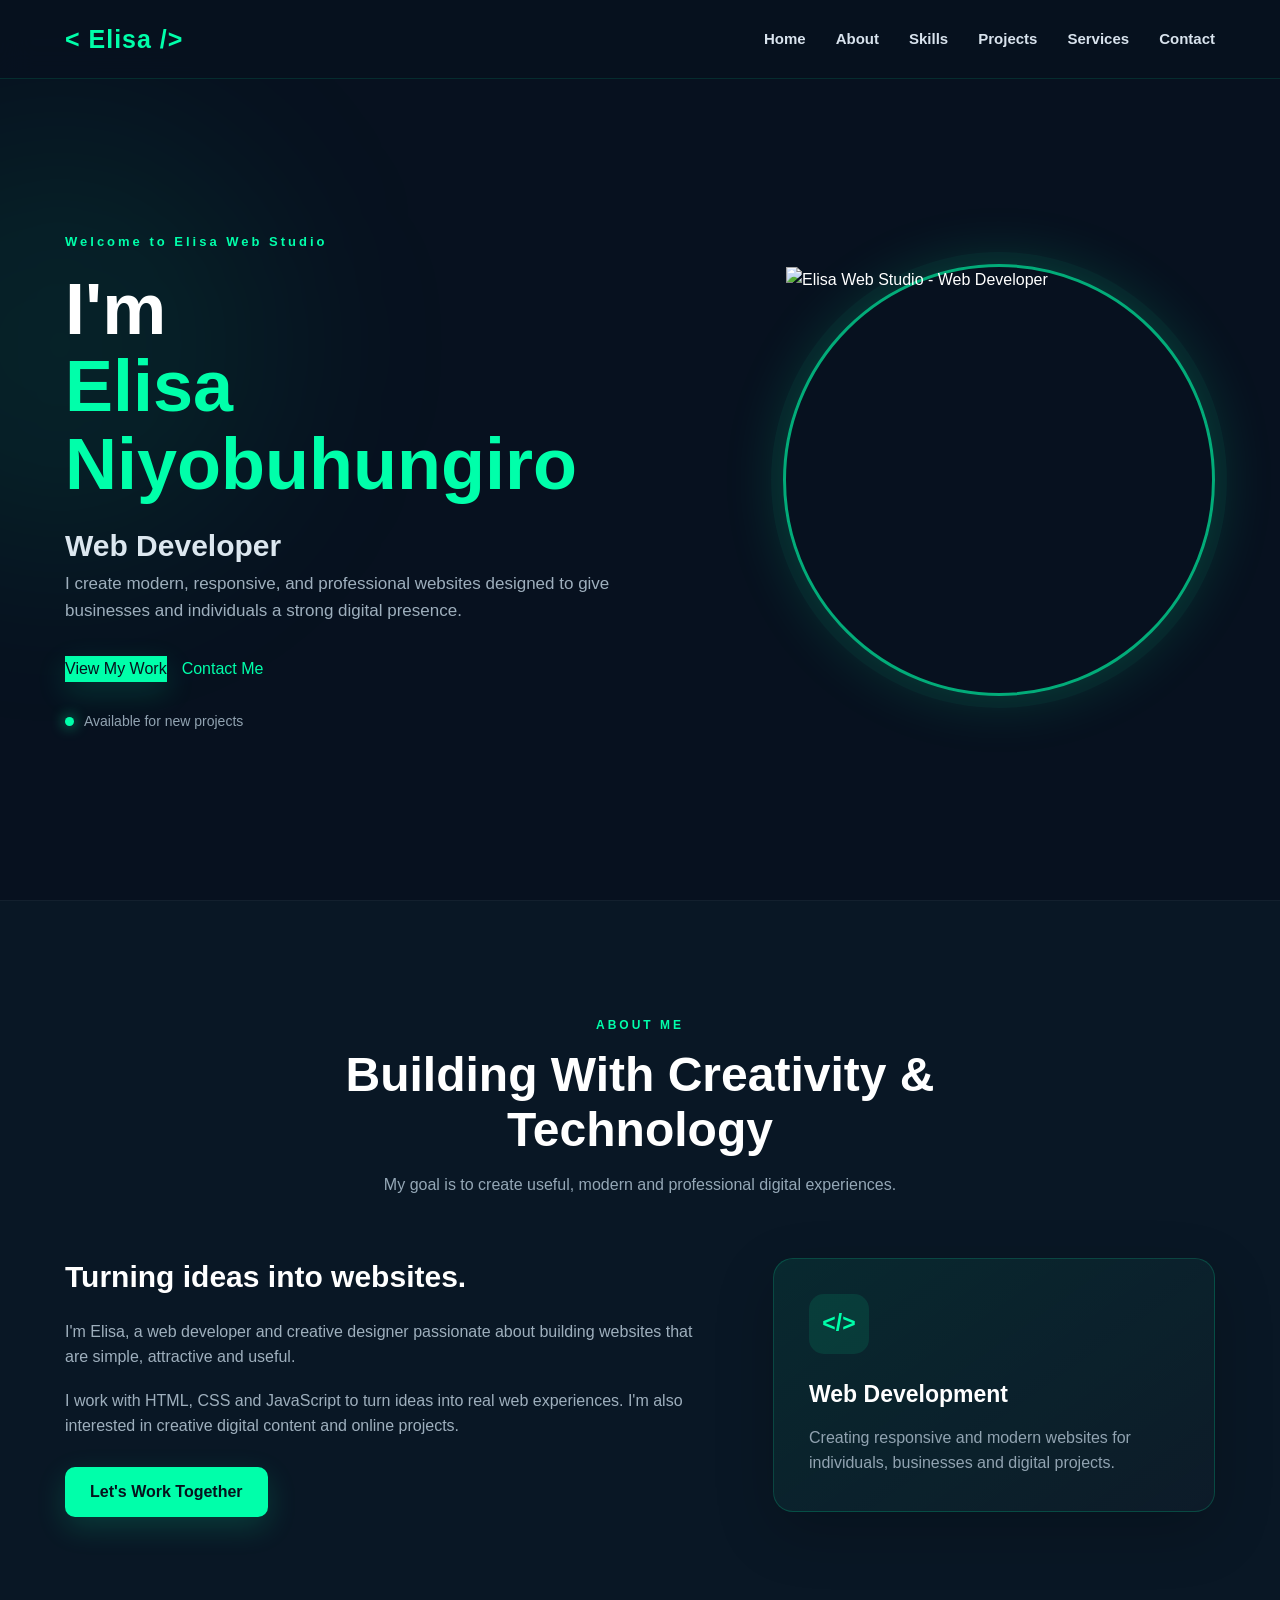
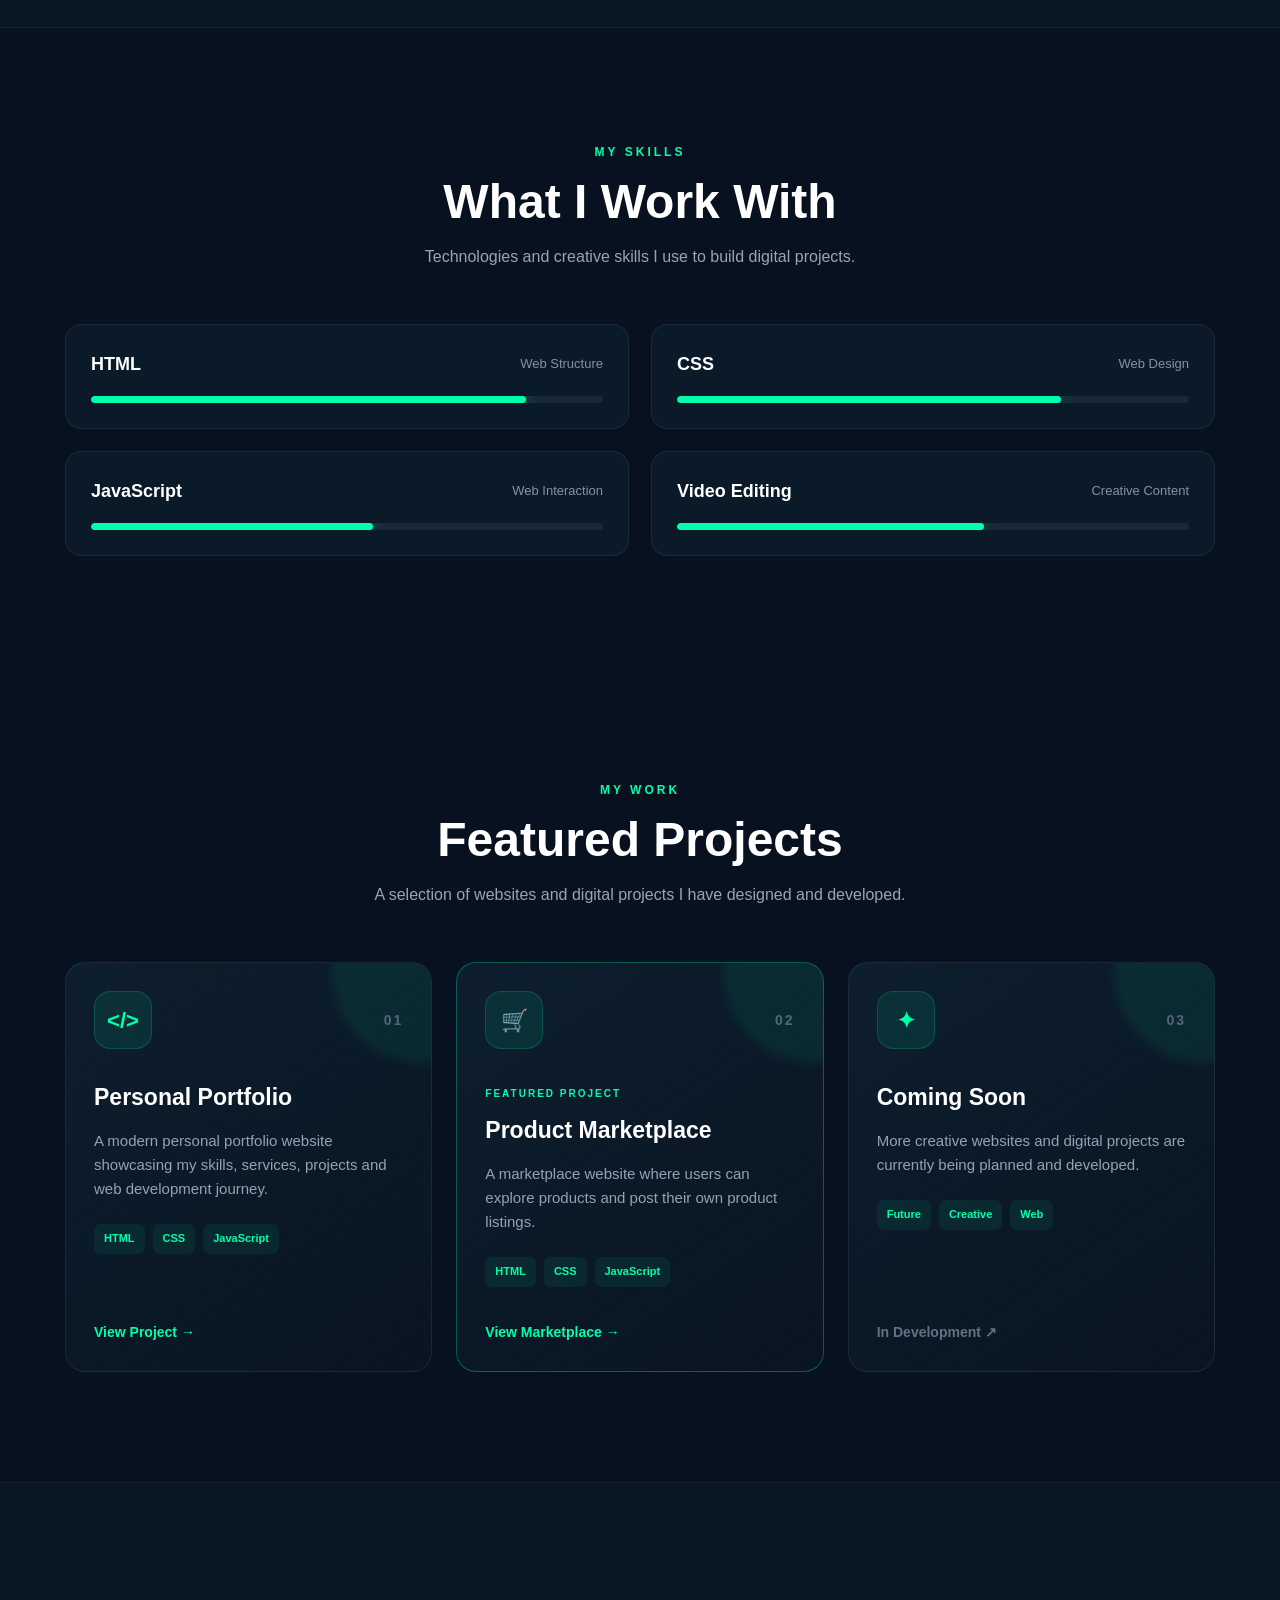
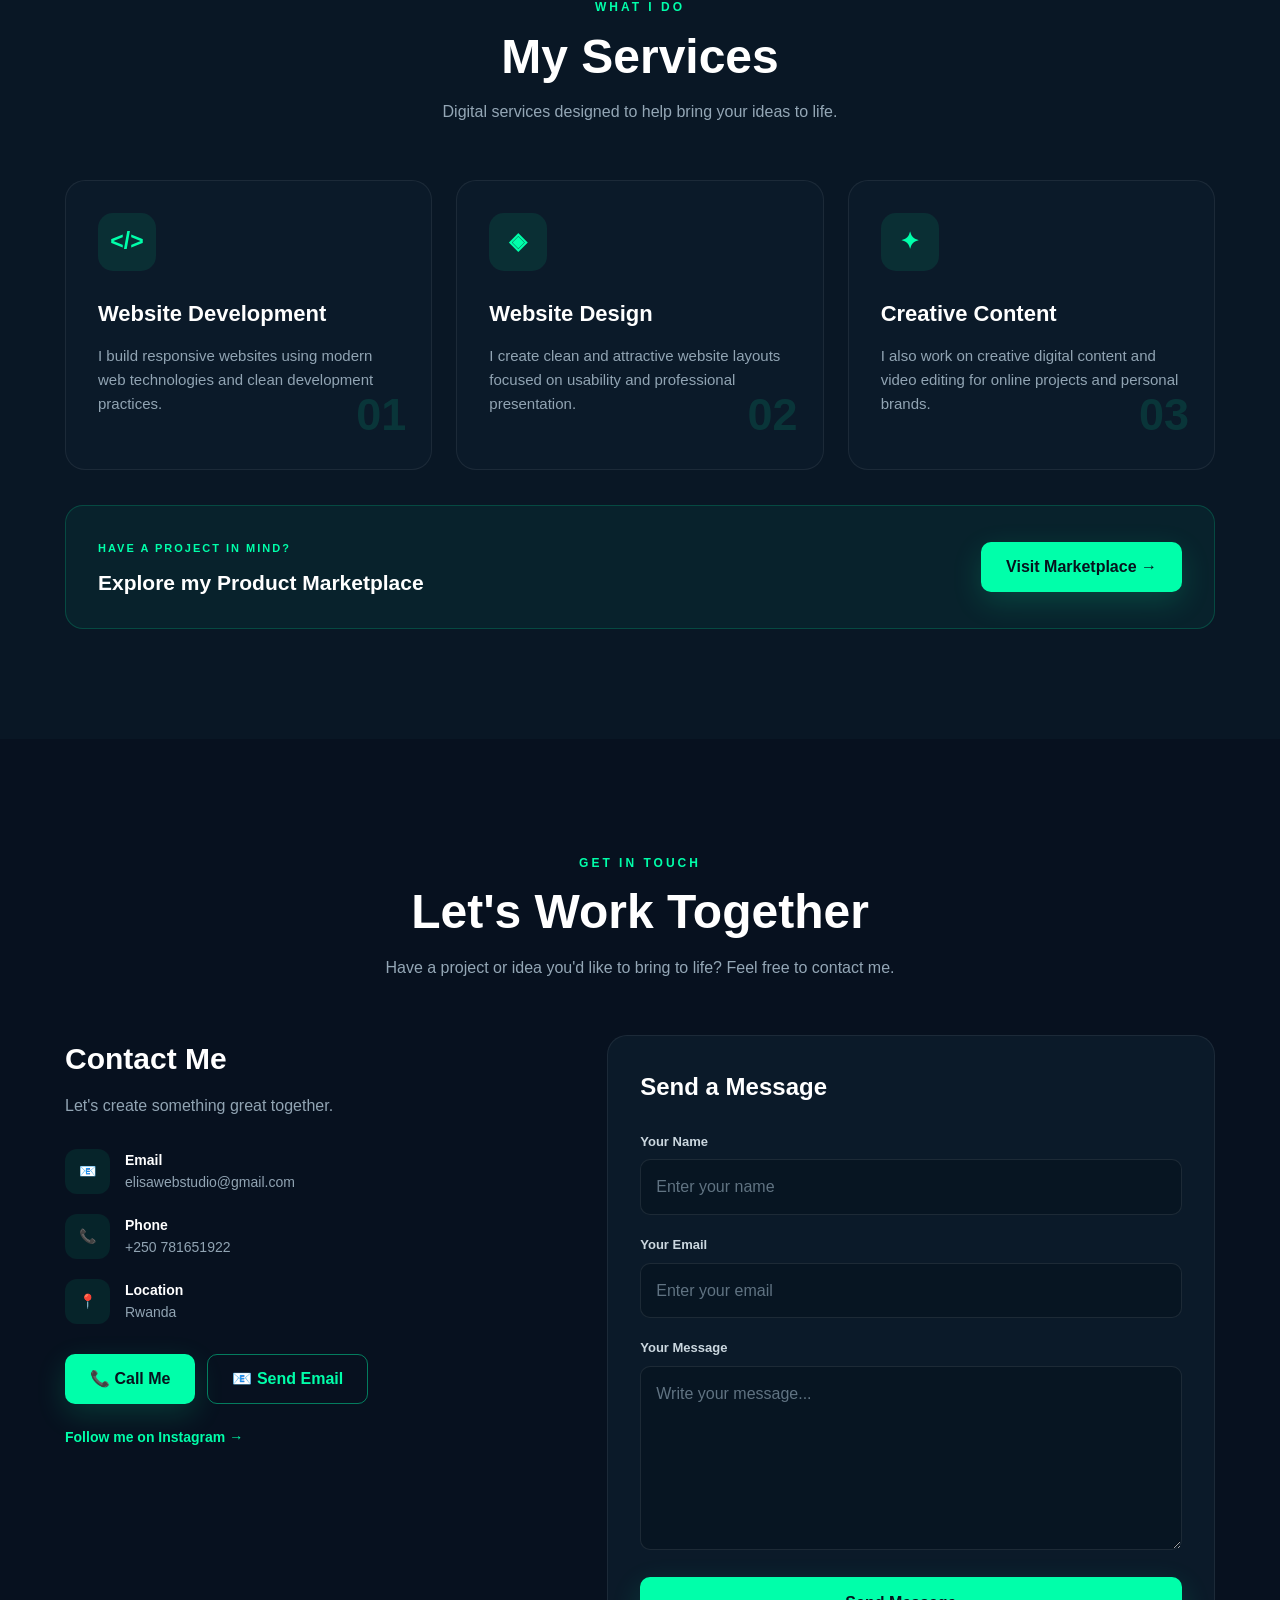
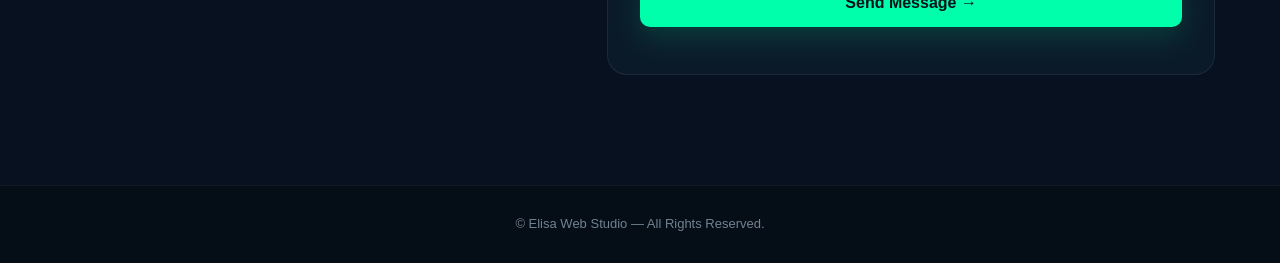
==== commit ca0bcf3b: "Update index.html" ====
--- a/index.html
+++ b/index.html
@@ -10,12 +10,18 @@
         content="width=device-width, initial-scale=1.0"
     >
 
-    <!-- SEO -->
-    <title>Elisa Web Studio | Web Developer & Creative Designer in Rwanda</title>
+    <title>
+        Elisa Web Studio | Web Developer & Creative Designer
+    </title>
 
     <meta
         name="description"
-        content="Elisa Web Studio is a web development and creative design studio in Rwanda. Explore professional websites, website design, logos, posters, business cards and digital projects."
+        content="Elisa Web Studio — modern websites, web development, web design, creative digital experiences, and professional digital services."
+    >
+
+    <meta
+        name="keywords"
+        content="Elisa Web Studio, Elisa Niyobuhungiro, web developer Rwanda, web designer Rwanda, website development, web design, creative developer"
     >
 
     <meta
@@ -28,12 +34,7 @@
         content="index, follow"
     >
 
-    <meta
-        name="keywords"
-        content="Elisa Web Studio, Elisa Web Developer, web developer Rwanda, website design Rwanda, website development Rwanda, creative designer Rwanda, Elisa Niyobuhungiro"
-    >
-
-    <!-- Canonical URL -->
+    <!-- Google Search / Canonical URL -->
     <link
         rel="canonical"
         href="https://elisawebsdudio.github.io/elisa-portfolio/"
@@ -52,7 +53,7 @@
 
     <meta
         property="og:description"
-        content="Explore Elisa Web Studio — professional websites, creative designs, digital projects and web development services in Rwanda."
+        content="Explore Elisa Web Studio — modern websites, web development, web design, creative digital experiences, and professional services."
     >
 
     <meta
@@ -65,14 +66,37 @@
         content="Elisa Web Studio"
     >
 
-    <!-- Website -->
-    <meta
-        name="theme-color"
-        content="#07111f"
+    <meta
+        property="og:image"
+        content="https://i.ibb.co/tw7912Jg/elisa-profile-final-1.jpg"
+    >
+
+    <!-- Twitter / X -->
+    <meta
+        name="twitter:card"
+        content="summary_large_image"
+    >
+
+    <meta
+        name="twitter:title"
+        content="Elisa Web Studio | Web Developer & Creative Designer"
+    >
+
+    <meta
+        name="twitter:description"
+        content="Modern websites, web development, web design, and creative digital experiences by Elisa Web Studio."
+    >
+
+    <meta
+        name="twitter:image"
+        content="https://i.ibb.co/tw7912Jg/elisa-profile-final-1.jpg"
     >
 
     <!-- Main stylesheet -->
-    <link rel="stylesheet" href="style.css">
+    <link
+        rel="stylesheet"
+        href="style.css"
+    >
 
 </head>
 
@@ -125,86 +149,66 @@
 
 
 
-<!-- =========================================
+<!-- =========================
      HERO SECTION
-========================================= -->
-
-<main>
-
+========================= -->
 
 <section id="home" class="hero">
 
     <div class="container hero-container">
 
-
         <div class="hero-content">
 
             <p class="hero-welcome">
-                WELCOME TO MY WEBSITE
+                Welcome to Elisa Web Studio
             </p>
 
-
             <h1>
-                Hi, I'm
-                <span>Elisa Niyobuhungiro</span>
+                I'm <span>Elisa Niyobuhungiro</span>
             </h1>
 
-
-            <h2 class="typing-text">
-                Web Developer
+            <h2>
+                <span class="typing-text">Web Developer</span>
             </h2>
 
-
             <p class="hero-description">
-                I create modern websites, digital experiences,
-                and creative solutions using technology.
+                I create modern, responsive, and professional websites
+                designed to give businesses and individuals a strong
+                digital presence.
             </p>
 
-
             <div class="hero-buttons">
 
-                <a
-                    href="#projects"
-                    class="btn primary-btn"
-                >
+                <a href="#projects" class="primary-btn">
                     View My Work
                 </a>
 
-
-                <a
-                    href="#contact"
-                    class="btn secondary-btn"
-                >
+                <a href="#contact" class="secondary-btn">
                     Contact Me
                 </a>
 
             </div>
 
-
             <div class="hero-status">
-
                 <span class="status-dot"></span>
-
                 Available for new projects
-
             </div>
 
         </div>
 
 
-
-        <div class="hero-image-wrapper">
-
-            <div class="hero-image-glow"></div>
-
-            <img
-                src="https://i.ibb.co/tw7912Jg/elisa-profile-final-1.jpg"
-                alt="Elisa Web Studio"
-                class="hero-image"
-            >
-
-        </div>
-
+        <div class="hero-image">
+
+            <div class="image-circle">
+
+                <img
+                    src="https://i.ibb.co/tw7912Jg/elisa-profile-final-1.jpg"
+                    alt="Elisa Web Studio - Web Developer"
+                >
+
+            </div>
+
+        </div>
 
     </div>
 
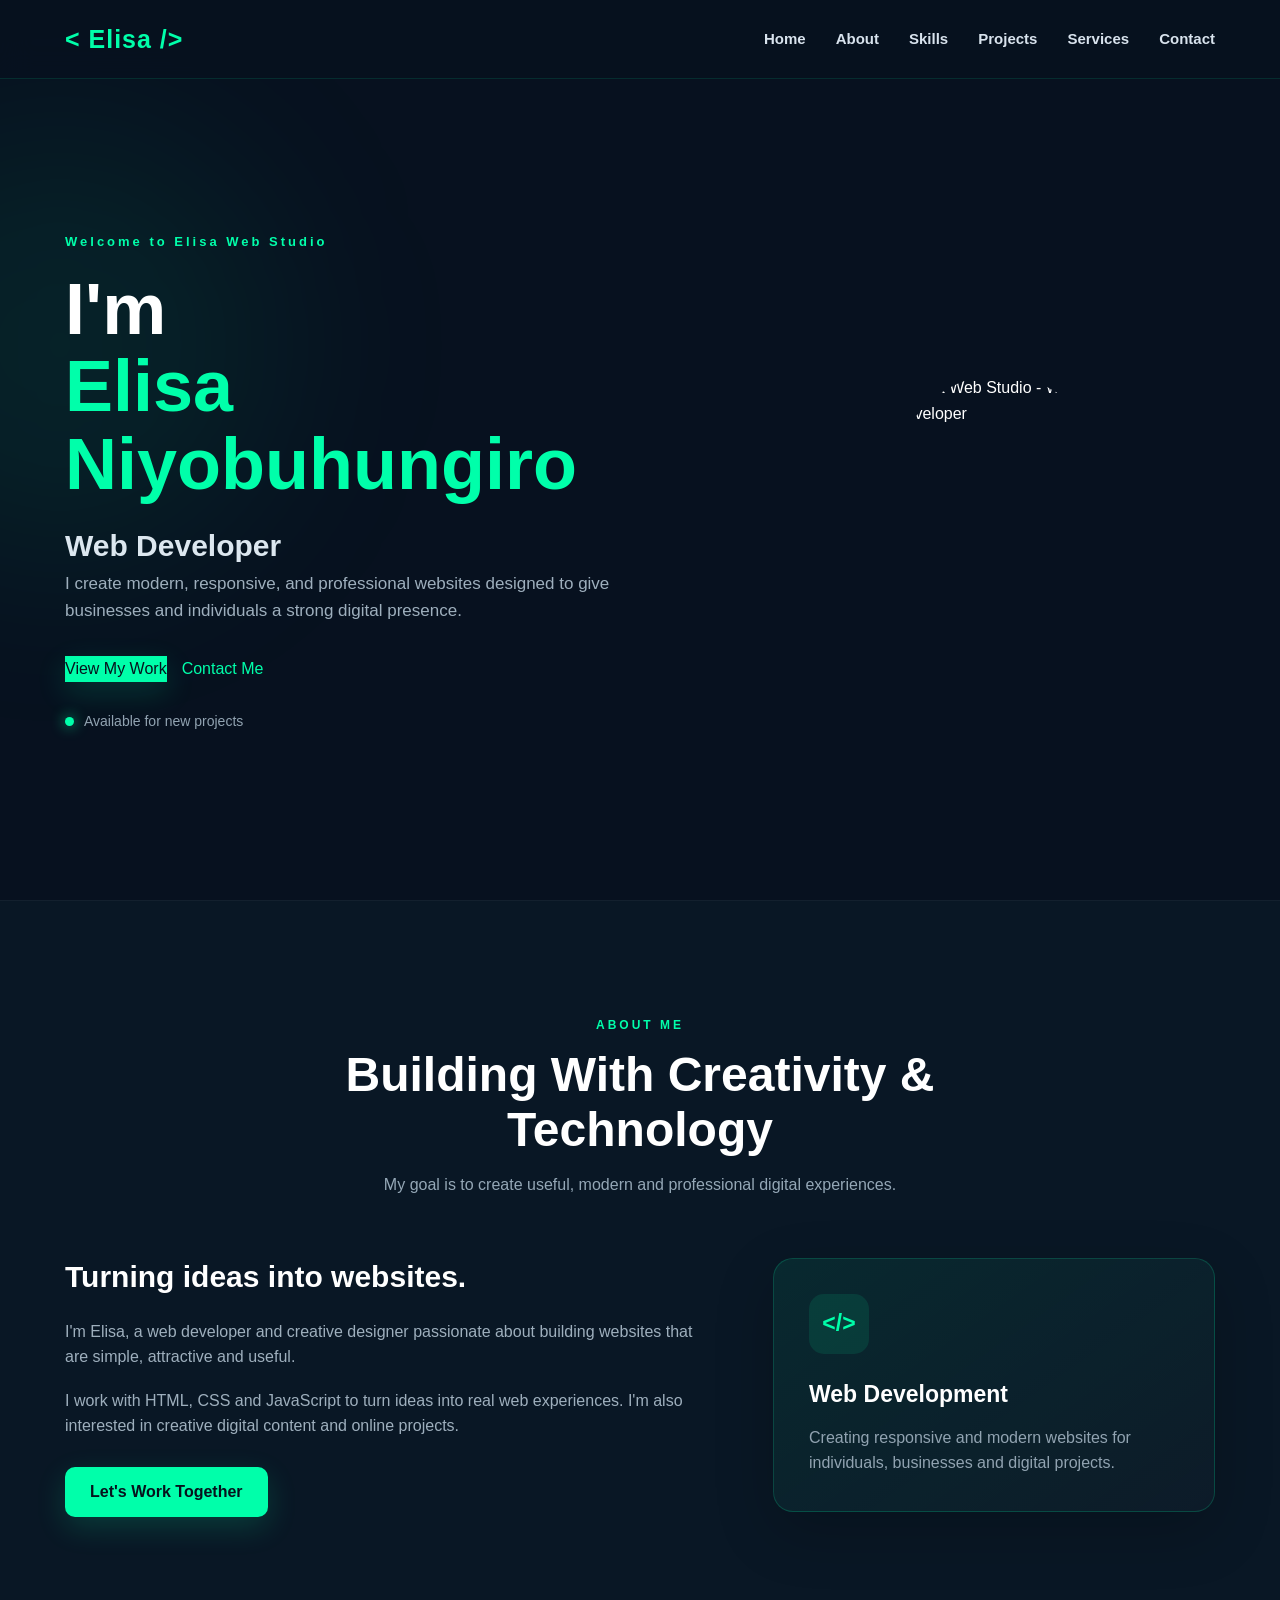
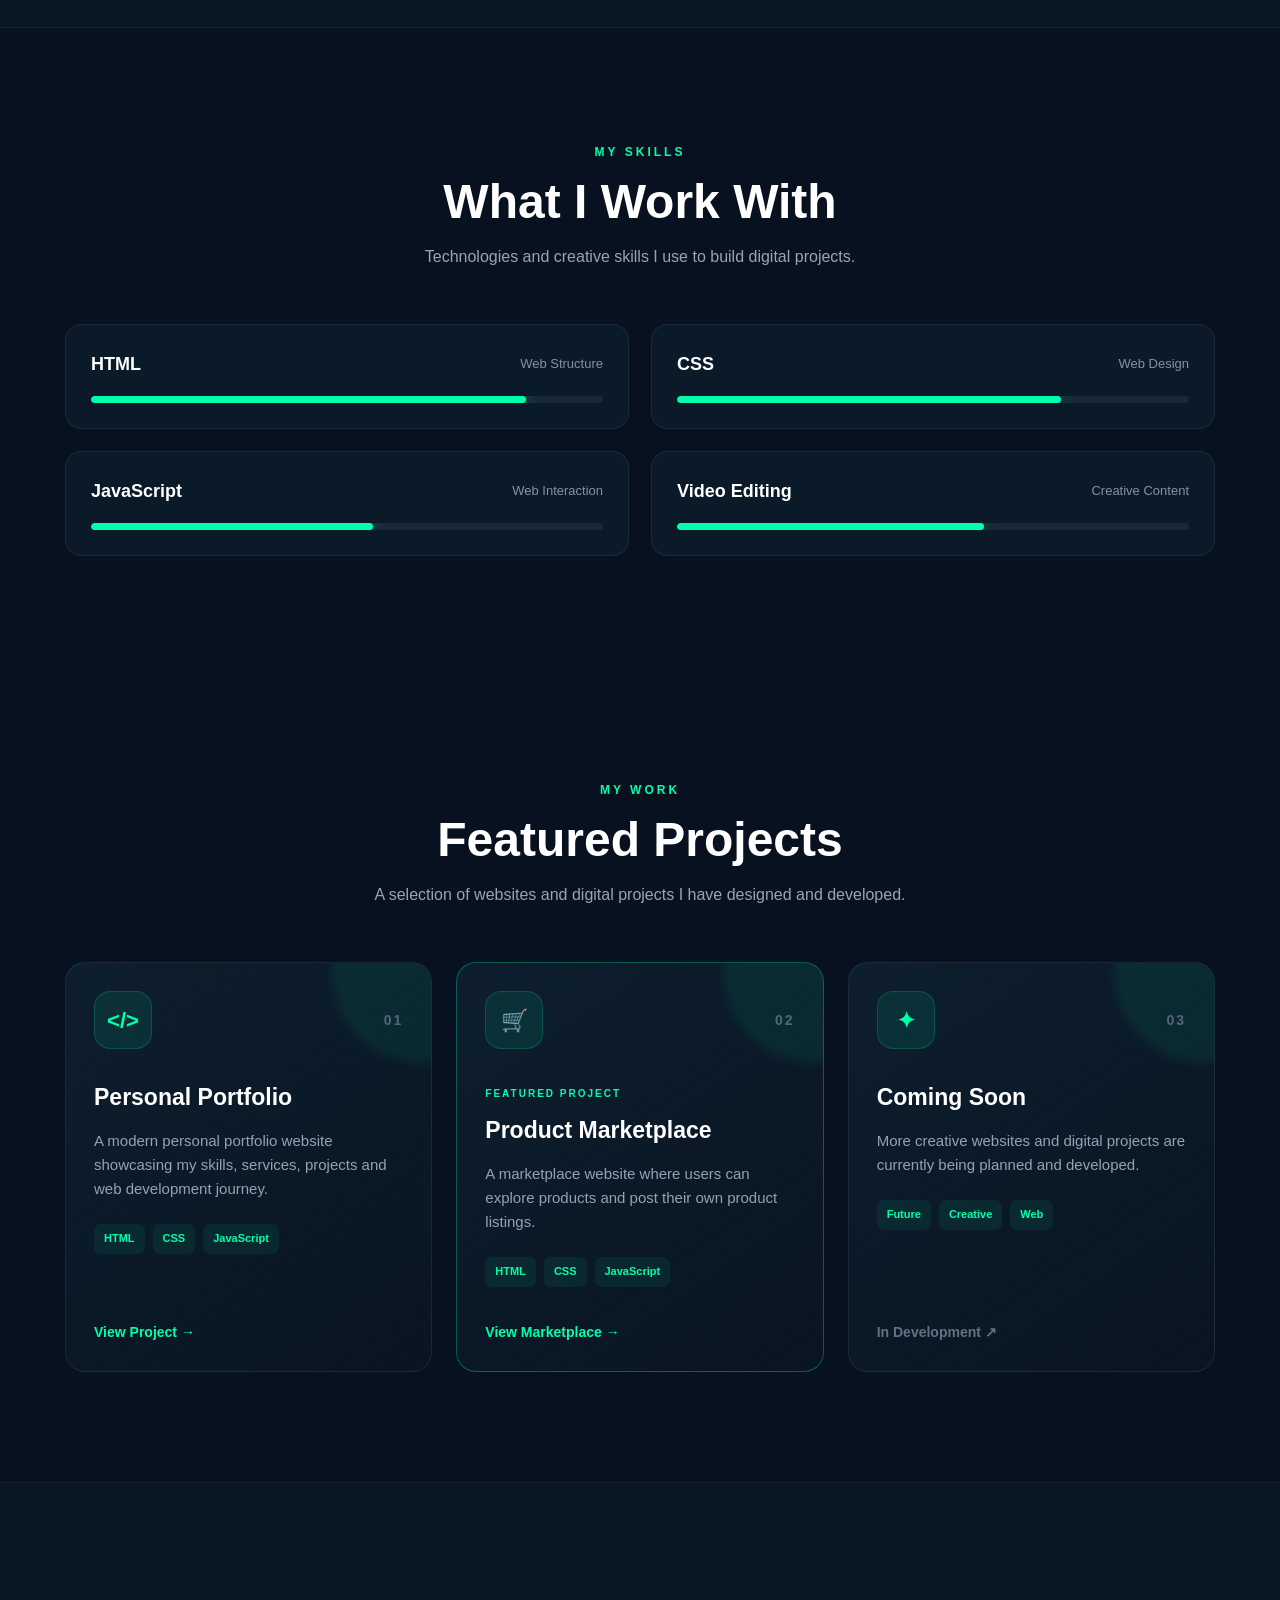
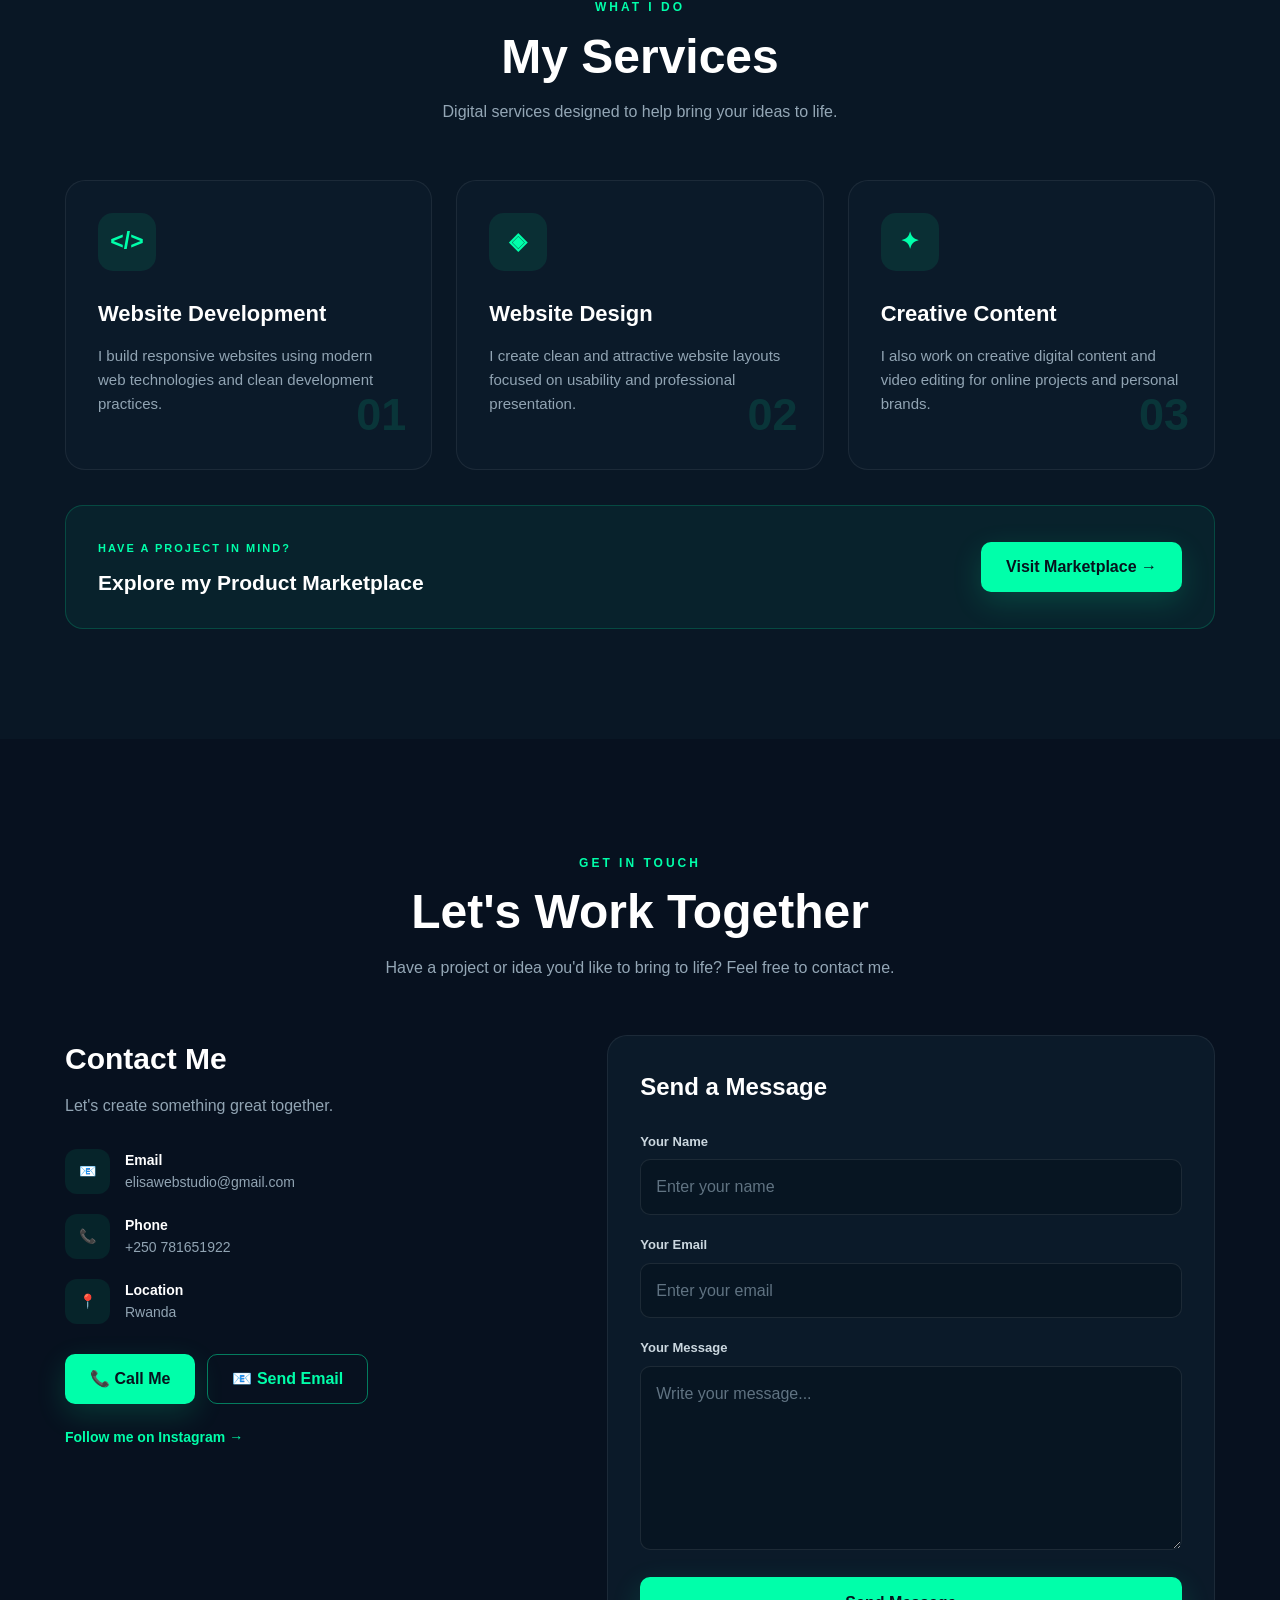
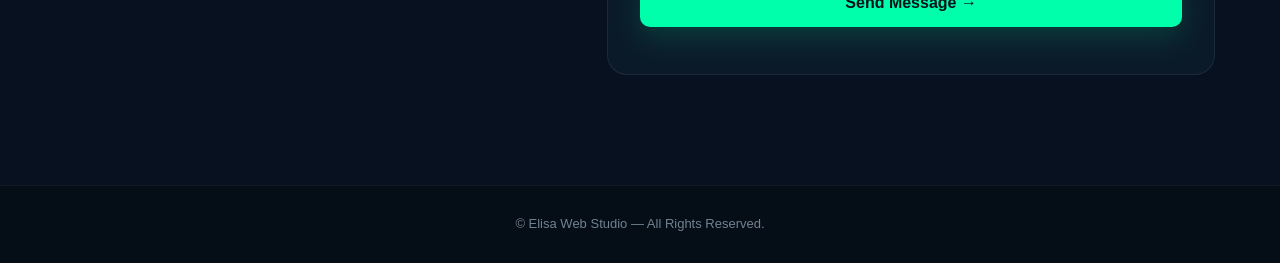
==== commit 8dc15192: "Rename hero-image to hero-image-wrapper" ====
--- a/index.html
+++ b/index.html
@@ -197,7 +197,7 @@
         </div>
 
 
-        <div class="hero-image">
+        <div class="hero-image-wrapper">
 
             <div class="image-circle">
 
--- a/style.css
+++ b/style.css
@@ -314,38 +314,26 @@
 
 
 /* =========================================
-   HERO IMAGE
-========================================= */
-
-.hero-image-wrapper {
+   HERO PROFILE IMAGE
+========================================= */
+
+.image-circle {
+    width: 210px;
+    height: 210px;
+    border-radius: 50%;
+    overflow: hidden;
+    margin: 0 auto;
     position: relative;
+    flex-shrink: 0;
+}
+
+.image-circle img {
     width: 100%;
-    max-width: 390px;
-    margin: 0 auto;
-}
-
-
-.hero-image-glow {
-    position: absolute;
-    inset: 10%;
-    background: #00ffaa;
-    opacity: 0.14;
-    filter: blur(60px);
-    border-radius: 50%;
-}
-
-
-.hero-image {
-    position: relative;
-    width: 100%;
-    aspect-ratio: 1 / 1;
+    height: 100%;
+    display: block;
     object-fit: cover;
     object-position: center;
     border-radius: 50%;
-    border: 3px solid rgba(0, 255, 170, 0.65);
-    box-shadow:
-        0 0 0 12px rgba(0, 255, 170, 0.04),
-        0 0 60px rgba(0, 255, 170, 0.18);
 }
 
 
